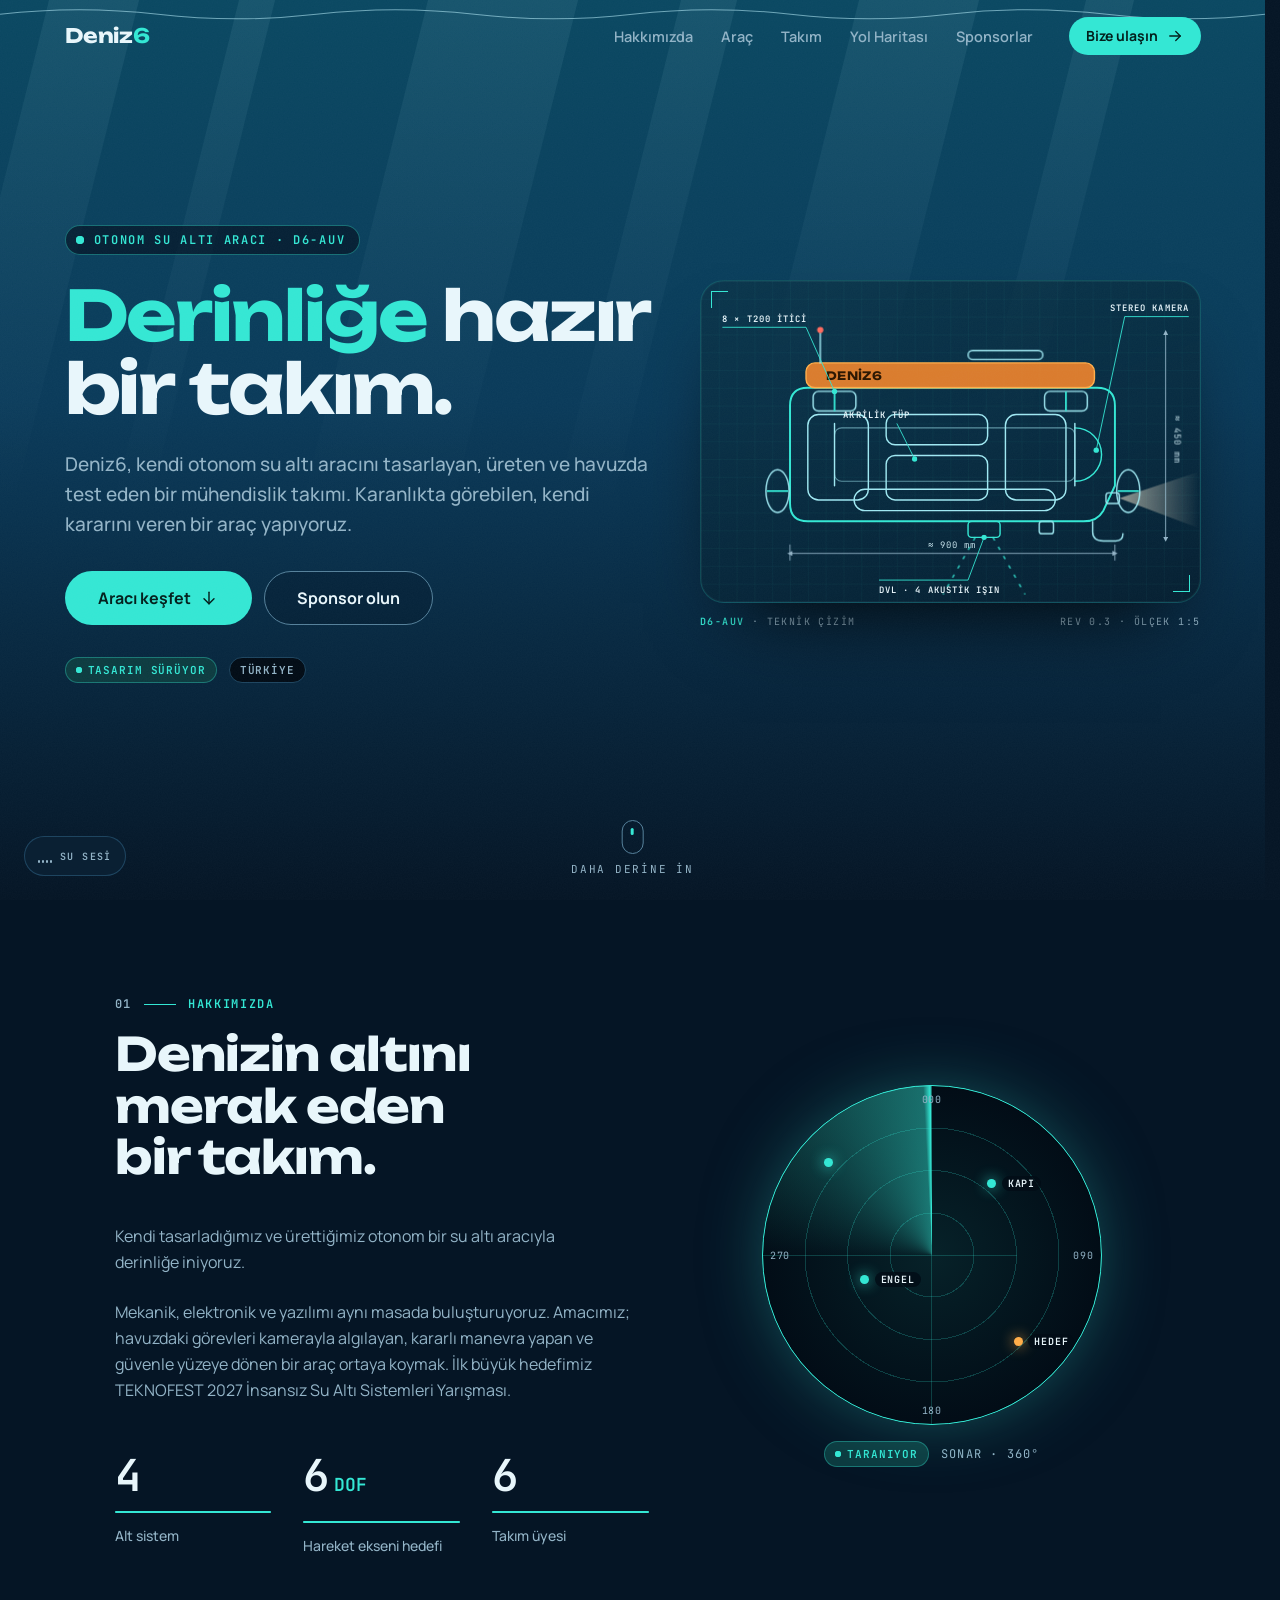
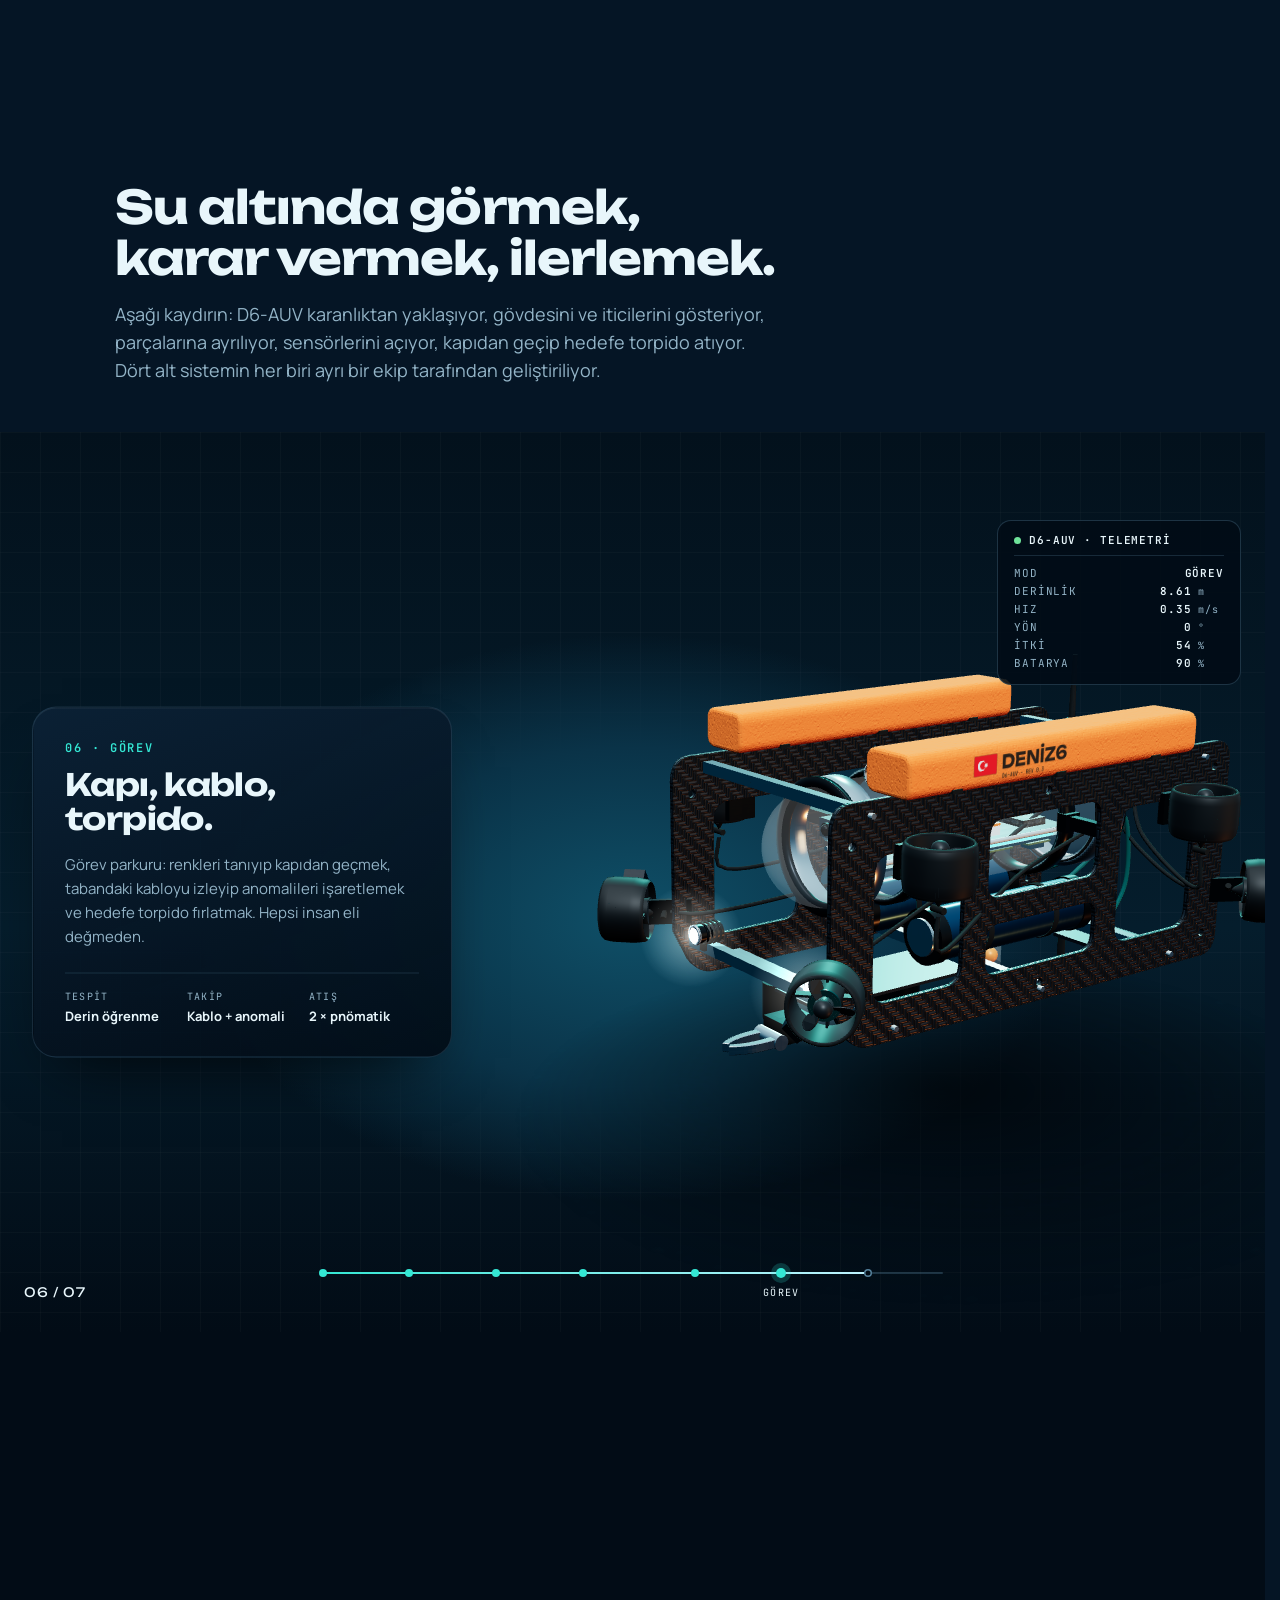
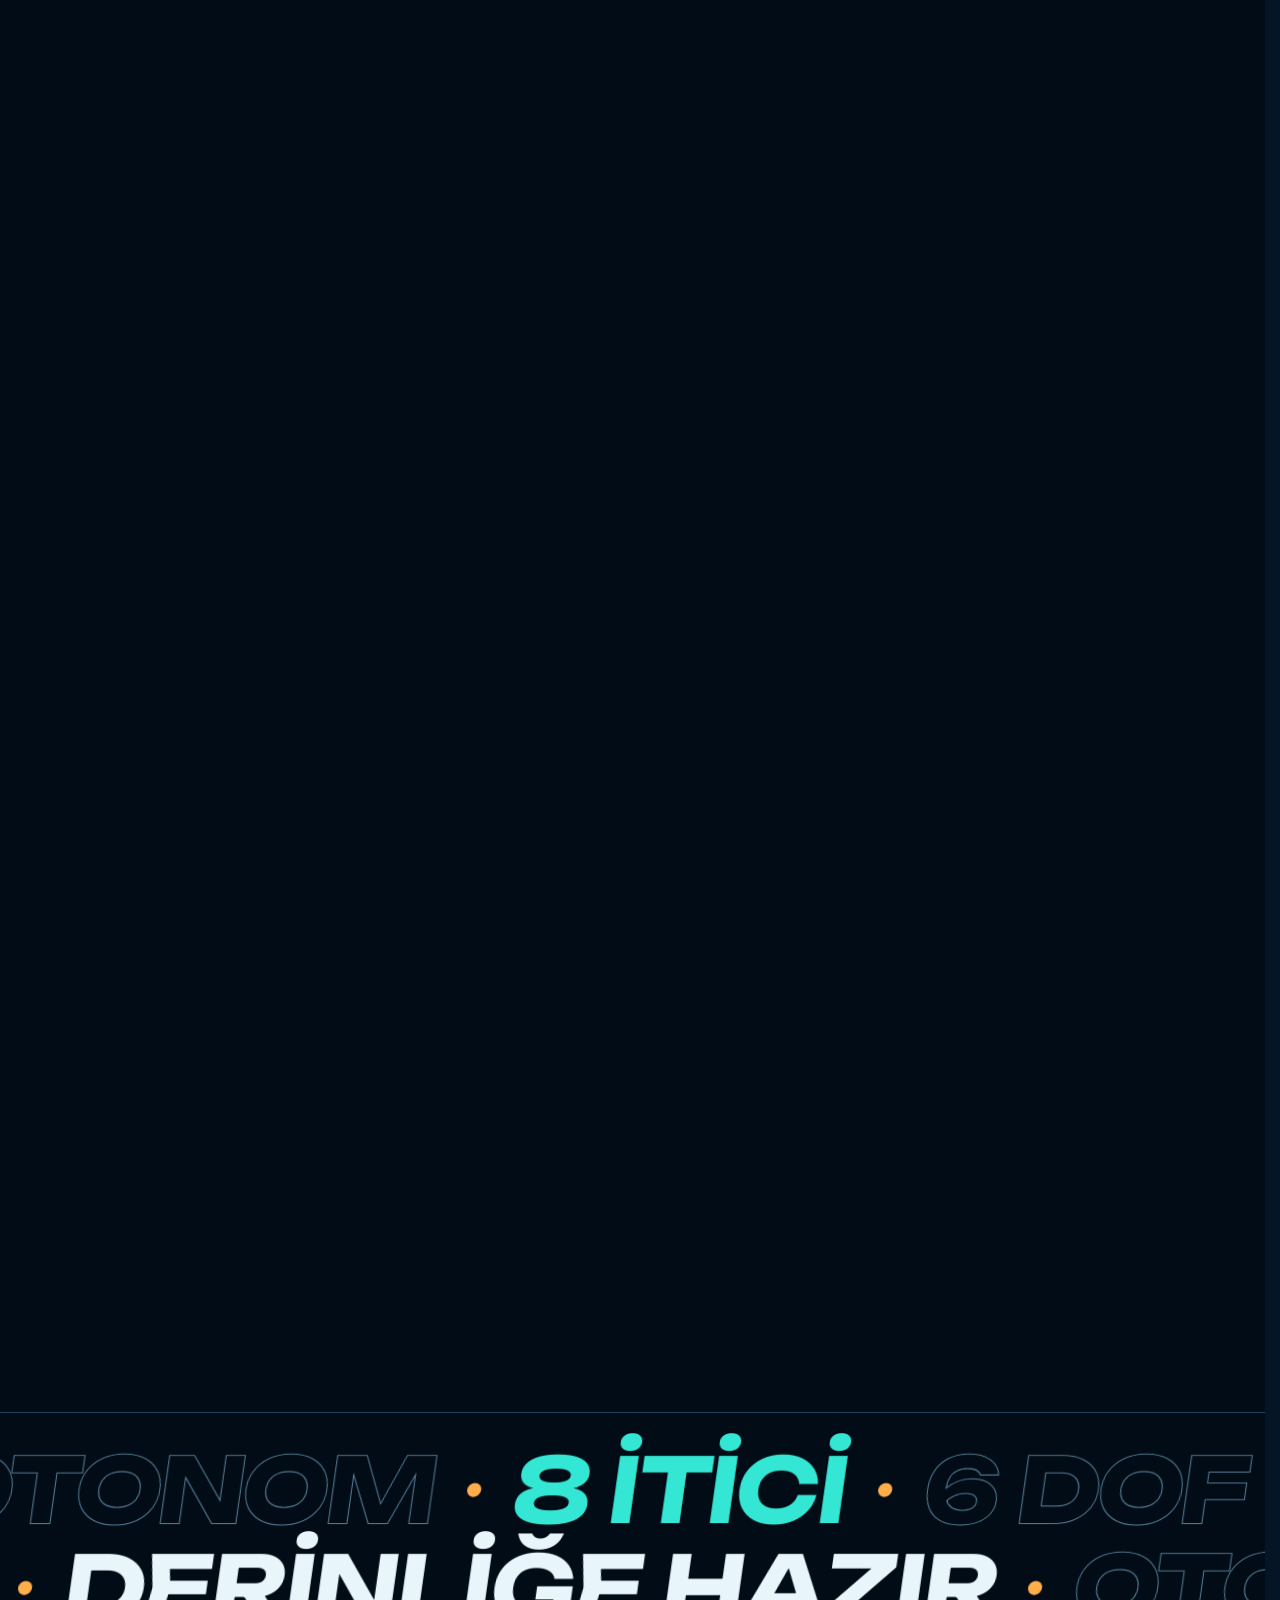
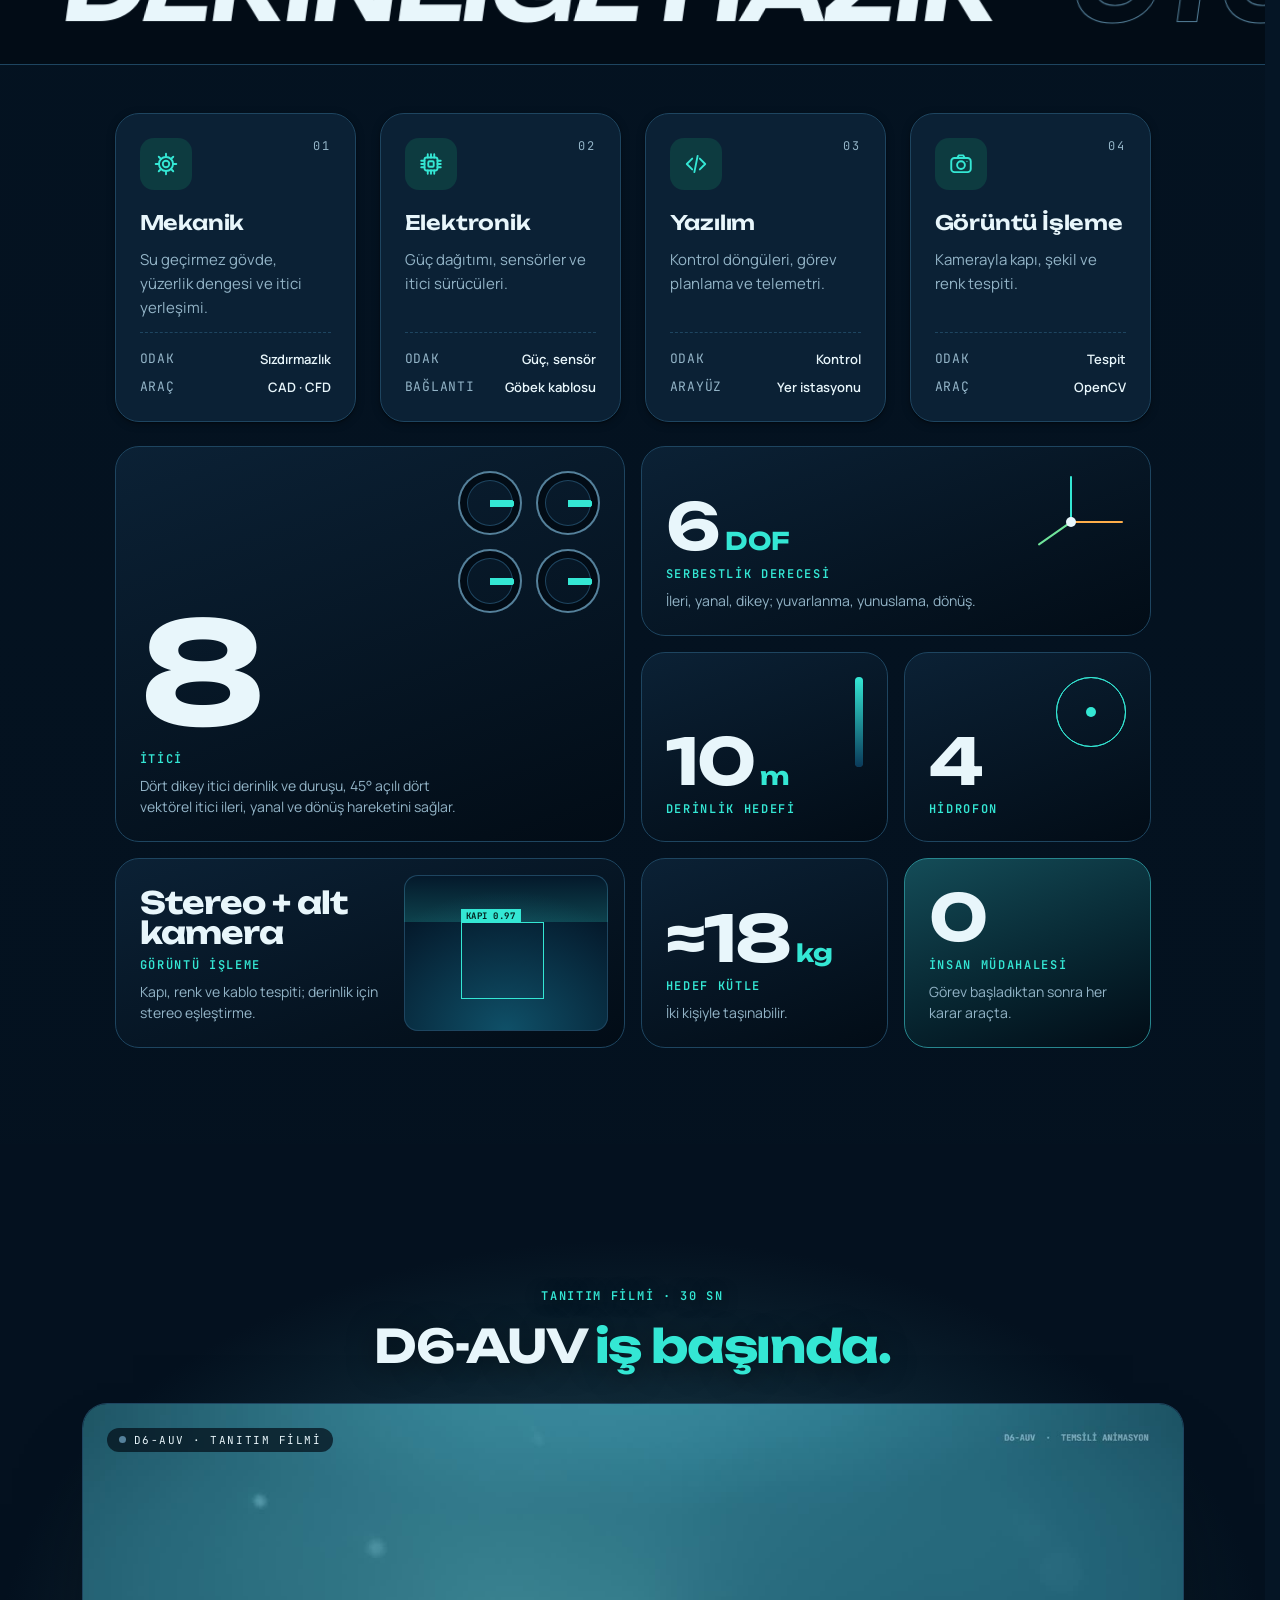
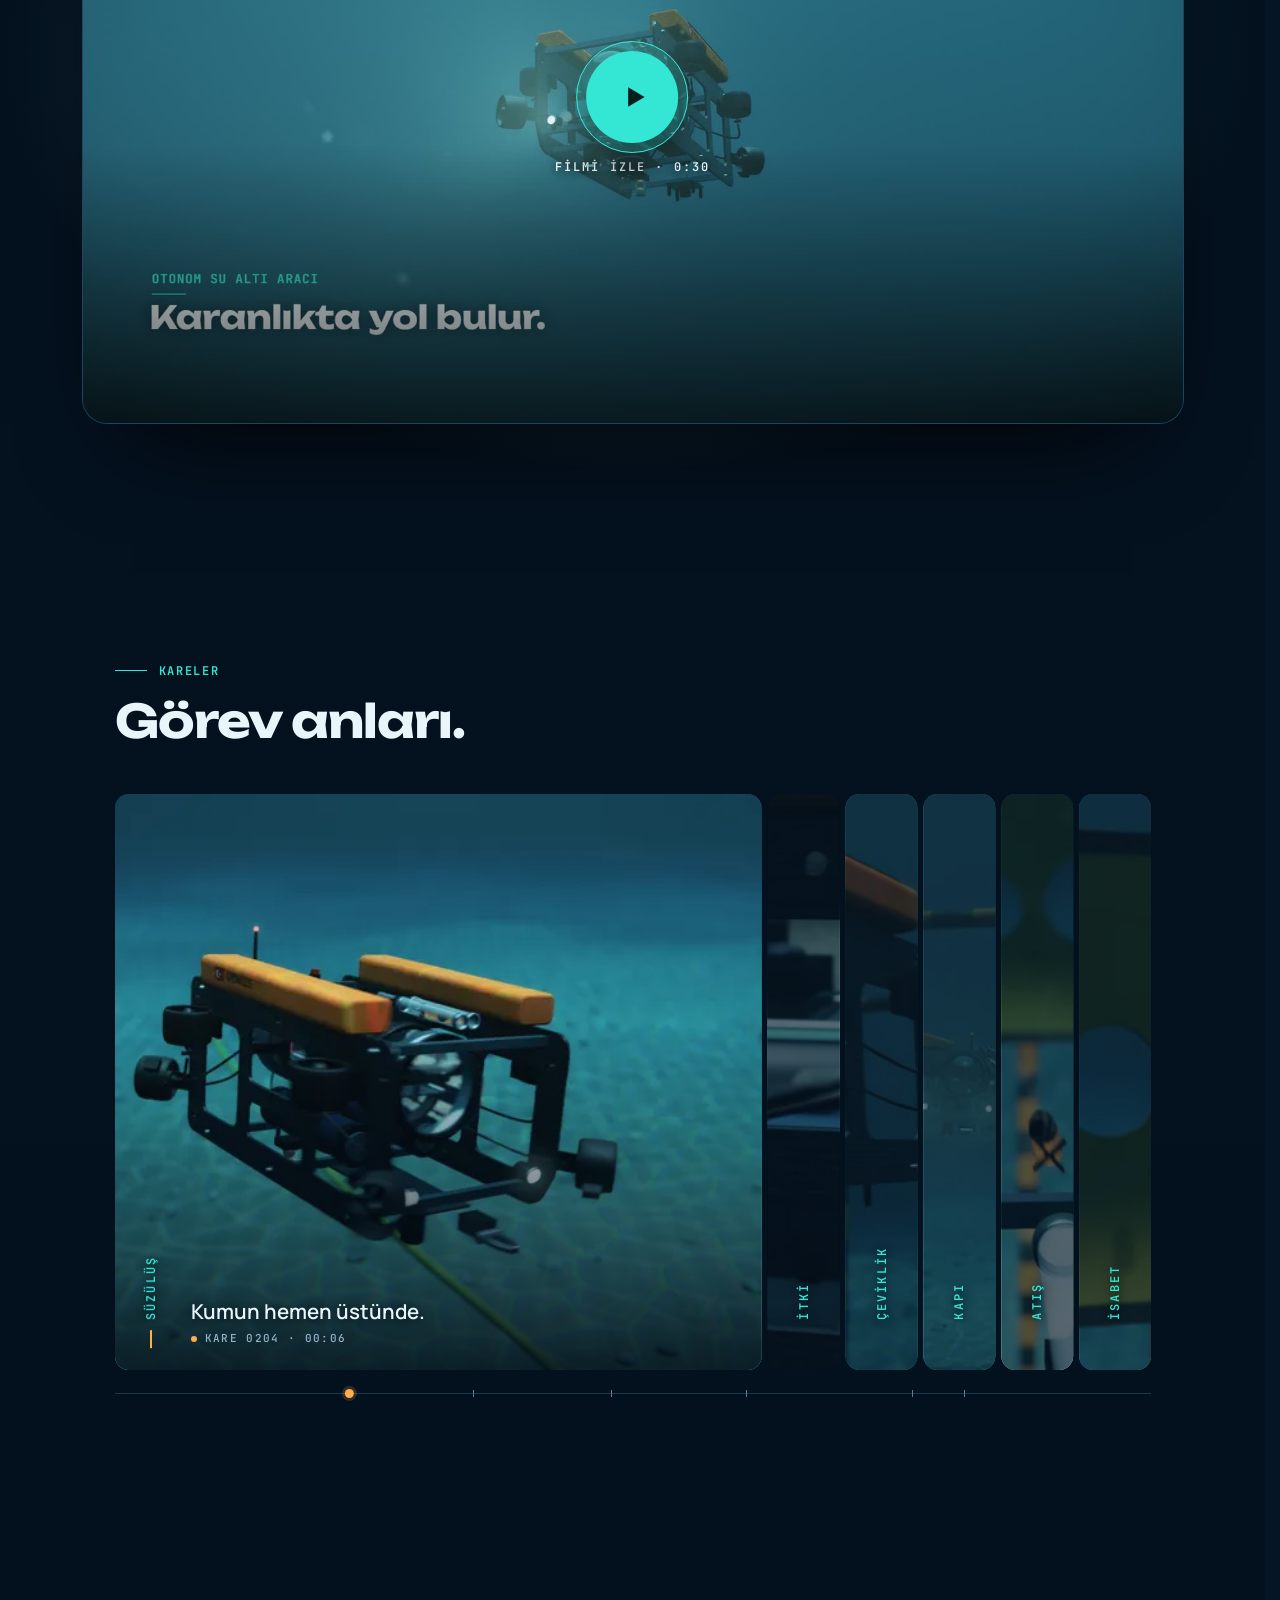
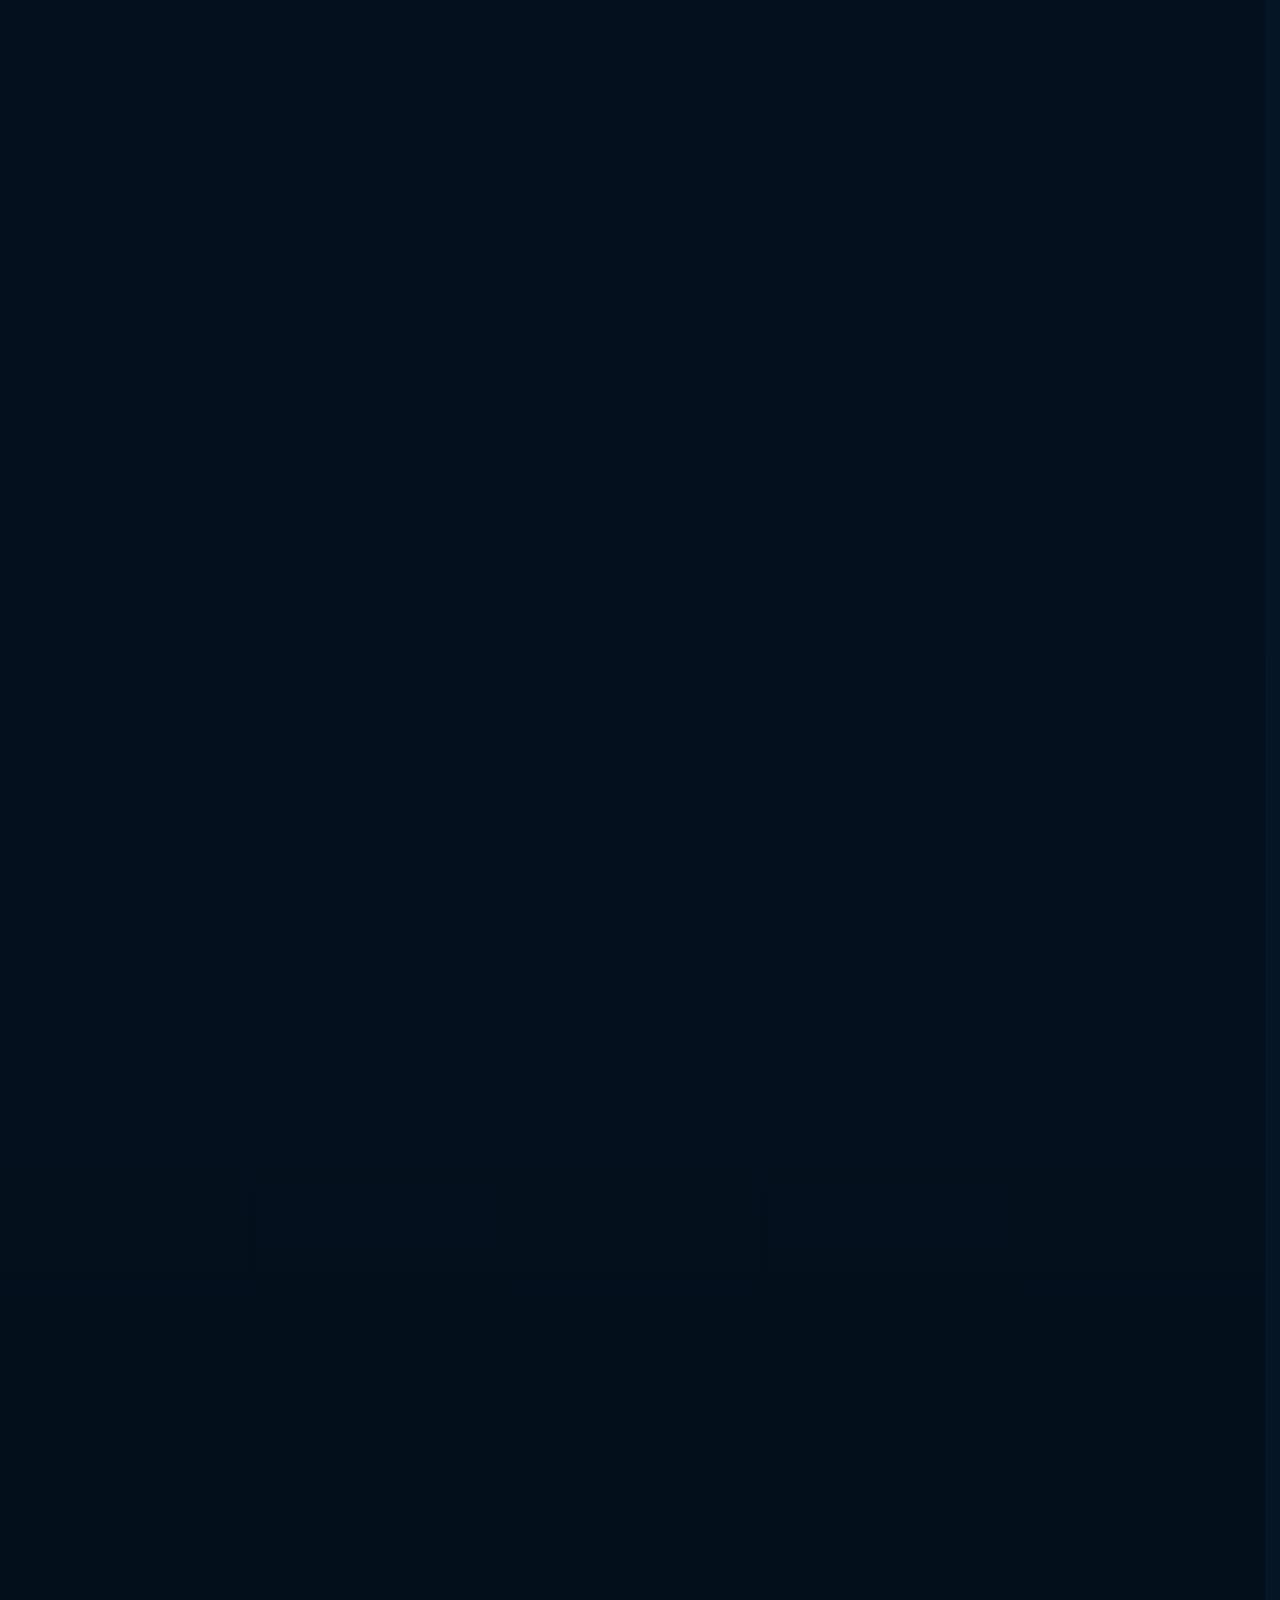
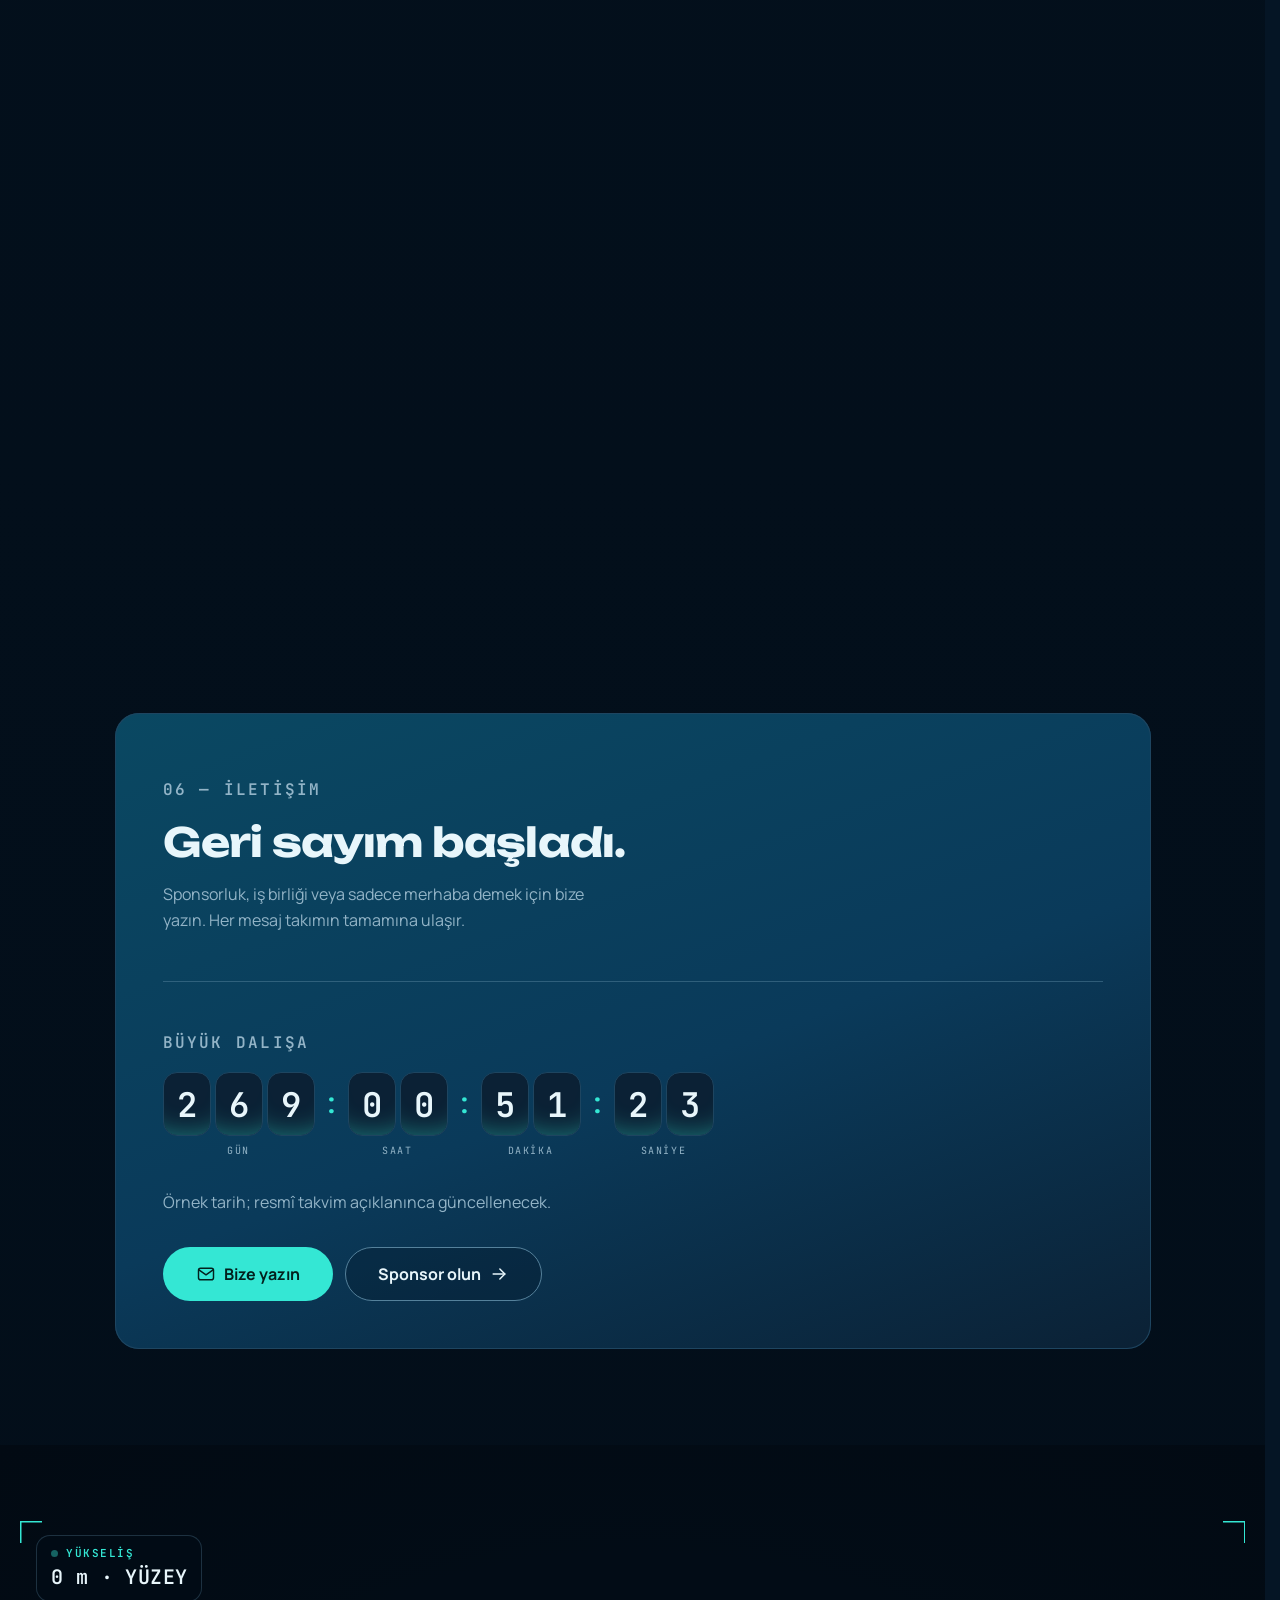
==== index.html @ 487fb1e8 "ilk yükleme" ====
<!doctype html>
<html lang="tr" data-theme="derin">
<head>
<meta charset="utf-8">
<meta name="viewport" content="width=device-width, initial-scale=1">
<title>Deniz6 — Otonom Su Altı Aracı Takımı</title>
<meta name="description" content="Deniz6, kendi otonom su altı aracı D6-AUV'yi tasarlayan, üreten ve havuzda test eden bir öğrenci mühendislik takımı.">
<meta name="theme-color" content="#051525">
<meta property="og:type" content="website">
<meta property="og:locale" content="tr_TR">
<meta property="og:title" content="Deniz6 — Derinliğe hazır bir takım.">
<meta property="og:description" content="Kendi otonom su altı aracını tasarlayan, üreten ve test eden mühendislik takımı.">
<link rel="icon" href="img/favicon.svg" type="image/svg+xml">
<link rel="preconnect" href="https://fonts.googleapis.com">
<link rel="preconnect" href="https://fonts.gstatic.com" crossorigin>
<link rel="stylesheet" href="css/tokens.css">
<link rel="stylesheet" href="css/bundle.css">
<link rel="stylesheet" href="css/site.css">
<link rel="stylesheet" href="css/auv.css">
<link rel="stylesheet" href="css/sections.css">
<link rel="stylesheet" href="css/cine/core.css">
<link rel="stylesheet" href="css/cine/window.css">
<link rel="stylesheet" href="css/cine/kareler.css">
<link rel="stylesheet" href="css/cine/ascent.css">
</head>
<body>
<div id="root"></div>
<noscript>
  <div class="noscript">
    <h1>Deniz6</h1>
    <p>Kendi otonom su altı aracını tasarlayan, üreten ve test eden mühendislik takımı. Sitenin hareketli içeriği için JavaScript'i açın.</p>
    <p><a href="mailto:iletisim@ornek.com">iletisim@ornek.com</a></p>
  </div>
</noscript>
<script src="js/lib/react.production.min.js"></script>
<script src="js/lib/react-dom.production.min.js"></script>
<script src="js/lib/three.min.js"></script>
<script src="js/bundle.js"></script>
<script src="js/auv/auv-model.js"></script>
<script src="js/auv/auv-scene.js"></script>
<script src="js/content.js"></script>
<script src="js/film-player.js"></script>
<script src="js/cine/core.js"></script>
<script src="js/cine/window.js"></script>
<script src="js/cine/kareler.js"></script>
<script src="js/cine/ascent.js"></script>
<script src="js/site.js"></script>
<script src="js/fx.js"></script>
</body>
</html>
---- css/tokens.css ----
/* Deniz6 tasarım token'ları — tokens.json'dan üretildi. */

:root, [data-theme="derin"] {
  color-scheme: dark;
  --surface: #051525;
  --surface-raised: #0b2135;
  --surface-sunken: #020c16;
  --line: #1e4560;
  --line-strong: #55819b;
  --ink: #e8f6fb;
  --ink-muted: #93b4c7;
  --biolume: #34e7d4;
  --biolume-soft: #0d3b40;
  --on-biolume: #03201d;
  --signal: #ffae4a;
  --signal-soft: #3a2509;
  --on-signal: #2a1600;
  --success: #6fe39a;
  --success-soft: #0d3320;
  --danger: #ff8a80;
  --danger-soft: #3d1414;
  --sea-shallow: #0a4862;
  --sea-mid: #0a3a5a;
  --caustic: #bdf3ff;
  --link: var(--biolume);
  --shadow-sm: 0 1px 2px #00000066, 0 2px 8px #0000004d;
  --shadow-lg: 0 24px 48px -16px #000000b3;
  --glow-biolume: 0 0 0 1px #34e7d466, 0 8px 32px -4px #34e7d466;
  --focus-ring: 0 0 0 2px #051525, 0 0 0 4px #34e7d4;
}

[data-theme="yuzey"] {
  color-scheme: light;
  --surface: #f3f8fa;
  --surface-raised: #ffffff;
  --surface-sunken: #e2edf2;
  --line: #c6dbe5;
  --line-strong: #647f8e;
  --ink: #072033;
  --ink-muted: #3f5867;
  --biolume: #006a60;
  --biolume-soft: #d3f3ee;
  --on-biolume: #ffffff;
  --signal: #a14700;
  --signal-soft: #ffe8cf;
  --on-signal: #ffffff;
  --success: #1d7540;
  --success-soft: #dcf3e4;
  --danger: #b3261e;
  --danger-soft: #fde3e1;
  --sea-shallow: #b4e1ee;
  --sea-mid: #dcf0f6;
  --caustic: #ffffff;
  --link: var(--biolume);
  --shadow-sm: 0 1px 2px #07203314, 0 2px 8px #0720331a;
  --shadow-lg: 0 24px 48px -16px #07203340;
  --glow-biolume: 0 0 0 1px #006a604d, 0 8px 24px -6px #006a6066;
  --focus-ring: 0 0 0 2px #f3f8fa, 0 0 0 4px #006a60;
}

:root {
  --space-1: 4px;
  --space-2: 8px;
  --space-3: 12px;
  --space-4: 16px;
  --space-6: 24px;
  --space-8: 32px;
  --space-12: 48px;
  --space-16: 64px;
  --space-24: 96px;
  --radius-sm: 8px;
  --radius-md: 14px;
  --radius-lg: 24px;
  --radius-full: 9999px;
  --blur-glass: 14px;
  --font-display: Unbounded, "Arial Black", system-ui, sans-serif;
  --font-body: Manrope, "Segoe UI", system-ui, sans-serif;
  --font-mono: "JetBrains Mono", ui-monospace, Consolas, monospace;
}
---- css/bundle.css ----
@import url('https://fonts.googleapis.com/css2?family=JetBrains+Mono:wght@400;500;600&family=Manrope:wght@400;500;600;700&family=Unbounded:wght@500;600;700&display=swap');

/* Deniz6 — component styles. Colors, type families, spacing, radii and shadows come from tokens.css. */
:root {
  --dz-ease: cubic-bezier(.22, .61, .36, 1);
  --dz-ease-out: cubic-bezier(.16, 1, .3, 1);
  --dz-ease-tide: cubic-bezier(.45, 0, .55, 1);
  --dz-fast: 160ms;
  --dz-base: 320ms;
  --dz-slow: 700ms;
}
body { margin: 0; background: var(--surface); color: var(--ink); font-family: var(--font-body); -webkit-font-smoothing: antialiased; }
.dz-pad { padding: var(--space-6); }
.dz-row { display: flex; flex-wrap: wrap; gap: var(--space-3); align-items: center; }
.dz-sr { position: absolute; width: 1px; height: 1px; overflow: hidden; clip: rect(0 0 0 0); white-space: nowrap; }
.dz-icon { flex: none; display: block; }

/* shared keyframes */
@keyframes dz-spin { to { transform: rotate(360deg); } }
@keyframes dz-flow { to { transform: translateX(-50%); } }
@keyframes dz-fade-up { from { opacity: 0; transform: translateY(16px); } to { opacity: 1; transform: none; } }
@keyframes dz-fade-in { from { opacity: 0; } to { opacity: 1; } }
@keyframes dz-pulse { from { transform: scale(1); opacity: .7; } to { transform: scale(3.2); opacity: 0; } }
@keyframes dz-ring-out { from { transform: scale(1); opacity: .8; } to { transform: scale(1.55); opacity: 0; } }
@keyframes dz-blink { 50% { opacity: .2; } }

/* ---------- Wordmark ---------- */
.dz-wordmark { display: inline-flex; align-items: baseline; font-family: var(--font-display); font-weight: 700; font-size: 20px; line-height: 1; letter-spacing: -.02em; color: var(--ink); text-decoration: none; border-radius: var(--radius-sm); }
.dz-wordmark:focus-visible { outline: none; box-shadow: var(--focus-ring); }
.dz-wordmark-lg { font-size: 28px; }
.dz-wordmark-xl { font-size: 48px; }
.dz-wm-num { position: relative; margin-left: .03em; color: var(--biolume); }
.dz-wm-ping { position: absolute; left: 50%; top: 50%; width: 1.7em; height: 1.7em; margin: -.85em 0 0 -.85em; border-radius: 50%; border: 1.5px solid var(--biolume); opacity: 0; pointer-events: none; animation: dz-wm-ping 3.2s var(--dz-ease-out) infinite; }
@keyframes dz-wm-ping { 0% { transform: scale(.25); opacity: .9; } 70% { opacity: 0; } 100% { transform: scale(1.15); opacity: 0; } }

/* ---------- Button ---------- */
.dz-btn { position: relative; isolation: isolate; overflow: hidden; display: inline-flex; align-items: center; justify-content: center; gap: var(--space-2); height: 44px; padding: 0 var(--space-6); border: 1px solid transparent; border-radius: var(--radius-full); font-family: var(--font-body); font-size: 15px; font-weight: 700; line-height: 20px; white-space: nowrap; text-decoration: none; cursor: pointer; -webkit-tap-highlight-color: transparent; transition: transform var(--dz-base) var(--dz-ease-out), box-shadow var(--dz-base) var(--dz-ease), background-color var(--dz-base) var(--dz-ease), border-color var(--dz-base) var(--dz-ease), color var(--dz-base) var(--dz-ease); }
.dz-btn-sm { height: 36px; padding: 0 var(--space-4); font-size: 14px; }
.dz-btn-lg { height: 52px; padding: 0 var(--space-8); font-size: 16px; }
.dz-btn:hover { transform: translateY(-2px); }
.dz-btn:active { transform: translateY(0) scale(.97); }
.dz-btn:focus-visible { outline: none; box-shadow: var(--focus-ring); }
.dz-btn-primary { background: var(--biolume); color: var(--on-biolume); }
.dz-btn-primary:hover { box-shadow: var(--glow-biolume); }
.dz-btn-signal { background: var(--signal); color: var(--on-signal); }
.dz-btn-signal:hover { box-shadow: 0 10px 28px -10px var(--signal); }
.dz-btn-secondary { background: color-mix(in srgb, var(--surface) 30%, transparent); color: var(--ink); border-color: var(--line-strong); }
.dz-btn-secondary:hover { border-color: var(--biolume); color: var(--biolume); }
.dz-btn-ghost { background: transparent; color: var(--ink-muted); padding: 0 var(--space-3); }
.dz-btn-ghost:hover { color: var(--ink); transform: none; }
.dz-btn-primary::before, .dz-btn-signal::before { content: ''; position: absolute; inset: 0; z-index: -1; background: linear-gradient(110deg, transparent 30%, color-mix(in srgb, var(--caustic) 45%, transparent) 50%, transparent 70%); transform: translateX(-120%); transition: transform 800ms var(--dz-ease-out); }
.dz-btn-primary:hover::before, .dz-btn-signal:hover::before { transform: translateX(120%); }
.dz-btn-icon, .dz-btn-icon-l { display: inline-flex; transition: transform var(--dz-base) var(--dz-ease-out); }
.dz-btn:hover .dz-btn-icon { transform: translateX(3px); }
.dz-btn:hover .dz-btn-icon[data-dir="down"] { transform: translateY(3px); }
.dz-ripple { position: absolute; z-index: -1; border-radius: 50%; background: currentColor; opacity: .22; transform: scale(0); pointer-events: none; animation: dz-ripple 650ms var(--dz-ease-out) forwards; }
@keyframes dz-ripple { to { transform: scale(1); opacity: 0; } }

/* ---------- Badge ---------- */
.dz-badge { display: inline-flex; align-items: center; gap: 6px; height: 24px; padding: 0 10px; border-radius: var(--radius-full); border: 1px solid var(--line); background: var(--surface-sunken); color: var(--ink-muted); font-family: var(--font-mono); font-size: 11px; font-weight: 600; letter-spacing: .08em; white-space: nowrap; vertical-align: middle; }
.dz-badge-biolume { background: var(--biolume-soft); color: var(--biolume); border-color: color-mix(in srgb, var(--biolume) 35%, transparent); }
.dz-badge-signal { background: var(--signal-soft); color: var(--signal); border-color: color-mix(in srgb, var(--signal) 35%, transparent); }
.dz-badge-success { background: var(--success-soft); color: var(--success); border-color: color-mix(in srgb, var(--success) 35%, transparent); }
.dz-badge-danger { background: var(--danger-soft); color: var(--danger); border-color: color-mix(in srgb, var(--danger) 35%, transparent); }
.dz-badge-dot { position: relative; width: 6px; height: 6px; border-radius: 50%; background: currentColor; }
.dz-badge-dot::after { content: ''; position: absolute; inset: 0; border-radius: 50%; background: currentColor; animation: dz-pulse 1.8s var(--dz-ease-out) infinite; }

/* ---------- NavBar ---------- */
.dz-nav { position: sticky; top: 0; z-index: 50; transition: background-color var(--dz-base) var(--dz-ease), box-shadow var(--dz-base) var(--dz-ease); }
.dz-nav.is-scrolled { background: color-mix(in srgb, var(--surface) 78%, transparent); -webkit-backdrop-filter: blur(var(--blur-glass)) saturate(140%); backdrop-filter: blur(var(--blur-glass)) saturate(140%); box-shadow: 0 1px 0 var(--line); }
.dz-nav-inner { box-sizing: border-box; max-width: 1200px; height: 72px; margin: 0 auto; padding: 0 var(--space-8); display: flex; align-items: center; gap: var(--space-6); transition: height var(--dz-base) var(--dz-ease); }
.dz-nav.is-scrolled .dz-nav-inner { height: 60px; }
.dz-nav-links { display: flex; gap: var(--space-1); margin: 0 0 0 auto; padding: 0; list-style: none; }
.dz-nav-link { position: relative; display: block; padding: var(--space-2) var(--space-3); border-radius: var(--radius-full); color: var(--ink-muted); font-size: 14.5px; font-weight: 600; text-decoration: none; transition: color var(--dz-fast) var(--dz-ease); }
.dz-nav-link::after { content: ''; position: absolute; left: var(--space-3); right: var(--space-3); bottom: 3px; height: 2px; border-radius: 2px; background: var(--biolume); transform: scaleX(0); transition: transform var(--dz-base) var(--dz-ease-out); }
.dz-nav-link:hover, .dz-nav-link.is-active { color: var(--ink); }
.dz-nav-link:hover::after { transform: scaleX(.45); }
.dz-nav-link.is-active::after { transform: scaleX(1); }
.dz-nav-link:focus-visible, .dz-nav-toggle:focus-visible { outline: none; box-shadow: var(--focus-ring); }
.dz-nav-end { display: flex; align-items: center; gap: var(--space-2); }
.dz-nav-toggle { display: none; width: 40px; height: 40px; align-items: center; justify-content: center; border: 1px solid var(--line-strong); border-radius: var(--radius-full); background: transparent; color: var(--ink); cursor: pointer; }
@keyframes dz-drop { from { opacity: 0; transform: translateY(-8px); } to { opacity: 1; transform: none; } }
@media (max-width: 860px) {
  .dz-nav-inner { padding: 0 var(--space-4); }
  .dz-nav-links { display: none; position: absolute; top: 100%; left: 0; right: 0; flex-direction: column; margin: 0; padding: var(--space-3) var(--space-4) var(--space-6); background: var(--surface-raised); box-shadow: 0 1px 0 var(--line), var(--shadow-lg); }
  .dz-nav.is-open { background: var(--surface-raised); }
  .dz-nav.is-open .dz-nav-links { display: flex; animation: dz-drop var(--dz-base) var(--dz-ease-out); }
  .dz-nav-link { padding: var(--space-3); font-size: 16px; }
  .dz-nav-link::after { left: var(--space-3); right: auto; width: 24px; }
  .dz-nav-end { margin-left: auto; }
  .dz-nav-toggle { display: inline-flex; }
  .dz-nav-cta { display: none; }
}

/* ---------- Hero ---------- */
.dz-hero { position: relative; isolation: isolate; overflow: hidden; box-sizing: border-box; min-height: min(100vh, 880px); display: flex; flex-direction: column; justify-content: center; padding: 120px 0 112px; }
.dz-hero-bg { position: absolute; inset: 0; z-index: -1; overflow: hidden; background: linear-gradient(180deg, var(--sea-shallow) 0%, var(--sea-mid) 45%, var(--surface) 100%); }
.dz-hero-surface { position: absolute; top: 0; left: 0; width: 200%; height: 26px; fill: none; stroke: var(--caustic); stroke-width: 1.5; opacity: .55; animation: dz-flow 16s linear infinite; }
.dz-ray { position: absolute; top: -12%; height: 88%; left: var(--x); width: var(--w); background: linear-gradient(180deg, color-mix(in srgb, var(--caustic) 22%, transparent), transparent 78%); filter: blur(8px); transform-origin: top center; transform: skewX(-14deg); opacity: .4; animation: dz-ray var(--d) var(--dz-ease-tide) infinite alternate; }
.dz-ray-0 { --x: 6%; --w: 90px; --d: 7s; }
.dz-ray-1 { --x: 21%; --w: 36px; --d: 9s; animation-delay: -3s; }
.dz-ray-2 { --x: 36%; --w: 150px; --d: 11s; animation-delay: -5s; }
.dz-ray-3 { --x: 56%; --w: 56px; --d: 8s; animation-delay: -2s; }
.dz-ray-4 { --x: 70%; --w: 120px; --d: 10s; animation-delay: -6s; }
.dz-ray-5 { --x: 88%; --w: 48px; --d: 7.5s; animation-delay: -1s; }
@keyframes dz-ray { from { opacity: .12; transform: skewX(-16deg) translateX(-24px); } to { opacity: .6; transform: skewX(-9deg) translateX(32px); } }
.dz-hero-inner { box-sizing: border-box; width: 100%; max-width: 1200px; margin: 0 auto; padding: 0 var(--space-8); display: grid; grid-template-columns: minmax(0, 1fr); gap: var(--space-12); align-items: center; }
.dz-hero-inner.has-aside { grid-template-columns: minmax(0, 1.08fr) minmax(0, .92fr); }
.dz-hero-eyebrow { display: inline-flex; align-items: center; gap: 10px; margin: 0 0 var(--space-6); padding: 6px 14px 6px 10px; border: 1px solid color-mix(in srgb, var(--biolume) 40%, transparent); border-radius: var(--radius-full); background: color-mix(in srgb, var(--surface) 40%, transparent); -webkit-backdrop-filter: blur(6px); backdrop-filter: blur(6px); color: var(--biolume); font-family: var(--font-mono); font-size: 12px; font-weight: 600; line-height: 16px; letter-spacing: .14em; animation: dz-fade-up var(--dz-slow) var(--dz-ease-out) both; }
.dz-hero-eyebrow-dot { position: relative; width: 8px; height: 8px; border-radius: 50%; background: var(--biolume); }
.dz-hero-eyebrow-dot::after { content: ''; position: absolute; inset: 0; border-radius: 50%; background: var(--biolume); animation: dz-pulse 2s var(--dz-ease-out) infinite; }
.dz-hero-title { margin: 0; font-family: var(--font-display); font-size: clamp(40px, 5.4vw, 72px); font-weight: 700; line-height: 1.05; letter-spacing: -.03em; color: var(--ink); text-wrap: balance; }
.dz-word { display: inline-block; overflow: hidden; vertical-align: top; padding: 0 .02em .1em; margin: 0 -.02em -.1em; }
.dz-word-in { display: inline-block; transform: translateY(110%); animation: dz-word-up 1s var(--dz-ease-out) forwards; }
.dz-word-in.is-hl { color: var(--biolume); }
@keyframes dz-word-up { to { transform: translateY(0); } }
.dz-hero-lead { max-width: 34em; margin: var(--space-6) 0 0; color: var(--ink-muted); font-size: 19px; font-weight: 500; line-height: 30px; animation: dz-fade-up var(--dz-slow) var(--dz-ease-out) both; }
.dz-hero-actions { display: flex; flex-wrap: wrap; gap: var(--space-3); margin-top: var(--space-8); animation: dz-fade-up var(--dz-slow) var(--dz-ease-out) both; }
.dz-hero-meta { display: flex; flex-wrap: wrap; gap: var(--space-3); margin-top: var(--space-8); animation: dz-fade-up var(--dz-slow) var(--dz-ease-out) both; }
.dz-hero-aside { position: relative; animation: dz-fade-in 1.4s var(--dz-ease-out) .4s both; }
.dz-hero-cue { position: absolute; left: 50%; bottom: var(--space-6); transform: translateX(-50%); display: flex; flex-direction: column; align-items: center; gap: var(--space-2); color: var(--ink-muted); font-family: var(--font-mono); font-size: 11px; letter-spacing: .16em; text-decoration: none; border-radius: var(--radius-sm); animation: dz-fade-in 1s var(--dz-ease-out) 1.6s both; }
.dz-hero-cue:focus-visible { outline: none; box-shadow: var(--focus-ring); }
.dz-hero-cue-mouse { position: relative; width: 22px; height: 34px; box-sizing: border-box; border: 1.5px solid var(--line-strong); border-radius: 12px; }
.dz-hero-cue-mouse i { position: absolute; left: 50%; top: 7px; width: 3px; height: 7px; margin-left: -1.5px; border-radius: 2px; background: var(--biolume); animation: dz-cue 1.8s var(--dz-ease) infinite; }
@keyframes dz-cue { 0% { transform: translateY(0); opacity: 1; } 70% { transform: translateY(10px); opacity: 0; } 100% { transform: translateY(0); opacity: 0; } }
@media (max-width: 900px) {
  .dz-hero { padding: 104px 0 104px; }
  .dz-hero-inner { padding: 0 var(--space-4); }
  .dz-hero-inner.has-aside { grid-template-columns: minmax(0, 1fr); gap: var(--space-6); }
  .dz-hero-aside { order: -1; max-width: 420px; }
}

/* ---------- Bubbles ---------- */
.dz-bubbles { position: absolute; inset: 0; overflow: hidden; pointer-events: none; container-type: size; }
.dz-bubble { position: absolute; bottom: -24px; animation-name: dz-rise; animation-timing-function: linear; animation-iteration-count: infinite; will-change: transform; }
.dz-bubble > i { display: block; width: 100%; height: 100%; box-sizing: border-box; border-radius: 50%; border: 1px solid color-mix(in srgb, var(--caustic) 65%, var(--biolume)); background: radial-gradient(circle at 30% 28%, var(--caustic) 0 16%, transparent 36%), color-mix(in srgb, var(--caustic) 10%, transparent); animation: dz-sway var(--dz-sway-dur, 3s) ease-in-out infinite alternate; }
@keyframes dz-rise { 0% { transform: translateY(0); opacity: 0; } 10% { opacity: var(--dz-o, .6); } 85% { opacity: var(--dz-o, .6); } 100% { transform: translateY(calc(-100cqh - 48px)); opacity: 0; } }
@keyframes dz-sway { from { transform: translateX(calc(-1 * var(--dz-sway, 10px))); } to { transform: translateX(var(--dz-sway, 10px)); } }

/* ---------- RovIllustration ---------- */
.dz-rov { display: block; width: 100%; height: auto; overflow: visible; }
.dz-f-signal { fill: var(--signal); } .dz-f-onsig { fill: var(--on-signal); } .dz-f-raised { fill: var(--surface-raised); } .dz-f-sunken { fill: var(--surface-sunken); }
.dz-f-line { fill: var(--line-strong); } .dz-f-bio { fill: var(--biolume); } .dz-f-mid { fill: var(--sea-mid); } .dz-f-muted { fill: var(--ink-muted); }
.dz-f-success { fill: var(--success); } .dz-f-caustic { fill: var(--caustic); }
.dz-s-line { stroke: var(--line-strong); } .dz-s-bio { stroke: var(--biolume); }
.dz-stop-caustic { stop-color: var(--caustic); }
.dz-rov-bob { transform-box: view-box; transform-origin: 260px 200px; animation: dz-bob 6s var(--dz-ease-tide) infinite; }
@keyframes dz-bob { 0%, 100% { transform: translateY(0) rotate(0deg); } 50% { transform: translateY(-12px) rotate(-1.4deg); } }
.dz-rov-prop { animation: dz-spin .5s linear infinite; }
.dz-rov-beam { animation: dz-beam 3.2s ease-in-out infinite alternate; }
@keyframes dz-beam { from { opacity: .35; } to { opacity: .85; } }
.dz-rov-lens { animation: dz-lens 2.4s ease-in-out infinite alternate; }
@keyframes dz-lens { from { opacity: .55; } to { opacity: 1; } }
.dz-rov-led { animation: dz-blink 1.6s steps(1) infinite; }
.dz-rov-data { stroke-dasharray: 3 12; animation: dz-dash 1.1s linear infinite; }
@keyframes dz-dash { to { stroke-dashoffset: -30; } }
.dz-rov-name { font-family: var(--font-display); font-size: 17px; font-weight: 700; letter-spacing: .04em; fill: var(--on-signal); }
.dz-rov-label { font-family: var(--font-mono); font-size: 11px; font-weight: 600; letter-spacing: .12em; fill: var(--ink-muted); }
.dz-rov-leader { fill: none; stroke: var(--ink-muted); stroke-width: 1; stroke-dasharray: 1; stroke-dashoffset: 1; animation: dz-draw 900ms var(--dz-ease-out) forwards; animation-delay: inherit; }
.dz-rov-callout { opacity: 0; animation: dz-fade-in 600ms var(--dz-ease-out) forwards; }
@keyframes dz-draw { to { stroke-dashoffset: 0; } }

/* ---------- Reveal ---------- */
.dz-reveal { opacity: 0; transform: translateY(24px); transition: opacity var(--dz-slow) var(--dz-ease-out), transform var(--dz-slow) var(--dz-ease-out), filter var(--dz-slow) var(--dz-ease-out); }
.dz-reveal-fade { transform: none; }
.dz-reveal-scale { transform: scale(.94); }
.dz-reveal-left { transform: translateX(-28px); }
.dz-reveal-right { transform: translateX(28px); }
.dz-reveal-blur { transform: translateY(12px); filter: blur(10px); }
.dz-reveal.is-in { opacity: 1; transform: none; filter: none; }

/* ---------- SectionHeader ---------- */
.dz-sh { display: flex; flex-direction: column; gap: var(--space-4); max-width: 780px; }
.dz-sh-center { align-items: center; margin: 0 auto; text-align: center; }
.dz-sh-eyebrow { display: flex; align-items: center; gap: var(--space-3); color: var(--biolume); font-family: var(--font-mono); font-size: 12px; font-weight: 600; line-height: 16px; letter-spacing: .14em; }
.dz-sh-index { color: var(--ink-muted); }
.dz-sh-line { width: 32px; height: 1px; background: var(--biolume); transform: scaleX(0); transform-origin: left; transition: transform 900ms var(--dz-ease-out) 250ms; }
.dz-sh-eyebrow.is-in .dz-sh-line { transform: scaleX(1); }
.dz-sh-title { margin: 0; color: var(--ink); font-family: var(--font-display); font-size: clamp(30px, 3.6vw, 48px); font-weight: 700; line-height: 1.12; letter-spacing: -.02em; text-wrap: balance; }
.dz-sh-lead { max-width: 60ch; margin: 0; color: var(--ink-muted); font-size: 18px; line-height: 28px; }

/* ---------- SonarRadar ---------- */
.dz-sonar-wrap { margin: 0; display: flex; flex-direction: column; align-items: center; gap: var(--space-4); }
.dz-sonar { position: relative; flex: none; overflow: hidden; border-radius: 50%; background: radial-gradient(circle, color-mix(in srgb, var(--biolume) 10%, var(--surface-sunken)) 0%, var(--surface-sunken) 72%); box-shadow: inset 0 0 0 1px color-mix(in srgb, var(--biolume) 40%, transparent), 0 0 80px -24px color-mix(in srgb, var(--biolume) 55%, transparent); }
.dz-sonar-grid { position: absolute; inset: 0; border-radius: 50%; background: repeating-radial-gradient(circle at 50% 50%, transparent 0 calc(var(--dz-step) - 1px), color-mix(in srgb, var(--biolume) 22%, transparent) calc(var(--dz-step) - 1px) var(--dz-step)), linear-gradient(90deg, transparent calc(50% - .5px), color-mix(in srgb, var(--biolume) 22%, transparent) calc(50% - .5px) calc(50% + .5px), transparent calc(50% + .5px)), linear-gradient(0deg, transparent calc(50% - .5px), color-mix(in srgb, var(--biolume) 22%, transparent) calc(50% - .5px) calc(50% + .5px), transparent calc(50% + .5px)); }
.dz-sonar-sweep { position: absolute; inset: 0; border-radius: 50%; background: conic-gradient(from 0deg, transparent 0deg 270deg, color-mix(in srgb, var(--biolume) 45%, transparent) 357deg, var(--biolume) 359.4deg, transparent 360deg); animation: dz-spin var(--dz-sonar-period) linear infinite; }
.dz-sonar-ping { position: absolute; inset: 0; border-radius: 50%; border: 1px solid var(--biolume); animation: dz-sonar-ping var(--dz-sonar-period) var(--dz-ease-out) infinite; }
@keyframes dz-sonar-ping { from { transform: scale(0); opacity: .8; } to { transform: scale(1); opacity: 0; } }
.dz-sonar-bearing { position: absolute; color: var(--ink-muted); font-family: var(--font-mono); font-size: 10px; letter-spacing: .08em; }
.dz-sonar-b0 { top: 8px; left: 50%; transform: translateX(-50%); }
.dz-sonar-b1 { right: 8px; top: 50%; transform: translateY(-50%); }
.dz-sonar-b2 { bottom: 8px; left: 50%; transform: translateX(-50%); }
.dz-sonar-b3 { left: 8px; top: 50%; transform: translateY(-50%); }
.dz-sonar-blip { position: absolute; width: 0; height: 0; }
.dz-sonar-blip i { position: absolute; width: 9px; height: 9px; margin: -4.5px 0 0 -4.5px; border-radius: 50%; background: var(--biolume); box-shadow: 0 0 14px var(--biolume); animation: dz-blip var(--dz-sonar-period) linear infinite; }
.dz-sonar-blip.is-signal i { background: var(--signal); box-shadow: 0 0 14px var(--signal); }
.dz-sonar-blip span { position: absolute; left: 10px; top: -8px; padding: 1px 6px; border-radius: var(--radius-full); background: color-mix(in srgb, var(--surface-sunken) 80%, transparent); color: var(--ink); font-family: var(--font-mono); font-size: 10px; font-weight: 600; letter-spacing: .08em; white-space: nowrap; }
@keyframes dz-blip { 0% { opacity: 1; transform: scale(1.5); } 10% { transform: scale(1); } 70% { opacity: .25; } 100% { opacity: .2; } }
.dz-sonar-caption { display: flex; align-items: center; gap: var(--space-3); color: var(--ink-muted); font-family: var(--font-mono); font-size: 12px; letter-spacing: .1em; }

/* ---------- DepthGauge ---------- */
.dz-depth { display: inline-flex; flex-direction: column; align-items: center; gap: var(--space-3); width: 84px; color: var(--ink-muted); font-family: var(--font-mono); }
.dz-depth.is-fixed { position: fixed; right: var(--space-6); top: 50%; z-index: 40; transform: translateY(-50%); }
.dz-depth-head, .dz-depth-foot { font-size: 10px; letter-spacing: .14em; line-height: 14px; text-align: center; }
.dz-depth-head b, .dz-depth-foot b { display: block; margin-top: 2px; color: var(--ink); font-size: 15px; font-weight: 600; letter-spacing: 0; font-variant-numeric: tabular-nums; white-space: nowrap; }
.dz-depth-track { position: relative; width: 6px; margin-left: 28px; border-radius: var(--radius-full); background: var(--surface-sunken); box-shadow: inset 0 0 0 1px var(--line); }
.dz-depth-fill { position: absolute; left: 0; right: 0; top: 0; border-radius: inherit; background: linear-gradient(180deg, var(--sea-shallow), var(--biolume)); }
.dz-depth-tick { position: absolute; right: 12px; width: 6px; height: 1px; background: var(--line-strong); }
.dz-depth-tick em { position: absolute; right: 10px; top: -7px; font-size: 10px; font-style: normal; line-height: 14px; white-space: nowrap; }
.dz-depth-marker { position: absolute; left: 50%; width: 16px; height: 16px; margin: -8px 0 0 -8px; box-sizing: border-box; border: 2px solid var(--biolume); border-radius: 50%; background: var(--surface); box-shadow: var(--glow-biolume); }
.dz-depth-marker::after { content: ''; position: absolute; inset: -2px; border-radius: 50%; border: 2px solid var(--biolume); animation: dz-ring-out 2s var(--dz-ease-out) infinite; }

/* ---------- StatCounter ---------- */
.dz-stat { min-width: 0; }
.dz-stat-value { display: flex; align-items: baseline; gap: 6px; color: var(--ink); font-family: var(--font-mono); font-size: 44px; font-weight: 600; line-height: 48px; letter-spacing: -.02em; font-variant-numeric: tabular-nums; }
.dz-stat-unit { color: var(--biolume); font-size: 18px; letter-spacing: 0; }
.dz-stat-bar { position: relative; display: block; height: 2px; margin: var(--space-3) 0; overflow: hidden; border-radius: 2px; background: var(--line); }
.dz-stat-bar::after { content: ''; position: absolute; inset: 0; background: var(--biolume); transform: scaleX(0); transform-origin: left; transition: transform 1.6s var(--dz-ease-out); }
.dz-stat.is-in .dz-stat-bar::after { transform: scaleX(1); }
.dz-stat-label { color: var(--ink-muted); font-size: 14px; font-weight: 500; line-height: 22px; }

/* ---------- SubsystemCard ---------- */
.dz-sub { position: relative; isolation: isolate; overflow: hidden; display: flex; flex-direction: column; gap: var(--space-3); padding: var(--space-6); border: 1px solid var(--line); border-radius: var(--radius-lg); background: var(--surface-raised); box-shadow: var(--shadow-sm); transition: transform var(--dz-base) var(--dz-ease-out), border-color var(--dz-base) var(--dz-ease), box-shadow var(--dz-base) var(--dz-ease); }
.dz-sub::before { content: ''; position: absolute; inset: 0; z-index: -1; background: radial-gradient(300px circle at var(--mx, 50%) var(--my, 0%), color-mix(in srgb, var(--biolume) 16%, transparent), transparent 70%); opacity: 0; transition: opacity var(--dz-base) var(--dz-ease); }
.dz-sub:hover { transform: translateY(-6px); border-color: color-mix(in srgb, var(--biolume) 50%, var(--line)); box-shadow: var(--shadow-lg); }
.dz-sub:hover::before { opacity: 1; }
.dz-sub-top { display: flex; align-items: flex-start; justify-content: space-between; margin-bottom: var(--space-2); }
.dz-sub-icon { position: relative; display: grid; place-items: center; width: 52px; height: 52px; border-radius: var(--radius-md); background: var(--biolume-soft); color: var(--biolume); }
.dz-sub-icon .dz-icon { transition: transform var(--dz-slow) var(--dz-ease-out); }
.dz-sub:hover .dz-sub-icon .dz-icon { transform: rotate(-12deg) scale(1.08); }
.dz-sub-ring { position: absolute; inset: 0; border: 1.5px solid var(--biolume); border-radius: inherit; opacity: 0; }
.dz-sub:hover .dz-sub-ring { animation: dz-ring-out 1.3s var(--dz-ease-out) infinite; }
.dz-sub-index { color: var(--ink-muted); font-family: var(--font-mono); font-size: 12px; letter-spacing: .14em; }
.dz-sub-title { margin: 0; color: var(--ink); font-family: var(--font-display); font-size: 20px; font-weight: 600; line-height: 26px; letter-spacing: -.01em; }
.dz-sub-desc { margin: 0; color: var(--ink-muted); font-size: 15px; line-height: 24px; }
.dz-sub-specs { display: grid; gap: var(--space-2); margin: auto 0 0; padding-top: var(--space-4); border-top: 1px dashed var(--line); }
.dz-sub-specs div { display: flex; justify-content: space-between; gap: var(--space-3); font-size: 13px; line-height: 20px; }
.dz-sub-specs dt { color: var(--ink-muted); font-family: var(--font-mono); letter-spacing: .06em; }
.dz-sub-specs dd { margin: 0; color: var(--ink); font-weight: 600; text-align: right; }

/* ---------- TeamCard ---------- */
.dz-team { display: flex; flex-direction: column; align-items: center; gap: var(--space-2); padding: var(--space-8) var(--space-6) var(--space-6); border: 1px solid var(--line); border-radius: var(--radius-lg); background: var(--surface-raised); text-align: center; transition: transform var(--dz-base) var(--dz-ease-out), border-color var(--dz-base) var(--dz-ease), box-shadow var(--dz-base) var(--dz-ease); }
.dz-team:hover { transform: translateY(-6px); border-color: color-mix(in srgb, var(--biolume) 45%, var(--line)); box-shadow: var(--shadow-lg); }
.dz-team-avatar { position: relative; width: 96px; height: 96px; margin-bottom: var(--space-3); }
.dz-team-ring { position: absolute; inset: -7px; border-radius: 50%; background: conic-gradient(from 0deg, var(--biolume), transparent 30%, transparent 52%, var(--signal) 72%, transparent 94%); -webkit-mask: radial-gradient(farthest-side, transparent calc(100% - 2px), #000 calc(100% - 2px)); mask: radial-gradient(farthest-side, transparent calc(100% - 2px), #000 calc(100% - 2px)); opacity: .55; animation: dz-spin 7s linear infinite; transition: opacity var(--dz-base) var(--dz-ease); }
.dz-team:hover .dz-team-ring { opacity: 1; }
.dz-team-face { position: absolute; inset: 0; display: grid; place-items: center; overflow: hidden; border-radius: 50%; background: linear-gradient(160deg, var(--sea-shallow), var(--surface-sunken)); color: var(--ink); font-family: var(--font-display); font-size: 26px; font-weight: 700; letter-spacing: -.02em; transition: transform var(--dz-slow) var(--dz-ease-out); }
.dz-team:hover .dz-team-face { transform: scale(1.04); }
.dz-team-face img { width: 100%; height: 100%; object-fit: cover; }
.dz-team-name { margin: 0; color: var(--ink); font-size: 18px; font-weight: 700; line-height: 26px; }
.dz-team-role { margin: 0 0 var(--space-2); color: var(--ink-muted); font-size: 14px; font-weight: 500; line-height: 22px; }
.dz-team-links { display: flex; gap: var(--space-2); margin-top: var(--space-3); }
.dz-team-link { display: grid; place-items: center; width: 36px; height: 36px; border: 1px solid var(--line-strong); border-radius: 50%; color: var(--ink-muted); transition: color var(--dz-fast), border-color var(--dz-fast), transform var(--dz-base) var(--dz-ease-out); }
.dz-team-link:hover { color: var(--biolume); border-color: var(--biolume); transform: translateY(-2px); }
.dz-team-link:focus-visible { outline: none; box-shadow: var(--focus-ring); }

/* ---------- Timeline ---------- */
.dz-tl { --dz-tl-when: 120px; position: relative; display: grid; gap: var(--space-8); margin: 0; padding: 0; list-style: none; container-type: inline-size; }
.dz-tl-rail { position: absolute; top: 12px; bottom: 12px; left: calc(var(--dz-tl-when) + var(--space-6) + 11px); width: 2px; border-radius: 2px; background: var(--line); }
.dz-tl-fill { position: absolute; top: 0; left: 0; right: 0; height: var(--dz-tl-fill, 0px); border-radius: inherit; background: linear-gradient(180deg, color-mix(in srgb, var(--biolume) 50%, transparent), var(--biolume)); box-shadow: 0 0 12px color-mix(in srgb, var(--biolume) 60%, transparent); transform: scaleY(0); transform-origin: top; transition: transform 1.8s var(--dz-ease-out) .3s; }
.dz-tl.is-in .dz-tl-fill { transform: scaleY(1); }
.dz-tl-item { display: grid; grid-template-columns: var(--dz-tl-when) 24px minmax(0, 1fr); column-gap: var(--space-6); align-items: start; opacity: 0; transform: translateY(16px); transition: opacity var(--dz-slow) var(--dz-ease-out), transform var(--dz-slow) var(--dz-ease-out); }
.dz-tl.is-in .dz-tl-item { opacity: 1; transform: none; }
.dz-tl-when { grid-column: 1; grid-row: 1; }
.dz-tl-node { grid-column: 2; grid-row: 1; }
.dz-tl-body { grid-column: 3; grid-row: 1; min-width: 0; }
.dz-tl-when { padding-top: 4px; color: var(--ink-muted); font-family: var(--font-mono); font-size: 12px; line-height: 16px; letter-spacing: .12em; text-align: right; }
.dz-tl-node { position: relative; z-index: 1; display: grid; place-items: center; width: 24px; height: 24px; box-sizing: border-box; border: 2px solid var(--line-strong); border-radius: 50%; background: var(--surface); color: var(--on-biolume); }
.dz-tl-item.is-done .dz-tl-node { border-color: var(--biolume); background: var(--biolume); }
.dz-tl-item.is-active .dz-tl-node { border-color: var(--biolume); }
.dz-tl-item.is-active .dz-tl-node::before { content: ''; width: 8px; height: 8px; border-radius: 50%; background: var(--biolume); }
.dz-tl-item.is-active .dz-tl-node::after { content: ''; position: absolute; inset: -2px; border: 2px solid var(--biolume); border-radius: 50%; animation: dz-ring-out 1.8s var(--dz-ease-out) infinite; }
.dz-tl-body h3 { display: flex; flex-wrap: wrap; align-items: center; gap: var(--space-3); margin: 0; color: var(--ink); font-family: var(--font-display); font-size: 20px; font-weight: 600; line-height: 26px; letter-spacing: -.01em; }
.dz-tl-body p { max-width: 54ch; margin: var(--space-2) 0 0; color: var(--ink-muted); font-size: 15px; line-height: 24px; }
@container (max-width: 520px) {
  .dz-tl-rail { left: 11px; }
  .dz-tl-item { grid-template-columns: 24px minmax(0, 1fr); column-gap: var(--space-4); }
  .dz-tl-node { grid-column: 1; grid-row: 1 / span 2; }
  .dz-tl-when { grid-column: 2; grid-row: 1; padding: 0 0 var(--space-1); text-align: left; }
  .dz-tl-body { grid-column: 2; grid-row: 2; }
}

/* ---------- Countdown ---------- */
.dz-cd { display: inline-flex; flex-direction: column; gap: var(--space-4); }
.dz-cd-label { margin: 0; color: var(--biolume); font-family: var(--font-mono); font-size: 12px; font-weight: 600; letter-spacing: .14em; }
.dz-cd-row { display: flex; align-items: flex-start; gap: var(--space-2); }
.dz-cd-unit { display: flex; flex-direction: column; align-items: center; gap: var(--space-2); }
.dz-cd-digits { display: flex; gap: 4px; }
.dz-cd-digit { display: grid; place-items: center; width: 46px; height: 62px; overflow: hidden; border: 1px solid var(--line); border-radius: var(--radius-md); background: var(--surface-raised); box-shadow: inset 0 -26px 26px -26px color-mix(in srgb, var(--biolume) 45%, transparent); color: var(--ink); font-family: var(--font-mono); font-size: 34px; font-weight: 600; font-variant-numeric: tabular-nums; animation: dz-digit 520ms var(--dz-ease-out); }
@keyframes dz-digit { from { opacity: 0; transform: translateY(-35%); filter: blur(4px); } to { opacity: 1; transform: none; filter: none; } }
.dz-cd-name { color: var(--ink-muted); font-family: var(--font-mono); font-size: 10px; letter-spacing: .16em; }
.dz-cd-sep { color: var(--biolume); font-family: var(--font-mono); font-size: 28px; line-height: 62px; animation: dz-blink 1s steps(1) infinite; }
.dz-cd-note { margin: 0; color: var(--ink-muted); font-size: 13px; line-height: 20px; }
@media (max-width: 560px) {
  .dz-cd-row { display: grid; grid-template-columns: repeat(2, max-content); gap: var(--space-3) var(--space-6); }
  .dz-cd-sep { display: none; }
  .dz-cd-unit { align-items: flex-start; }
}

/* ---------- SponsorMarquee ---------- */
.dz-mq { position: relative; overflow: hidden; -webkit-mask-image: linear-gradient(90deg, transparent, #000 12%, #000 88%, transparent); mask-image: linear-gradient(90deg, transparent, #000 12%, #000 88%, transparent); }
.dz-mq-track { display: flex; width: max-content; margin: 0; padding: var(--space-4) 0; list-style: none; animation: dz-flow var(--dz-mq-dur, 36s) linear infinite; }
.dz-mq:hover .dz-mq-track { animation-play-state: paused; }
.dz-mq-item { display: flex; align-items: center; gap: var(--space-12); padding-right: var(--space-12); color: var(--ink-muted); font-family: var(--font-display); font-size: 22px; font-weight: 600; letter-spacing: -.01em; white-space: nowrap; transition: color var(--dz-base) var(--dz-ease); }
.dz-mq-item::after { content: ''; width: 7px; height: 7px; background: var(--biolume); opacity: .7; transform: rotate(45deg); }
.dz-mq-item:hover { color: var(--ink); }
.dz-mq-item img { height: 32px; width: auto; opacity: .75; filter: grayscale(1); transition: opacity var(--dz-base), filter var(--dz-base); }
.dz-mq-item:hover img { opacity: 1; filter: none; }

/* ---------- Footer ---------- */
.dz-footer { position: relative; overflow-x: clip; margin-top: 60px; padding: var(--space-16) 0 var(--space-6); background: var(--surface-sunken); color: var(--ink-muted); }
.dz-footer-wave { position: absolute; left: 0; bottom: calc(100% - 1px); width: 200%; height: 60px; animation: dz-flow 20s linear infinite; }
.dz-footer-inner { box-sizing: border-box; max-width: 1200px; margin: 0 auto; padding: 0 var(--space-8); display: grid; grid-template-columns: minmax(0, 1.6fr) repeat(auto-fit, minmax(150px, 1fr)); gap: var(--space-12); }
.dz-footer-brand p { max-width: 34ch; margin: var(--space-4) 0 0; font-size: 15px; line-height: 24px; }
.dz-footer-contact { display: grid; gap: var(--space-2); margin: var(--space-6) 0 0; padding: 0; list-style: none; }
.dz-footer-contact li { display: flex; align-items: center; gap: var(--space-2); font-size: 14px; }
.dz-footer-contact .dz-icon { color: var(--biolume); }
.dz-footer a { color: var(--ink-muted); text-decoration: none; border-radius: 4px; transition: color var(--dz-fast) var(--dz-ease); }
.dz-footer a:hover { color: var(--biolume); }
.dz-footer a:focus-visible { outline: none; box-shadow: var(--focus-ring); }
.dz-footer-col h4 { margin: 0 0 var(--space-4); color: var(--ink); font-family: var(--font-mono); font-size: 12px; font-weight: 600; letter-spacing: .14em; }
.dz-footer-col ul { display: grid; gap: var(--space-2); margin: 0; padding: 0; list-style: none; font-size: 15px; }
.dz-footer-bottom { box-sizing: border-box; max-width: 1200px; margin: var(--space-12) auto 0; padding: var(--space-6) var(--space-8) 0; display: flex; flex-wrap: wrap; justify-content: space-between; gap: var(--space-3); border-top: 1px solid var(--line); font-family: var(--font-mono); font-size: 12px; letter-spacing: .06em; }
@media (max-width: 760px) {
  .dz-footer-inner { grid-template-columns: minmax(0, 1fr) minmax(0, 1fr); padding: 0 var(--space-4); gap: var(--space-8); }
  .dz-footer-brand { grid-column: 1 / -1; }
  .dz-footer-bottom { padding: var(--space-6) var(--space-4) 0; }
}

/* ---------- Ocean3D ---------- */
.dz-o3d { position: relative; isolation: isolate; overflow: hidden; height: clamp(440px, 72vh, 720px); color: var(--ink); }
.dz-o3d-stage { position: absolute; inset: 0; }
.dz-o3d-canvas { display: block; width: 100%; height: 100%; pointer-events: none; animation: dz-fade-in 1.2s var(--dz-ease-out) both; }
.dz-o3d-show { border-radius: var(--radius-lg); background: radial-gradient(55% 60% at 50% 46%, color-mix(in srgb, var(--biolume) 20%, var(--sea-mid)) 0%, var(--surface) 62%, var(--surface-sunken) 100%); box-shadow: inset 0 0 0 1px var(--line), var(--shadow-lg); }
.dz-o3d-show::after { content: ''; position: absolute; inset: 0; z-index: 1; pointer-events: none; background: radial-gradient(70% 45% at 78% 100%, color-mix(in srgb, var(--signal) 14%, transparent), transparent 70%), radial-gradient(120% 100% at 50% 45%, transparent 58%, color-mix(in srgb, var(--surface-sunken) 60%, transparent) 100%); }
.dz-o3d-hud { position: absolute; z-index: 3; margin: 0; pointer-events: none; }
.dz-o3d-tl { top: var(--space-4); left: var(--space-4); display: flex; flex-wrap: wrap; gap: var(--space-2); }
.dz-o3d-tl .dz-badge { -webkit-backdrop-filter: blur(8px); backdrop-filter: blur(8px); }
.dz-o3d-labels { position: absolute; inset: 0; z-index: 2; pointer-events: none; }
.dz-o3d-label { position: absolute; left: 0; top: 0; width: 0; height: 0; opacity: 0; will-change: transform, opacity; }
.dz-o3d-label::before { content: ''; position: absolute; left: -4px; top: -4px; width: 8px; height: 8px; border-radius: 50%; background: var(--biolume); box-shadow: 0 0 0 3px color-mix(in srgb, var(--biolume) 30%, transparent), 0 0 14px var(--biolume); }
.dz-o3d-label::after { content: ''; position: absolute; left: 0; bottom: 4px; width: 1px; height: 26px; background: linear-gradient(0deg, var(--biolume), color-mix(in srgb, var(--biolume) 20%, transparent)); }
.dz-o3d-label b { position: absolute; left: -2px; bottom: 30px; padding: 4px 10px; border: 1px solid color-mix(in srgb, var(--biolume) 40%, transparent); border-radius: var(--radius-full); background: color-mix(in srgb, var(--surface-sunken) 72%, transparent); -webkit-backdrop-filter: blur(8px); backdrop-filter: blur(8px); color: var(--ink); font-family: var(--font-mono); font-size: 11px; font-weight: 600; letter-spacing: .1em; white-space: nowrap; }
.dz-o3d-label.is-flip b { left: auto; right: -2px; }
.dz-o3d-label.is-below b { bottom: auto; top: 30px; }
.dz-o3d-label.is-below::after { bottom: auto; top: 4px; background: linear-gradient(180deg, var(--biolume), color-mix(in srgb, var(--biolume) 20%, transparent)); }
.dz-o3d-caption { position: absolute; z-index: 3; left: var(--space-6); right: var(--space-6); bottom: var(--space-6); display: flex; flex-direction: column; gap: var(--space-3); pointer-events: none; }
.dz-o3d-phase { align-self: flex-start; color: var(--ink); font-family: var(--font-display); font-size: 20px; font-weight: 600; letter-spacing: -.01em; }
.dz-o3d-phase.is-in { animation: dz-phase-in 700ms var(--dz-ease-out) both; }
@keyframes dz-phase-in { from { opacity: 0; transform: translateY(10px); filter: blur(4px); } to { opacity: 1; transform: none; filter: none; } }
.dz-o3d-progress { position: relative; display: block; height: 2px; overflow: hidden; border-radius: 2px; background: color-mix(in srgb, var(--line-strong) 45%, transparent); }
.dz-o3d-progress i { position: absolute; inset: 0; background: var(--biolume); box-shadow: 0 0 10px var(--biolume); transform: scaleX(0); transform-origin: left; }
.dz-o3d-loading { position: absolute; inset: 0; z-index: 5; display: grid; place-content: center; justify-items: center; gap: var(--space-4); color: var(--ink-muted); font-family: var(--font-mono); font-size: 12px; letter-spacing: .14em; }
.dz-o3d-loader { position: relative; width: 56px; height: 56px; border-radius: 50%; border: 1.5px solid color-mix(in srgb, var(--biolume) 30%, transparent); background: conic-gradient(from 0deg, transparent 0deg 260deg, color-mix(in srgb, var(--biolume) 60%, transparent) 360deg); animation: dz-spin 1.4s linear infinite; }
.dz-o3d-fallback { position: absolute; inset: 0; z-index: 1; display: grid; place-content: center; justify-items: center; gap: var(--space-3); padding: var(--space-12) var(--space-6) var(--space-6); text-align: center; }
.dz-o3d-fallback .dz-rov { width: min(520px, 90%); }
.dz-o3d-fallback p { max-width: 44ch; margin: 0; color: var(--ink-muted); font-size: 14px; }
.dz-o3d-hero { height: clamp(340px, 52vh, 520px); overflow: visible; }
.dz-o3d-hero .dz-o3d-fallback { padding: 0; }
@media (max-width: 900px) {
  .dz-o3d-hero { height: clamp(260px, 42vh, 380px); }
}
@media (max-width: 720px) {
  .dz-o3d-show { height: clamp(440px, 74vh, 620px); border-radius: var(--radius-md); }
  .dz-o3d-caption { left: var(--space-4); right: var(--space-4); bottom: var(--space-4); }
  .dz-o3d-phase { font-size: 16px; }
  .dz-o3d-label b { font-size: 10px; padding: 3px 8px; }
}

/* ---------- Reduced motion: ambient motion stops, everything lands in its final state ---------- */
@media (prefers-reduced-motion: reduce) {
  [class*="dz-"], [class*="dz-"]::before, [class*="dz-"]::after { animation-duration: 1ms !important; animation-delay: 0s !important; animation-iteration-count: 1 !important; transition-duration: 1ms !important; transition-delay: 0s !important; }
  .dz-mq { -webkit-mask-image: none; mask-image: none; overflow-x: auto; }
  .dz-mq-track { animation: none !important; }
}
---- css/site.css ----
/* Deniz6 — açılış sayfası düzeni. Bileşen stilleri bundle.css'te, renk ve ölçüler tokens.css'te. */
html { -webkit-text-size-adjust: 100%; }
@media (prefers-reduced-motion: no-preference) { html { scroll-behavior: smooth; } }
body { min-height: 100vh; scrollbar-color: var(--line-strong) var(--surface-sunken); }
::selection { background: var(--biolume); color: var(--on-biolume); }

/* Sayfa pencerenin kendisinde kayar; yatay taşmayı kırpar ama yapışkan menüyü bozmaz. */
.site { position: relative; overflow-x: clip; background: var(--surface); }
@supports not (overflow: clip) { body { overflow-x: hidden; } }
.depth-bg { background: var(--surface); }
.dz-wm-logo { display: block; align-self: center; height: 1.5em; width: auto; margin-right: .4em; }
.hero-slot > .dz-hero { margin-top: -72px; }
[data-section] { scroll-margin-top: 56px; }

.skip-link { position: fixed; left: var(--space-4); top: var(--space-3); z-index: 100; padding: var(--space-2) var(--space-4); border-radius: var(--radius-full); background: var(--biolume); color: var(--on-biolume); font-weight: 700; text-decoration: none; transform: translateY(-160%); transition: transform var(--dz-base) var(--dz-ease-out); }
.skip-link:focus { outline: none; box-shadow: var(--focus-ring); transform: none; }

.wrap { box-sizing: border-box; max-width: 1100px; margin: 0 auto; padding: 0 var(--space-8); }
.block { position: relative; padding: var(--space-24) 0; }
.split { display: grid; grid-template-columns: minmax(0, 1.1fr) minmax(0, .9fr); gap: var(--space-16); align-items: center; }
.prose p { max-width: 56ch; margin: var(--space-6) 0 0; color: var(--ink-muted); font-size: 16px; line-height: 26px; }
.stats { display: grid; grid-template-columns: repeat(3, minmax(0, 1fr)); gap: var(--space-8); margin-top: var(--space-12); }
.grid4 { display: grid; grid-template-columns: repeat(4, minmax(0, 1fr)); gap: var(--space-6); margin-top: var(--space-12); }
.grid3 { display: grid; grid-template-columns: repeat(3, minmax(0, 1fr)); gap: var(--space-6); margin-top: var(--space-12); }
.grid4 > *, .grid3 > *, .grid4 > * > *, .grid3 > * > * { box-sizing: border-box; height: 100%; }
.o3d-wrap { margin-top: var(--space-12); }
.sonar-slot { display: flex; justify-content: center; min-width: 0; }
.sonar-slot .dz-sonar-wrap { max-width: 100%; }
.tl-wrap { max-width: 820px; margin-top: var(--space-12); }
.sponsor-head { display: flex; align-items: flex-end; justify-content: space-between; gap: var(--space-8); flex-wrap: wrap; }
.mq-wrap { margin-top: var(--space-12); border-top: 1px solid var(--line); border-bottom: 1px solid var(--line); }
.cta-row { display: flex; flex-wrap: wrap; align-items: flex-end; justify-content: space-between; gap: var(--space-8); margin-top: var(--space-12); padding-top: var(--space-8); border-top: 1px solid color-mix(in srgb, var(--line-strong) 50%, transparent); }
.cta-row .cta-actions { margin-top: 0; }
.cta { position: relative; isolation: isolate; overflow: hidden; padding: var(--space-12); border-radius: var(--radius-lg); background: linear-gradient(160deg, var(--sea-shallow), var(--sea-mid) 55%, var(--surface-raised)); box-shadow: inset 0 0 0 1px var(--line); }
.cta .dz-bubbles { z-index: -1; }
.cta h2 { margin: var(--space-4) 0 0; font-family: var(--font-display); font-size: 40px; line-height: 46px; letter-spacing: -.02em; color: var(--ink); }
.cta p { max-width: 44ch; margin: var(--space-4) 0 0; color: var(--ink-muted); font-size: 16px; line-height: 26px; }
.cta-actions { display: flex; gap: var(--space-3); flex-wrap: wrap; margin-top: var(--space-8); }
.eyebrow { margin: 0; color: var(--biolume); font-family: var(--font-mono); font-size: 12px; font-weight: 600; letter-spacing: .14em; }
.dz-depth.is-fixed { right: var(--space-6); transition: opacity 600ms var(--dz-ease-out), transform 600ms var(--dz-ease-out); }
.dz-depth.is-fixed.gauge-hidden { opacity: 0; transform: translate(24px, -50%); pointer-events: none; }

.noscript { max-width: 640px; margin: 0 auto; padding: var(--space-24) var(--space-6); text-align: center; color: var(--ink-muted); }
.noscript h1 { margin: 0 0 var(--space-4); color: var(--ink); font-family: var(--font-display); }
.noscript a { color: var(--link); }

@media (max-width: 1180px) {
  .dz-depth.is-fixed { right: var(--space-3); }
}
@media (max-width: 900px) {
  .wrap { padding: 0 var(--space-4); }
  .block { padding: var(--space-16) 0; }
  .split, .cta { grid-template-columns: minmax(0, 1fr); }
  .split { gap: var(--space-12); }
  .grid4, .grid3 { grid-template-columns: repeat(2, minmax(0, 1fr)); }
  .cta { padding: var(--space-8) var(--space-6); }
  .cta h2 { font-size: 30px; line-height: 36px; }
  .dz-depth.is-fixed { display: none; }
}
@media (max-width: 560px) {
  .grid4, .grid3, .stats { grid-template-columns: minmax(0, 1fr); }
  .stats { gap: var(--space-6); }
  .cta-actions, .cta-actions .dz-btn { width: 100%; }
  .cta-actions .dz-btn { justify-content: center; box-sizing: border-box; }
}

/* Hareket azaltıldığında ve baskıda içerik doğrudan son hâlinde görünür. */
@media (prefers-reduced-motion: reduce) {
  .dz-reveal, .dz-tl-item { opacity: 1; transform: none; filter: none; }
}
@media print {
  .dz-nav, .dz-depth, .dz-bubbles, .dz-hero-cue { display: none !important; }
  .dz-reveal, .dz-tl-item { opacity: 1 !important; transform: none !important; filter: none !important; }
}

/* Yüzey imzası: sayfanın son karesi. DENİZ6, filmin son sahnesindeki yüzey ışığıyla dolar; harflerin altı sayfa kenarında kesilir. */
.surface-mark { position: relative; overflow: clip; padding-top: var(--space-12); background: var(--surface-sunken); text-align: center; }
.surface-mark__k { margin: 0 0 var(--space-4); color: var(--biolume); font-family: var(--font-mono); font-size: 11px; font-weight: 600; letter-spacing: .14em; }
.surface-mark__w { display: block; height: .74em; font-family: var(--font-display); font-size: clamp(64px, 18.5vw, 360px); font-weight: 700; line-height: .78; letter-spacing: -.04em; white-space: nowrap; color: transparent; background: url(../img/renders/yuzeye-dogru.webp) 50% 15% / cover; -webkit-background-clip: text; background-clip: text; }
@media (max-width: 900px) { .surface-mark__w { background-image: url(../img/renders/yuzeye-dogru-800.webp); } }
@supports not ((-webkit-background-clip: text) or (background-clip: text)) { .surface-mark__w { background: none; -webkit-text-stroke: 1px var(--biolume); } }
@supports (animation-timeline: view()) {
  @media (prefers-reduced-motion: no-preference) {
    .surface-mark__w { animation: surface-rise linear both; animation-timeline: view(); animation-range: entry 0% entry 100%; }
  }
}
@keyframes surface-rise { from { transform: translateY(30%); } to { transform: none; } }
@media print { .surface-mark { display: none; } }
---- css/auv.css ----
/* Deniz6 — D6-AUV 3B deneyimi (js/auv/), giriş bölümündeki teknik çizim ve site geneli hareketli efektler (js/fx.js).
 * Performans: bu dosyada backdrop-filter, mix-blend-mode ve sürekli yeniden boyanan büyük katmanlar yok;
 * animasyonlar yalnızca transform, opacity ve stroke-dashoffset kullanır. */

/* ---------- scroll experience ---------- */
.auvx { position: relative; height: 820vh; margin-top: var(--space-12); background: #020c16; color: var(--ink); }
.auvx-sticky { position: sticky; top: 0; height: 100vh; height: 100svh; overflow: hidden; isolation: isolate; contain: layout paint; }
/* static backdrop: soft studio glow + fine engineering grid (painted once) */
.auvx-stage { position: absolute; inset: 0; z-index: 0;
  background:
    radial-gradient(46% 42% at 50% 54%, #0f5068 0%, #0a3348 45%, transparent 75%),
    linear-gradient(#ffffff06 1px, transparent 1px) 0 0 / 40px 40px,
    linear-gradient(90deg, #ffffff06 1px, transparent 1px) 0 0 / 40px 40px,
    linear-gradient(180deg, #03111c 0%, #051d2c 55%, #020c16 100%); }
.auvx-canvas { display: block; width: 100%; height: 100%; opacity: 0; transition: opacity 1.2s var(--dz-ease-out); }
.auvx.is-ready .auvx-canvas { opacity: 1; }
.auvx-labels { position: absolute; inset: 0; z-index: 2; pointer-events: none; }

.auvx-label { position: absolute; left: 0; top: 0; width: 0; height: 0; opacity: 0; will-change: transform, opacity; }
.auvx-label::before { content: ''; position: absolute; left: -4px; top: -4px; width: 8px; height: 8px; border-radius: 50%; background: var(--biolume); box-shadow: 0 0 0 3px #34e7d44d; }
.auvx-label::after { content: ''; position: absolute; left: 0; bottom: 4px; width: 1px; height: 30px; background: linear-gradient(0deg, var(--biolume), #34e7d433); }
.auvx-label b { position: absolute; left: -2px; bottom: 34px; padding: 5px 10px; border: 1px solid #34e7d466; border-radius: var(--radius-full); background: #020c16e6; color: var(--ink); font-family: var(--font-mono); font-size: 11px; font-weight: 600; letter-spacing: .1em; white-space: nowrap; }
.auvx-label.is-flip b { left: auto; right: -2px; }
.auvx-label.is-below b { bottom: auto; top: 34px; }
.auvx-label.is-below::after { bottom: auto; top: 4px; background: linear-gradient(180deg, var(--biolume), #34e7d433); }

/* telemetry */
.auvx-hud { position: absolute; z-index: 3; top: 88px; right: var(--space-6); width: 210px; padding: var(--space-3) var(--space-4); border: 1px solid #55819b55; border-radius: var(--radius-md); background: #020c16e0; font-family: var(--font-mono); font-size: 11px; letter-spacing: .08em; color: var(--ink-muted); pointer-events: none; transition: opacity .5s; }
.auvx[data-chapter="0"] .auvx-hud, .auvx[data-chapter="3"] .auvx-hud { opacity: 0; }
/* the telemetry sits opposite the text panel */
.auvx[data-chapter="2"] .auvx-hud, .auvx[data-chapter="4"] .auvx-hud, .auvx[data-chapter="6"] .auvx-hud { right: auto; left: var(--space-6); }
.auvx-hud-head { display: flex; align-items: center; gap: 8px; margin-bottom: 8px; padding-bottom: 8px; border-bottom: 1px solid #55819b44; color: var(--ink); font-weight: 600; }
.auvx-hud-dot { width: 7px; height: 7px; border-radius: 50%; background: var(--success); animation: dz-blink 1.6s steps(2) infinite; }
.auvx-hud-row { display: flex; align-items: baseline; gap: 6px; padding: 2px 0; }
.auvx-hud-k { flex: 1; }
.auvx-hud-v { color: var(--ink); font-weight: 600; font-variant-numeric: tabular-nums; }
.auvx-hud-row:first-of-type .auvx-hud-v { color: var(--biolume); }
.auvx-hud small { width: 26px; color: var(--ink-muted); font-size: 10px; }

/* chapter panels */
.auvx-panels { position: absolute; inset: 0; z-index: 4; pointer-events: none; }
.auvx-panel { position: absolute; top: 50%; width: min(420px, 36vw); box-sizing: border-box; padding: var(--space-8); border: 1px solid #55819b40; border-radius: var(--radius-lg); background: linear-gradient(160deg, #0b2135f2, #020c16eb); box-shadow: 0 30px 60px -30px #000c, inset 0 1px 0 #ffffff12; opacity: 0; transform: translate3d(0, calc(-50% + 36px), 0); transition: opacity .6s var(--dz-ease-out), transform .8s var(--dz-ease-out); }
.auvx-panel.is-left { left: max(var(--space-8), calc((100vw - 1240px) / 2)); }
.auvx-panel.is-right { right: max(var(--space-8), calc((100vw - 1240px) / 2)); }
.auvx-panel.is-on { opacity: 1; transform: translate3d(0, -50%, 0); pointer-events: auto; }
.auvx-kick { margin: 0; color: var(--biolume); font-family: var(--font-mono); font-size: 12px; font-weight: 600; letter-spacing: .16em; }
.auvx-title { margin: var(--space-3) 0 0; font-family: var(--font-display); font-size: clamp(24px, 2.4vw, 34px); line-height: 1.12; letter-spacing: -.02em; color: var(--ink); text-wrap: balance; }
.auvx-body { margin: var(--space-4) 0 0; color: var(--ink-muted); font-size: 15px; line-height: 24px; }
.auvx-specs { display: grid; grid-template-columns: repeat(3, minmax(0, 1fr)); gap: var(--space-3); margin: var(--space-6) 0 0; padding-top: var(--space-4); border-top: 1px solid #55819b40; }
.auvx-specs dt { color: var(--ink-muted); font-family: var(--font-mono); font-size: 10px; letter-spacing: .12em; }
.auvx-specs dd { margin: 4px 0 0; color: var(--ink); font-size: 13px; font-weight: 700; }
.auvx-cta { display: flex; flex-wrap: wrap; gap: var(--space-3); margin-top: var(--space-6); }

/* chapter rail, counter, scroll hint */
.auvx-rail { position: absolute; z-index: 5; left: 50%; bottom: var(--space-8); width: min(620px, 64vw); height: 34px; transform: translateX(-50%); }
.auvx-rail-bar { position: absolute; left: 0; right: 0; top: 6px; height: 2px; border-radius: 2px; background: #55819b55; overflow: hidden; }
.auvx-rail-bar i { position: absolute; inset: 0; background: linear-gradient(90deg, var(--biolume), #bdf3ff); transform: scaleX(0); transform-origin: left; }
.auvx-dot { position: absolute; top: 0; width: 14px; height: 14px; margin-left: -7px; padding: 0; border: 0; border-radius: 50%; background: transparent; cursor: pointer; }
.auvx-dot::before { content: ''; position: absolute; inset: 3px; border-radius: 50%; background: #020c16; box-shadow: inset 0 0 0 1.5px var(--line-strong); transition: box-shadow .3s, background .3s, transform .3s var(--dz-ease-out); }
.auvx-dot.is-past::before { background: var(--biolume); box-shadow: none; }
.auvx-dot.is-on::before { background: var(--biolume); box-shadow: 0 0 0 4px #34e7d433; transform: scale(1.25); }
.auvx-dot span { position: absolute; left: 50%; top: 20px; transform: translateX(-50%); color: var(--ink-muted); font-family: var(--font-mono); font-size: 10px; letter-spacing: .12em; white-space: nowrap; opacity: 0; transition: opacity .3s, color .3s; }
.auvx-dot.is-on span, .auvx-dot:hover span, .auvx-dot:focus-visible span { opacity: 1; color: var(--ink); }
.auvx-dot:focus-visible { outline: none; box-shadow: var(--focus-ring); }
.auvx-count { position: absolute; z-index: 5; left: var(--space-6); bottom: var(--space-8); color: var(--ink); font-family: var(--font-display); font-size: 13px; letter-spacing: .08em; }
.auvx-hint { position: absolute; z-index: 5; left: 50%; bottom: 96px; display: flex; flex-direction: column; align-items: center; gap: 10px; transform: translateX(-50%); color: var(--ink-muted); font-family: var(--font-mono); font-size: 11px; letter-spacing: .18em; transition: opacity .6s; pointer-events: none; }
.auvx-hint i { width: 1px; height: 46px; background: linear-gradient(180deg, transparent, var(--biolume)); animation: auvx-drip 1.8s var(--dz-ease) infinite; transform-origin: top; }
.auvx-hint.is-gone { opacity: 0; }
.auvx-hint.is-gone i { animation: none; }
@keyframes auvx-drip { 0% { transform: scaleY(0); opacity: 1; } 70% { transform: scaleY(1); opacity: 1; } 100% { transform: scaleY(1); opacity: 0; } }
.auvx-loading { position: absolute; inset: 0; z-index: 6; display: grid; place-content: center; justify-items: center; gap: var(--space-4); color: var(--ink-muted); font-family: var(--font-mono); font-size: 12px; letter-spacing: .14em; transition: opacity .9s var(--dz-ease-out); }
.auvx.is-ready .auvx-loading { opacity: 0; pointer-events: none; }

/* no WebGL: the panels become a readable list */
.auvx.is-static { height: auto; }
.auvx.is-static .auvx-sticky { position: relative; height: auto; overflow: visible; padding: var(--space-16) var(--space-4); }
.auvx.is-static .auvx-stage, .auvx.is-static .auvx-hud, .auvx.is-static .auvx-rail, .auvx.is-static .auvx-hint, .auvx.is-static .auvx-count { display: none; }
.auvx.is-static .auvx-panels { position: relative; display: grid; gap: var(--space-6); max-width: 720px; margin: 0 auto; }
.auvx.is-static .auvx-panel { position: relative; inset: auto; width: auto; opacity: 1; transform: none; }

html.auvx-in .dz-depth.is-fixed { opacity: 0; transform: translate(24px, -50%); pointer-events: none; }

@media (max-width: 900px) {
  .auvx { height: 900vh; }
  .auvx-panel, .auvx-panel.is-left, .auvx-panel.is-right { left: var(--space-4); right: var(--space-4); top: auto; bottom: 74px; width: auto; padding: var(--space-6); transform: translate3d(0, 30px, 0); border-radius: var(--radius-md); }
  .auvx-panel.is-on { transform: none; }
  .auvx-title { font-size: 22px; }
  .auvx-body { font-size: 14px; line-height: 21px; }
  .auvx-specs { margin-top: var(--space-4); }
  .auvx-specs dd { font-size: 12px; }
  .auvx-hud { top: 72px; right: auto; left: var(--space-4); width: auto; padding: 6px 10px; display: flex; gap: 12px; }
  .auvx-hud-head, .auvx-hud-row:nth-child(n+5) { display: none; }
  .auvx-hud small { width: auto; }
  .auvx-rail { bottom: 22px; width: calc(100vw - 110px); left: auto; right: var(--space-4); transform: none; }
  .auvx-dot span { display: none; }
  .auvx-count { bottom: 22px; left: var(--space-4); font-size: 12px; }
  .auvx-hint { bottom: auto; top: 46%; }
  .auvx-label b { font-size: 9px; padding: 3px 7px; }
}
@media (max-width: 560px) {
  .auvx-body { display: -webkit-box; -webkit-line-clamp: 4; -webkit-box-orient: vertical; overflow: hidden; }
}

/* ---------- hero: self-drawing blueprint ---------- */
.bp { position: relative; margin: 0; color: var(--biolume); }
.bp-frame { position: relative; overflow: hidden; border: 1px solid #34e7d433; border-radius: var(--radius-lg); background: linear-gradient(160deg, #0a3348cc, #04182599); box-shadow: inset 0 0 0 1px #ffffff08, 0 40px 80px -40px #000; }
.bp-frame::before, .bp-frame::after { content: ''; position: absolute; width: 16px; height: 16px; border: 1.5px solid var(--biolume); pointer-events: none; }
.bp-frame::before { left: 10px; top: 10px; border-right: 0; border-bottom: 0; }
.bp-frame::after { right: 10px; bottom: 10px; border-left: 0; border-top: 0; }
.bp-svg { display: block; width: 100%; height: auto; overflow: visible; }
.bp-grid { stroke: #34e7d414; stroke-width: 1; }
.bp-body { animation: bp-bob 7s var(--dz-ease-tide) 3s infinite; }
.bp-l { fill: none; stroke: #9fe8f2; stroke-width: 1.6; stroke-linejoin: round; stroke-linecap: round; stroke-dasharray: 1; stroke-dashoffset: 1; animation: bp-draw 1.6s var(--dz-ease-out) calc(.4s + var(--d, 0s)) forwards; }
.bp-main { stroke: var(--biolume); stroke-width: 2.2; }
.bp-acc { stroke: var(--biolume); }
.bp-hidden { stroke: #9fe8f288; stroke-width: 1.2; }
.bp-foam { stroke: var(--signal); fill: #ffae4a00; animation: bp-draw 1.6s var(--dz-ease-out) calc(.4s + var(--d, 0s)) forwards, bp-fill-foam 1s ease calc(1.8s + var(--d, 0s)) forwards; }
.bp-decal { fill: #2a1600; font-family: var(--font-display); font-size: 13px; font-weight: 700; letter-spacing: .04em; opacity: 0; animation: bp-in .6s ease 2.6s forwards; }
.bp-led { fill: #ff6b5f; opacity: 0; animation: bp-in .3s ease 2s forwards, dz-blink 1.4s steps(2) 2.3s infinite; }
.bp-thr .bp-prop { stroke: var(--biolume); stroke-width: 2; transform-box: fill-box; transform-origin: center; opacity: 0; animation: bp-in .3s ease calc(1.6s + var(--d, 0s)) forwards, bp-spin-v .16s linear 2.4s infinite; }
.bp-thr .bp-prop-h { animation: bp-in .3s ease calc(1.6s + var(--d, 0s)) forwards, bp-spin-h .16s linear 2.4s infinite; }
.bp-beam { opacity: 0; animation: bp-in 1s ease 2.4s forwards, bp-beam 3.2s var(--dz-ease-tide) 3.4s infinite; }
.bp-sonar { fill: none; stroke: var(--biolume); stroke-width: 1.4; stroke-dasharray: 4 8; opacity: 0; animation: bp-in .6s ease 2.2s forwards, bp-flow .9s linear 2.2s infinite; }
.bp-dim path { fill: none; stroke: #93b4c7; stroke-width: 1; opacity: 0; animation: bp-in .8s ease 1.9s forwards; }
.bp-arrow { fill: #93b4c7; }
.bp-dim text, .bp-call text { fill: #c9e6ef; font-family: var(--font-mono); font-size: 10px; letter-spacing: .12em; }
.bp-dim text { opacity: 0; animation: bp-in .8s ease 2s forwards; }
.bp-call { opacity: 0; transform: translateY(4px); animation: bp-call .7s var(--dz-ease-out) var(--c, 2s) forwards; }
.bp-call path { fill: none; stroke: var(--biolume); stroke-width: 1; }
.bp-call circle { fill: var(--biolume); }
.bp-call text { fill: var(--ink); font-weight: 600; }
.bp-scan { animation: bp-scan 5.5s linear 1.2s infinite; transform: translateX(-10px); }
.bp-cap { display: flex; justify-content: space-between; gap: var(--space-3); margin-top: var(--space-3); color: var(--ink-muted); font-family: var(--font-mono); font-size: 10px; letter-spacing: .14em; }
.bp-cap b { color: var(--biolume); font-weight: 600; }
@keyframes bp-draw { to { stroke-dashoffset: 0; } }
@keyframes bp-in { to { opacity: 1; } }
@keyframes bp-call { to { opacity: 1; transform: none; } }
@keyframes bp-fill-foam { to { fill: #ff8a2ad9; } }
@keyframes bp-spin-v { 0% { transform: scaleY(1); } 50% { transform: scaleY(-1); } 100% { transform: scaleY(1); } }
@keyframes bp-spin-h { 0% { transform: scaleX(1); } 50% { transform: scaleX(-1); } 100% { transform: scaleX(1); } }
@keyframes bp-beam { 0%, 100% { opacity: 1; } 50% { opacity: .55; } }
@keyframes bp-flow { to { stroke-dashoffset: -24; } }
@keyframes bp-scan { 0% { transform: translateX(-10px); } 70%, 100% { transform: translateX(660px); } }
@keyframes bp-bob { 0%, 100% { transform: translateY(0); } 50% { transform: translateY(-5px); } }
@media (max-width: 900px) { .bp-cap-r { display: none; } }

/* ---------- site-wide motion (js/fx.js) ---------- */
.fx-progress { position: fixed; left: 0; top: 0; z-index: 90; width: 100%; height: 2px; pointer-events: none; transform-origin: left; transform: scaleX(0); background: linear-gradient(90deg, var(--biolume), #bdf3ff 60%, var(--signal)); }

.fx-ping { position: fixed; z-index: 95; width: 12px; height: 12px; margin: -6px 0 0 -6px; border-radius: 50%; pointer-events: none; border: 1.5px solid var(--biolume); animation: fx-ping .9s var(--dz-ease-out) forwards; }
.fx-ping.is-2 { animation-delay: .14s; opacity: 0; }
@keyframes fx-ping { 0% { transform: scale(.4); opacity: .9; } 100% { transform: scale(7); opacity: 0; } }

.fx-dive { position: fixed; inset: 0; z-index: 200; display: grid; place-content: center; justify-items: center; gap: var(--space-6); background: radial-gradient(90% 70% at 50% 0%, #0a4862, #051525 60%, #020c16); color: var(--ink); transition: opacity .8s var(--dz-ease-out), visibility .8s; }
.fx-dive.is-done { opacity: 0; visibility: hidden; }
.fx-dive-sonar { position: relative; width: 120px; height: 120px; border-radius: 50%; box-shadow: inset 0 0 0 1px #34e7d455; }
.fx-dive-sonar::before, .fx-dive-sonar::after { content: ''; position: absolute; inset: 0; border-radius: 50%; border: 1px solid var(--biolume); animation: fx-sonar 1.8s var(--dz-ease-out) infinite; }
.fx-dive-sonar::after { animation-delay: .9s; }
.fx-dive-sonar i { position: absolute; inset: 0; border-radius: 50%; background: conic-gradient(from 0deg, transparent 0 300deg, #34e7d488 360deg); animation: dz-spin 1.6s linear infinite; }
.fx-dive-sonar b { position: absolute; left: 50%; top: 50%; width: 8px; height: 8px; margin: -4px; border-radius: 50%; background: var(--biolume); }
@keyframes fx-sonar { from { transform: scale(.3); opacity: 1; } to { transform: scale(1.6); opacity: 0; } }
.fx-dive-depth { font-family: var(--font-display); font-size: 44px; font-weight: 700; letter-spacing: -.02em; font-variant-numeric: tabular-nums; }
.fx-dive-depth small { margin-left: 6px; color: var(--ink-muted); font-size: 18px; }
.fx-dive-label { color: var(--ink-muted); font-family: var(--font-mono); font-size: 11px; letter-spacing: .2em; }
.fx-dive-bar { width: 180px; height: 2px; border-radius: 2px; background: #55819b55; overflow: hidden; }
.fx-dive-bar i { display: block; height: 100%; background: var(--biolume); transform-origin: left; transform: scaleX(0); transition: transform .2s linear; }

.fx-band { position: relative; overflow: hidden; padding: var(--space-8) 0; border-top: 1px solid var(--line); border-bottom: 1px solid var(--line); background: var(--surface-sunken); contain: paint; }
.fx-band-row { display: flex; width: max-content; gap: var(--space-8); white-space: nowrap; will-change: transform; }
.fx-band-row + .fx-band-row { margin-top: var(--space-2); }
.fx-band span { font-family: var(--font-display); font-size: clamp(40px, 7vw, 96px); font-weight: 700; line-height: 1; letter-spacing: -.03em; color: var(--surface-sunken); -webkit-text-stroke: 2px var(--line-strong); paint-order: stroke fill; }
.fx-band span.is-fill { color: var(--ink); -webkit-text-stroke: 0; }
.fx-band span.is-hl { color: var(--biolume); -webkit-text-stroke: 0; }
.fx-band em { align-self: center; width: 14px; height: 14px; border-radius: 50%; background: var(--signal); }

.fx-tilt { transition: transform .5s var(--dz-ease-out); }
.fx-tilt.is-tilting { transition: transform .08s linear; }

.depth-bg { background: linear-gradient(180deg, var(--surface) 0%, var(--surface) 30%, color-mix(in srgb, var(--surface-sunken) 80%, var(--surface)) 100%); }

@media (prefers-reduced-motion: reduce) {
  .fx-ping { display: none; }
  .auvx-panel { transition: opacity .2s; }
  .auvx-hint i, .bp-body, .bp-scan, .bp-beam, .bp-sonar, .bp-thr .bp-prop, .bp-led { animation: none; }
  .bp-l, .bp-foam { animation: none; stroke-dashoffset: 0; }
  .bp-foam { fill: #ff8a2ad9; }
  .bp-decal, .bp-dim path, .bp-dim text, .bp-call, .bp-thr .bp-prop, .bp-sonar, .bp-beam, .bp-led { opacity: 1; transform: none; animation: none; }
}
@media print { .fx-progress, .fx-dive, .auvx-sticky { display: none !important; } .auvx { height: auto; } }

/* ---------- performance overrides for design-system pieces ---------- */
/* a blurred backdrop over moving content is re-filtered every frame; solid fills look the same here */
.dz-nav.is-scrolled { -webkit-backdrop-filter: none; backdrop-filter: none; background: color-mix(in srgb, var(--surface) 95%, transparent); }
.dz-hero-eyebrow { -webkit-backdrop-filter: none; backdrop-filter: none; background: color-mix(in srgb, var(--surface) 70%, transparent); }
.dz-ray { filter: none; }
---- css/sections.css ----
/* Deniz6 — eklenen bölümler: bento, tanıtım filmi oynatıcısı, başa dön ve ses butonları.
 * Animasyonlar yalnızca transform/opacity kullanır ve öğe ekrana girince başlar. */

/* ---------- back to top ---------- */
.fx-top { position: fixed; right: var(--space-6); bottom: var(--space-6); z-index: 80; width: 48px; height: 48px; padding: 0; border: 0; border-radius: 50%; background: transparent; color: var(--ink); cursor: pointer; opacity: 0; transform: translateY(12px) scale(.9); pointer-events: none; transition: opacity .4s var(--dz-ease-out), transform .4s var(--dz-ease-out); }
.fx-top.is-on { opacity: 1; transform: none; pointer-events: auto; }
html.auvx-in .fx-top { opacity: 0; pointer-events: none; }
.fx-top svg { display: block; width: 100%; height: 100%; }
.fx-top-bg { fill: color-mix(in srgb, var(--surface-raised) 92%, transparent); stroke: var(--line); stroke-width: 1.5; }
.fx-top-ring { fill: none; stroke: var(--biolume); stroke-width: 2.5; stroke-dasharray: 1; stroke-dashoffset: 1; transform: rotate(-90deg); transform-origin: center; }
.fx-top path { fill: none; stroke: currentColor; stroke-width: 2; stroke-linecap: round; stroke-linejoin: round; }
.fx-top:hover path { stroke: var(--biolume); }
.fx-top:focus-visible { outline: none; box-shadow: var(--focus-ring); }

/* ---------- bento ---------- */
.bento { display: grid; grid-template-columns: repeat(4, minmax(0, 1fr)); grid-auto-rows: minmax(190px, auto); gap: var(--space-4); margin-top: var(--space-6); }
.bx { position: relative; overflow: hidden; box-sizing: border-box; padding: var(--space-6); border: 1px solid var(--line); border-radius: var(--radius-lg); background: linear-gradient(160deg, var(--surface-raised), var(--surface-sunken)); display: flex; flex-direction: column; justify-content: flex-end; }
.bx-big { grid-column: span 2; grid-row: span 2; }
.bx-wide { grid-column: span 2; }
.bx-accent { background: linear-gradient(160deg, color-mix(in srgb, var(--biolume) 22%, var(--surface-raised)), var(--surface-sunken)); border-color: color-mix(in srgb, var(--biolume) 40%, var(--line)); }
.bx-num { margin: 0; font-family: var(--font-display); font-size: clamp(44px, 5vw, 72px); font-weight: 700; line-height: 1; letter-spacing: -.03em; color: var(--ink); }
.bx-big .bx-num { font-size: clamp(90px, 11vw, 160px); }
.bx-num small { margin-left: 6px; font-size: .38em; color: var(--biolume); letter-spacing: 0; }
.bx-num-sm { font-size: clamp(24px, 2.4vw, 34px); }
.bx-lbl { margin: var(--space-2) 0 0; color: var(--biolume); font-family: var(--font-mono); font-size: 12px; font-weight: 600; letter-spacing: .14em; }
.bx-desc { max-width: 38ch; margin: var(--space-2) 0 0; color: var(--ink-muted); font-size: 14px; line-height: 21px; }
/* the small visuals only run once the cell has been revealed */
.bx .bx-v i, .bx .bx-v b { animation-play-state: paused !important; }
.bx.is-in .bx-v i, .bx.is-in .bx-v b { animation-play-state: running !important; }
.bx-props { position: absolute; top: var(--space-6); right: var(--space-6); display: grid; grid-template-columns: repeat(2, 64px); gap: 14px; }
.bx-prop { position: relative; width: 64px; height: 64px; border-radius: 50%; box-shadow: inset 0 0 0 2px var(--line-strong), inset 0 0 0 9px var(--surface-sunken), inset 0 0 0 10px var(--line); }
.bx-prop i { position: absolute; left: 50%; top: 50%; width: 24px; height: 7px; margin-top: -3.5px; border-radius: 0 7px 7px 0; background: var(--biolume); transform-origin: 0 50%; animation: bx-spin .5s linear infinite; }
.bx-prop i:nth-child(2) { animation-name: bx-spin2; }
.bx-prop i:nth-child(3) { animation-name: bx-spin3; }
.bx-prop:nth-child(2) i, .bx-prop:nth-child(3) i { animation-direction: reverse; }
@keyframes bx-spin { from { transform: rotate(0deg); } to { transform: rotate(360deg); } }
@keyframes bx-spin2 { from { transform: rotate(120deg); } to { transform: rotate(480deg); } }
@keyframes bx-spin3 { from { transform: rotate(240deg); } to { transform: rotate(600deg); } }
.bx-axes { position: absolute; top: var(--space-6); right: var(--space-6); width: 110px; height: 90px; }
.bx-axes i { position: absolute; left: 50%; top: 55%; height: 2px; border-radius: 2px; transform-origin: 0 50%; animation: bx-axis 2.4s var(--dz-ease-tide) infinite; }
.bx-axes .ax-x { width: 52px; background: var(--signal); }
.bx-axes .ax-y { width: 46px; background: var(--biolume); transform: rotate(-90deg); animation-delay: .3s; }
.bx-axes .ax-z { width: 40px; background: var(--success); transform: rotate(145deg); animation-delay: .6s; }
.bx-axes b { position: absolute; left: calc(50% - 5px); top: calc(55% - 4px); width: 10px; height: 10px; border-radius: 50%; background: var(--ink); }
@keyframes bx-axis { 0%, 100% { opacity: .35; } 50% { opacity: 1; } }
.bx-depth { position: absolute; top: var(--space-6); right: var(--space-6); width: 8px; height: 90px; border-radius: 4px; background: var(--surface-sunken); box-shadow: inset 0 0 0 1px var(--line); overflow: hidden; }
.bx-depth i { position: absolute; inset: 0; background: linear-gradient(180deg, var(--biolume), var(--sea-mid)); transform-origin: top; animation: bx-dive 3.6s var(--dz-ease-tide) infinite; }
@keyframes bx-dive { 0% { transform: scaleY(.08); } 60%, 100% { transform: scaleY(1); } }
.bx-ping { position: absolute; top: var(--space-6); right: var(--space-6); width: 70px; height: 70px; }
.bx-ping i { position: absolute; inset: 0; border-radius: 50%; border: 1.5px solid var(--biolume); animation: fx-sonar 2.2s var(--dz-ease-out) infinite; }
.bx-ping i + i { animation-delay: 1.1s; }
.bx-ping b { position: absolute; left: 50%; top: 50%; width: 10px; height: 10px; margin: -5px; border-radius: 50%; background: var(--biolume); }
.bx-cam { position: absolute; inset: var(--space-4) var(--space-4) auto auto; width: 46%; height: 52%; border-radius: var(--radius-md); background: radial-gradient(80% 90% at 50% 100%, #0f5068, #04182a); box-shadow: inset 0 0 0 1px var(--line); overflow: hidden; }
.bx-cam .bx-scan { position: absolute; left: 0; right: 0; top: 0; height: 30%; background: linear-gradient(180deg, transparent, #34e7d433); animation: bx-scan 2.8s linear infinite; }
@keyframes bx-scan { from { transform: translateY(-100%); } to { transform: translateY(340%); } }
.bx-box { position: absolute; left: 28%; top: 30%; width: 40%; height: 48%; border: 1.5px solid var(--biolume); }
.bx-box em { position: absolute; left: -1.5px; bottom: 100%; padding: 1px 5px; background: var(--biolume); color: var(--on-biolume); font-family: var(--font-mono); font-size: 9px; font-style: normal; font-weight: 700; letter-spacing: .06em; white-space: nowrap; }
@media (max-width: 900px) { .bento { grid-template-columns: repeat(2, minmax(0, 1fr)); } .bx-cam { width: 40%; } }
@media (max-width: 560px) { .bento { grid-template-columns: minmax(0, 1fr); } .bx-big, .bx-wide { grid-column: auto; grid-row: auto; } .bx-big { min-height: 320px; } .bx-cam { display: none; } }

/* ---------- film player ---------- */
.film-block { padding-top: var(--space-16); }
.film { margin-top: var(--space-12); }
.film-frame { position: relative; overflow: hidden; aspect-ratio: 16 / 9; border-radius: var(--radius-lg); background: #000; box-shadow: 0 0 0 1px var(--line), 0 50px 100px -50px #000; isolation: isolate; }
.film-video { display: block; width: 100%; height: 100%; object-fit: cover; background: #000; cursor: pointer; }
.film-shade { position: absolute; inset: 0; pointer-events: none; background: linear-gradient(180deg, #0000 55%, #000a 100%); transition: opacity .6s; }
.film.is-playing .film-shade { opacity: .55; }
.film-play { position: absolute; left: 50%; top: 50%; display: flex; flex-direction: column; align-items: center; gap: var(--space-4); padding: 0; border: 0; background: none; color: var(--ink); cursor: pointer; transform: translate(-50%, -50%); transition: opacity .4s, transform .4s var(--dz-ease-out); }
.film-play-ring { position: relative; display: grid; place-items: center; width: 92px; height: 92px; border-radius: 50%; background: #34e7d4; color: #03201d; box-shadow: 0 0 0 10px #34e7d433, 0 20px 50px -10px #000; }
.film-play-ring::after { content: ''; position: absolute; inset: -10px; border-radius: 50%; border: 1px solid #34e7d4; animation: fx-sonar 2.4s var(--dz-ease-out) infinite; }
.film-play-ring svg { width: 36px; height: 36px; margin-left: 4px; }
.film-play-txt { font-family: var(--font-mono); font-size: 12px; font-weight: 600; letter-spacing: .18em; color: #e8f6fb; text-shadow: 0 2px 10px #000; }
.film-play:hover { transform: translate(-50%, -50%) scale(1.05); }
.film-play:focus-visible { outline: none; }
.film-play:focus-visible .film-play-ring { box-shadow: var(--focus-ring); }
/* once faded, the big button also leaves the tab order and the accessibility tree (no invisible focus stop) */
.film.is-started .film-play { opacity: 0; pointer-events: none; visibility: hidden; transform: translate(-50%, -50%) scale(.9); transition: opacity .4s, transform .4s var(--dz-ease-out), visibility 0s linear .4s; }
.film.is-started .film-play-ring::after { animation: none; }
.film-tag { position: absolute; left: var(--space-6); top: var(--space-6); display: inline-flex; align-items: center; gap: 8px; padding: 5px 12px; border-radius: var(--radius-full); background: #020c16b3; color: #e8f6fb; font-family: var(--font-mono); font-size: 11px; letter-spacing: .14em; pointer-events: none; }
.film-tag i { width: 7px; height: 7px; border-radius: 50%; background: #55819b; }
.film.is-playing .film-tag i { background: #ff5a4f; animation: dz-blink 1.2s steps(2) infinite; }
.film-ui { position: absolute; left: var(--space-4); right: var(--space-4); bottom: var(--space-4); display: flex; align-items: center; gap: var(--space-3); padding: 8px 12px; border-radius: var(--radius-full); background: #020c16cc; color: #e8f6fb; opacity: 0; transform: translateY(8px); transition: opacity .35s, transform .35s var(--dz-ease-out); }
.film.is-started .film-frame:hover .film-ui, .film.is-started:not(.is-playing) .film-ui, .film-ui:focus-within { opacity: 1; transform: none; }
.film-btn { display: grid; place-items: center; width: 34px; height: 34px; flex: none; padding: 0; border: 0; border-radius: 50%; background: transparent; color: inherit; cursor: pointer; }
.film-btn svg { width: 20px; height: 20px; }
.film-btn:hover { color: #34e7d4; }
.film-btn:focus-visible { outline: none; box-shadow: var(--focus-ring); }
.film-track { position: relative; flex: 1; height: 26px; cursor: pointer; }
.film-track::before { content: ''; position: absolute; left: 0; right: 0; top: 12px; height: 2px; border-radius: 2px; background: #55819b66; }
.film-fill { position: absolute; left: 0; right: 0; top: 12px; height: 2px; border-radius: 2px; background: #34e7d4; transform: scaleX(0); transform-origin: left; pointer-events: none; }
.film-tick { position: absolute; top: 7px; width: 12px; height: 12px; margin-left: -6px; padding: 0; border: 0; border-radius: 50%; background: transparent; cursor: pointer; }
.film-tick::before { content: ''; position: absolute; inset: 3px; border-radius: 50%; background: #93b4c7; transition: background .3s, transform .3s; }
.film-tick.is-on::before { background: #34e7d4; transform: scale(1.4); }
.film-tick span { position: absolute; left: 50%; bottom: 18px; transform: translateX(-50%); padding: 2px 6px; border-radius: 4px; background: #020c16; color: #e8f6fb; font-family: var(--font-mono); font-size: 10px; letter-spacing: .1em; white-space: nowrap; opacity: 0; transition: opacity .2s; pointer-events: none; }
.film-tick:hover span, .film-tick:focus-visible span, .film-tick.is-on span { opacity: 1; }
.film-tick:focus-visible { outline: none; box-shadow: var(--focus-ring); }
.film-time { flex: none; color: #93b4c7; font-family: var(--font-mono); font-size: 11px; font-variant-numeric: tabular-nums; }
.film-frame:fullscreen { border-radius: 0; }
@media (max-width: 700px) { .film-tick span { display: none; } .film-play-ring { width: 68px; height: 68px; } .film-tag { left: var(--space-3); top: var(--space-3); font-size: 9px; } .film.is-started .film-ui { opacity: 1; transform: none; } .film-ui { left: var(--space-2); right: var(--space-2); bottom: var(--space-2); padding: 4px 8px; } }

/* ---------- film player: ambient light + chapter previews (js/film-player.js cfg.ambient / cfg.previews) ---------- */
/* Ambient light: the player draws the film's colours into two 32x18 canvases stretched over the host it is given.
   The host must be positioned and sets the light's strength with its own opacity (never on the canvases).
   DOM order is fixed: the top canvas fades over .45s, the bottom one switches on instantly while it is covered
   and holds until the fade is over, so the light never dips during a crossfade. Opacity only, no filters. */
canvas.film-amb { position: absolute; inset: 0; display: block; width: 100%; height: 100%; pointer-events: none; }
canvas.film-amb:not(.on) { opacity: 0; transition: opacity 0s linear .5s; }
canvas.film-amb.on { opacity: 1; transition: none; }
canvas.film-amb + canvas.film-amb:not(.on), canvas.film-amb + canvas.film-amb.on { transition: opacity .45s linear; }
/* Chapter previews: hovering or focusing a tick shows its sprite frame above its label (JS adds .has-prev once the
   sprite has loaded). --f is the tick's place on the track (0-1): the frame slides from left- to right-aligned so it
   never leaves the track, and the label re-centres under it. --film-pw / --film-pk come from cfg.previews. */
.film-track { --film-pv: var(--film-pw, 192px); }
.film-prev { position: absolute; left: 50%; bottom: 42px; display: none; width: var(--film-pv); height: calc(var(--film-pv) * var(--film-pk, .5625)); border-radius: 6px; background-color: #020c16; background-repeat: no-repeat; box-shadow: 0 0 0 1px #e8f6fb2e, 0 18px 36px -14px #000; opacity: 0; transform: translate(calc(var(--f, .5) * -100%), 6px); transition: opacity .2s, transform .3s var(--dz-ease-out); pointer-events: none; }
.film.has-prev .film-prev { display: block; }
.film.has-prev .film-tick:focus-visible .film-prev { opacity: 1; transform: translate(calc(var(--f, .5) * -100%), 0); }
.film.has-prev .film-tick span { transition: opacity .2s, transform .3s var(--dz-ease-out); }
.film.has-prev .film-tick:focus-visible span { transform: translateX(calc(var(--film-pv) * (.5 - var(--f, .5)) - 50%)); }
/* while one tick is previewed, the other (active) label steps aside; kept separate so browsers without :has() only skip these */
.film.has-prev .film-track:has(.film-tick:focus-visible) .film-tick:not(:focus-visible) span { opacity: 0; }
/* hover previews only where a pointer really hovers: on touch tablets :hover sticks after a tap and would cover the film */
@media (hover: hover) {
  .film.has-prev .film-tick:hover .film-prev { opacity: 1; transform: translate(calc(var(--f, .5) * -100%), 0); }
  .film.has-prev .film-tick:hover span { transform: translateX(calc(var(--film-pv) * (.5 - var(--f, .5)) - 50%)); }
  .film.has-prev .film-track:has(.film-tick:hover) .film-tick:not(:hover) span { opacity: 0; }
}
@media (max-width: 1100px) { .film-track { --film-pv: calc(var(--film-pw, 192px) * .75); } }
@media (max-width: 700px) { .film.has-prev .film-prev { display: none; } }
@media (prefers-reduced-motion: reduce) { canvas.film-amb:not(.on), canvas.film-amb + canvas.film-amb:not(.on), canvas.film-amb + canvas.film-amb.on, .film-prev, .film.has-prev .film-tick span { transition: none; } }
/* reduced motion, whole player: the controls only fade (no slide, no scale) and the REC dot stops blinking */
@media (prefers-reduced-motion: reduce) {
  .film-ui { transform: none; }
  .film-play, .film-play:hover, .film.is-started .film-play { transform: translate(-50%, -50%); }
  .film-tick::before { transition: none; }
  .film.is-playing .film-tag i { animation: none; }
}
/* forced colours (Windows contrast themes) drop box-shadow focus rings and repaint the dots and the bar as Canvas:
   draw a real outline and system colours there instead */
@media (forced-colors: active) {
  .film-play:focus-visible, .film-btn:focus-visible, .film-tick:focus-visible { outline: 2px solid Highlight; outline-offset: 2px; }
  .film-track::before, .film-fill, .film-tick::before { forced-color-adjust: none; }
  .film-track::before { background: GrayText; }
  .film-fill, .film-tick::before { background: CanvasText; }
  .film-tick.is-on::before { background: Highlight; }
}

@media (prefers-reduced-motion: reduce) {
  .bx .bx-v i, .bx .bx-v b, .film-play-ring::after { animation: none !important; }
}

/* camera cell: visual on the right, text on the left */
.bx-camcell > p { max-width: 54%; }
.bx-camcell .bx-cam { inset: var(--space-4) var(--space-4) var(--space-4) auto; width: 40%; height: auto; }
@media (max-width: 560px) { .bx-camcell > p { max-width: none; } }


/* ---------- sound toggle ---------- */
.fx-sound { position: fixed; left: var(--space-6); bottom: var(--space-6); z-index: 80; display: inline-flex; align-items: center; gap: 8px; height: 40px; padding: 0 14px; border: 0; border-radius: var(--radius-full); background: color-mix(in srgb, var(--surface-raised) 92%, transparent); box-shadow: inset 0 0 0 1px var(--line); color: var(--ink-muted); font-family: var(--font-mono); font-size: 10px; font-weight: 600; letter-spacing: .14em; cursor: pointer; transition: color .3s, box-shadow .3s, opacity .3s; }
.fx-sound:hover, .fx-sound.is-on { color: var(--ink); box-shadow: inset 0 0 0 1px var(--biolume); }
.fx-sound:focus-visible { outline: none; box-shadow: var(--focus-ring); }
html.auvx-in .fx-sound { opacity: 0; pointer-events: none; }
.fx-sound-bars { display: inline-flex; align-items: flex-end; gap: 2px; height: 14px; }
.fx-sound-bars i { width: 2px; height: 3px; border-radius: 1px; background: currentColor; }
.fx-sound.is-on .fx-sound-bars i { background: var(--biolume); animation: fx-eq 1s ease-in-out infinite alternate; }
.fx-sound.is-on .fx-sound-bars i:nth-child(2) { animation-delay: -.3s; }
.fx-sound.is-on .fx-sound-bars i:nth-child(3) { animation-delay: -.6s; }
.fx-sound.is-on .fx-sound-bars i:nth-child(4) { animation-delay: -.15s; }
@keyframes fx-eq { from { height: 3px; } to { height: 14px; } }
@media (max-width: 600px) { .fx-sound { left: var(--space-3); bottom: var(--space-3); } .fx-sound-txt { display: none; } }
@media (prefers-reduced-motion: reduce) { .fx-sound.is-on .fx-sound-bars i { animation: none; height: 10px; } }
---- css/cine/core.css ----
/* Deniz6 — sinema katmanının ortak görünümü: film greni, vizör çerçevesi, odak çekme, vinyet ve küçük cilalar.
 * Only opacity, transform (including the individual `scale` property) and clip-path ever animate.
 * Layering inside a cinematic frame: image (auto) < .cine-vignette (1) < viewfinder brackets (2) < .vf-cap (3). */

:root { --cine-grain: .045; }

/* ---------- film grain: one static, viewport-sized layer, rasterised once ---------- */
/* z-index 45: above the depth gauge (40), below the nav (50), fx buttons (80+), the dive preloader and dialogs (top layer). */
body::after {
  content: '';
  position: fixed;
  top: 0;
  right: 0;
  left: 0;
  height: 100vh;
  height: 100lvh;
  z-index: 45;
  pointer-events: none;
  opacity: var(--cine-grain);
  background: url("data:image/svg+xml,%3Csvg xmlns='http://www.w3.org/2000/svg' width='160' height='160'%3E%3Cfilter id='n'%3E%3CfeTurbulence type='fractalNoise' baseFrequency='.8' numOctaves='2' stitchTiles='stitch'/%3E%3CfeColorMatrix values='0 0 0 0 1 0 0 0 0 1 0 0 0 0 1 0 0 0 .55 0'/%3E%3C/filter%3E%3Crect width='100%25' height='100%25' filter='url(%23n)'/%3E%3C/svg%3E") 0 0 / 160px 160px repeat;
}
@media print, (forced-colors: active), (prefers-contrast: more) {
  body::after { display: none; }
}

/* ---------- viewfinder lock-on: [data-vf] + .is-locked ---------- */
/* Hosts may tune it with --vf-c (colour), --vf-l / --vf-l-m (arm length, desktop / mobile),
 * --vf-w (stroke), --vf-in / --vf-in-m (inset). The host's own ::before / ::after are taken;
 * put a vignette on an inner .cine-vignette element instead. */
:where([data-vf]) { position: relative; }
[data-vf]::before,
[data-vf]::after {
  --vfc: var(--vf-c, #34e7d4);
  content: '';
  position: absolute;
  z-index: 2;
  pointer-events: none;
}
/* four L-brackets, no extra DOM: 8 one-colour gradient layers */
[data-vf]::after {
  --vfl: var(--vf-l, 22px);
  --vfw: var(--vf-w, 1.5px);
  inset: var(--vf-in, 12px);
  background:
    linear-gradient(var(--vfc) 0 0) 0 0 / var(--vfl) var(--vfw),
    linear-gradient(var(--vfc) 0 0) 0 0 / var(--vfw) var(--vfl),
    linear-gradient(var(--vfc) 0 0) 100% 0 / var(--vfl) var(--vfw),
    linear-gradient(var(--vfc) 0 0) 100% 0 / var(--vfw) var(--vfl),
    linear-gradient(var(--vfc) 0 0) 0 100% / var(--vfl) var(--vfw),
    linear-gradient(var(--vfc) 0 0) 0 100% / var(--vfw) var(--vfl),
    linear-gradient(var(--vfc) 0 0) 100% 100% / var(--vfl) var(--vfw),
    linear-gradient(var(--vfc) 0 0) 100% 100% / var(--vfw) var(--vfl);
  background-repeat: no-repeat;
  opacity: 0;
  transform: scale(1.07);
  transition: opacity .3s var(--dz-ease, ease), transform .55s cubic-bezier(.34, 1.56, .64, 1);
}
[data-vf].is-locked::after { opacity: 1; transform: none; }
/* 14px centre crosshair: blinks twice on lock, then stays hidden */
[data-vf]::before {
  left: 50%;
  top: 50%;
  width: 14px;
  height: 14px;
  margin: -7px 0 0 -7px;
  background:
    linear-gradient(var(--vfc) 0 0) 50% 50% / 100% 1.5px no-repeat,
    linear-gradient(var(--vfc) 0 0) 50% 50% / 1.5px 100% no-repeat;
  opacity: 0;
}
[data-vf].is-locked::before { animation: cine-vf-blink .32s steps(1, end) .12s 2; }
@keyframes cine-vf-blink {
  0% { opacity: 1; }
  50%, 100% { opacity: 0; }
}

/* optional mono caption, e.g. 'KAM-01 · 1920×1080 · <i class="vf-rec"></i> KAYIT'.
 * It types in when it, or any ancestor, gets .is-locked. Position defaults are zero-specificity. */
:where(.vf-cap) {
  position: absolute;
  left: calc(var(--vf-in, 12px) + 12px);
  bottom: calc(var(--vf-in, 12px) + 10px);
  z-index: 3;
  /* nowrap text: on a 360px phone a long caption must stay inside its frame (and never widen a dialog) */
  max-width: calc(100% - 2 * (var(--vf-in, 12px) + 12px));
  overflow-x: clip;
}
.vf-cap {
  display: inline-flex;
  align-items: center;
  gap: 8px;
  margin: 0;
  color: #e8f6fb;
  font-family: var(--font-mono);
  font-size: 11px;
  font-weight: 600;
  line-height: 16px;
  letter-spacing: .14em;
  white-space: nowrap;
  text-shadow: 0 1px 8px #000000b3;
  pointer-events: none;
  clip-path: inset(0 100% 0 0);
}
.is-locked .vf-cap,
.vf-cap.is-locked { animation: cine-vf-type .7s steps(28, end) .25s both; }
@keyframes cine-vf-type {
  from { clip-path: inset(0 100% 0 0); }
  to { clip-path: inset(0 0 0 0); }
}
/* REC dot: an empty element draws the dot, a text '●' is just coloured */
.vf-rec { color: #ffae4a; font-style: normal; }
.vf-rec:empty {
  display: inline-block;
  flex: none;
  width: 7px;
  height: 7px;
  border-radius: 50%;
  background: #ffae4a;
  box-shadow: 0 0 8px #ffae4a99;
}
.is-locked .vf-rec,
.vf-cap.is-locked .vf-rec { animation: cine-vf-rec 1s steps(1, end) .95s 3; }
@keyframes cine-vf-rec {
  0% { opacity: 1; }
  50%, 100% { opacity: .15; }
}

@media (max-width: 760px) {
  [data-vf]::after {
    --vfl: var(--vf-l-m, 16px);
    inset: var(--vf-in-m, 8px);
  }
  :where(.vf-cap) {
    left: calc(var(--vf-in-m, 8px) + 10px);
    bottom: calc(var(--vf-in-m, 8px) + 8px);
    max-width: calc(100% - 2 * (var(--vf-in-m, 8px) + 10px));
  }
  .vf-cap { gap: 6px; font-size: 10px; letter-spacing: .12em; }
}

/* ---------- lens focus pull: .fp wrapper > img, .is-sharp (driven by D6Cine.focusPull) ---------- */
/* The wrapper's background is the tiny blurred still from its data-lq attribute (set inline by core.js).
 * The pull is an animation of opacity + the individual `scale` property, so it never fights a module's
 * own `transform` or `transition` on the same img (e.g. a scroll-driven scale). */
:where(.fp) {
  position: relative;
  overflow: hidden;
  background-color: #020c16;
}
.fp[data-lq] {
  background-size: cover;
  background-repeat: no-repeat;
  background-position: var(--fp-pos, 50% 50%);
}
.fp > img:not(.is-sharp) { opacity: 0; }
.fp > img.is-sharp { animation: cine-fp-pull .9s var(--dz-ease-out, cubic-bezier(.16, 1, .3, 1)); }
/* only a "from" keyframe: it settles on whatever opacity / scale the module gives the img */
@keyframes cine-fp-pull {
  from { opacity: 0; scale: 1.03; }
}
@keyframes cine-fp-fade {
  from { opacity: 0; }
}

/* ---------- static vignette overlay ---------- */
/* An element (usually a span) inside a positioned frame. Tune with --vig-in (clear centre) and --vig-a (edge darkness). */
.cine-vignette {
  position: absolute;
  inset: 0;
  z-index: 1;
  pointer-events: none;
  background: radial-gradient(ellipse at 50% 50%, transparent var(--vig-in, 55%), rgba(2, 8, 16, var(--vig-a, .55)) 100%);
}

/* ---------- polish ---------- */
html { scrollbar-gutter: stable; }
html:has(dialog[open]) { overflow: hidden; }
.dz-sh-title, h2 { text-wrap: balance; }
.dz-sh-lead, .prose p, .cta p { text-wrap: pretty; }
/* The plain blocks below the cinematic sections skip layout and paint while far away (marquee and
 * countdown included). Never put this on a sticky / pinned section or on one of its ancestors.
 * `auto` remembers the real height after the first render; the lengths are only first estimates. */
#takim, #yol, #sponsor {
  content-visibility: auto;
  contain-intrinsic-size: auto 900px;
}
#takim { contain-intrinsic-size: auto 1050px; }
#yol { contain-intrinsic-size: auto 1000px; }
#sponsor { contain-intrinsic-size: auto 620px; }
@media (max-width: 900px) {
  #takim { contain-intrinsic-size: auto 1400px; }
  #sponsor { contain-intrinsic-size: auto 680px; }
}
@media (max-width: 560px) {
  #takim { contain-intrinsic-size: auto 2250px; }
  #yol { contain-intrinsic-size: auto 1150px; }
  #sponsor { contain-intrinsic-size: auto 760px; }
}

/* ---------- reduced motion: everything lands in its final state without movement ---------- */
@media (prefers-reduced-motion: reduce) {
  [data-vf]::after { transform: none; transition: none; }
  [data-vf].is-locked::before { animation: none; }
  .vf-cap { clip-path: none; opacity: 0; }
  .is-locked .vf-cap,
  .vf-cap.is-locked { animation: none; opacity: 1; }
  .is-locked .vf-rec,
  .vf-cap.is-locked .vf-rec { animation: none; }
  .fp > img.is-sharp { animation: cine-fp-fade .35s ease-out; }
}

/* ---------- forced colours and print ---------- */
@media (forced-colors: active) {
  [data-vf]::before, [data-vf]::after, .cine-vignette { display: none; }
  .vf-cap,
  .is-locked .vf-cap,
  .vf-cap.is-locked { clip-path: none; animation: none; }
}
@media print {
  [data-vf]::before, .cine-vignette { display: none; }
  [data-vf]::after { transition: none; }
  .vf-cap { clip-path: none !important; animation: none !important; }
  .fp > img { opacity: 1 !important; animation: none !important; }
  #takim, #yol, #sponsor { content-visibility: visible; }
}
---- css/cine/window.css ----
/* Deniz6 — "Sinema Penceresi" (js/cine/window.js).
 * The #film section is a pinned stage. core.js writes --p (0..1) on the section and everything here derives from it:
 *   --o  opens the porthole (fully open at p = .6),
 *   --k  darkens the stage into a cinema and lifts it again at the very end of the pin, so the section hands over
 *        to the page without a black edge.
 * Per frame only transform, opacity and one inset() clip-path change: no filters, blend modes or backdrop filters.
 * Geometry is expressed in container units of the sticky stage, so nothing is measured in JS. */

/* ---------- section + stage ---------- */
.cine-win {
  --p: 0;
  --o: clamp(0, var(--p) / .6, 1);
  --k: calc(clamp(0, (var(--o) - .25) / .6, 1) * (1 - clamp(0, (var(--p) - .86) / .14, 1)));
  --cw-bg: #04111f; /* the depth gradient's colour at this point of the page */
  --cw-c: #34e7d4;
  position: relative;
  height: 220vh;
  background: var(--cw-bg);
}
.cine-win__stage {
  --cw-top: 60px;                 /* the sticky nav; the box is centred in the space below it */
  --cw-ix: 33; --cw-iy: 30;       /* porthole inset when closed, % of the box */
  --cw-r: 28px;                   /* porthole corner radius when closed */
  --cw-l: 22px; --cw-bo: 10px;    /* bracket arm length, bracket offset outside the porthole */
  --cw-gap: clamp(20px, 2.2vw, 36px);
  --cw-sw: 100cqw; --cw-sh: 100cqh;
  --cw-w: min(var(--cw-sw), (var(--cw-sh) - var(--cw-top)) * 16 / 9);
  --cw-h: min(var(--cw-sw) * 9 / 16, var(--cw-sh) - var(--cw-top));
  position: -webkit-sticky;
  position: sticky;
  top: 0;
  /* vh is the large viewport on phones: while scrolling down the URL bar is collapsed and the stage fills it */
  height: 100vh;
  display: grid; /* one implicit cell the size of the stage; only the box is in flow */
  overflow: hidden;
  overflow: clip;
  container-type: size;
  contain: layout paint;
  isolation: isolate;
}
@supports not (width: 1cqw) {
  .cine-win__stage { --cw-sw: 100vw; --cw-sh: 100vh; }
}

/* ---------- darkness + ambient light ---------- */
.cine-win__dark { position: absolute; inset: 0; z-index: 0; background: #000; opacity: var(--k); pointer-events: none; will-change: opacity; }
.cine-win__amb { position: absolute; inset: 0; z-index: 1; overflow: hidden; pointer-events: none; contain: strict; }
/* two static soft-spill vignettes cross-fade so the stage edge always matches what is around it:
   the page colour while the window is closed, black while the cinema is dark */
.cine-win__amb::before, .cine-win__amb::after { content: ''; position: absolute; inset: 0; z-index: 1; will-change: opacity; }
.cine-win__amb::before { background: radial-gradient(closest-side, transparent 35%, var(--cw-bg) 100%); opacity: calc(1 - var(--k)); }
.cine-win__amb::after { background: radial-gradient(closest-side, transparent 35%, #000 100%); opacity: var(--k); }
/* a 32×18 image stretched over the stage: the browser's upscale is the blur */
.cine-win__amb-still { position: absolute; inset: 0; display: block; width: 100%; height: 100%; opacity: .55; transition: opacity .6s linear; }
/* host of the player's two canvas.film-amb (their crossfade lives in the film-player block of sections.css);
   the light's strength is this host's opacity, never the canvases' */
.cine-win__amb-cv { position: absolute; inset: 0; opacity: 0; transition: opacity .6s linear; }
.cine-win.is-live.has-amb .cine-win__amb-still { opacity: 0; }
.cine-win.is-live.has-amb .cine-win__amb-cv { opacity: .45; }
.cine-win.is-live:not(.has-amb) .cine-win__amb-still { opacity: .3; }

/* ---------- eyebrow + split title ---------- */
.cine-win__head { position: absolute; inset: 0; z-index: 3; pointer-events: none; }
.cine-win__kick {
  position: absolute; left: 50%;
  bottom: calc(var(--cw-sh) / 2 - var(--cw-top) / 2 + var(--cw-h) * (50 - var(--cw-iy)) / 100 + 18px);
  white-space: nowrap;
  text-shadow: 0 2px 16px rgba(0, 0, 0, .6);
  /* rides the porthole's top edge upward while it fades */
  transform: translate(-50%, calc(var(--o) * var(--cw-h) * var(--cw-iy) / -100));
  opacity: calc(1 - var(--o) * 2.2);
  will-change: transform, opacity;
}
.cine-win__title { margin: 0; color: var(--ink); font-family: var(--font-display); font-size: clamp(22px, calc(var(--cw-w) * .044), 76px); font-weight: 700; line-height: 1.05; letter-spacing: -.03em; }
.cine-win__title .l, .cine-win__title .r {
  position: absolute;
  top: calc(var(--cw-sh) / 2 + var(--cw-top) / 2);
  white-space: nowrap;
  text-shadow: 0 4px 30px rgba(0, 0, 0, .45);
  opacity: calc(1 - var(--o) * 1.6);
  will-change: transform, opacity;
}
/* each half sits beside the closed porthole and travels with its edge as it opens */
.cine-win__title .l {
  right: calc(var(--cw-sw) / 2 + var(--cw-w) * (50 - var(--cw-ix)) / 100 + var(--cw-gap));
  transform: translate(calc(var(--o) * var(--cw-w) * var(--cw-ix) / -100), -50%);
}
.cine-win__title .r {
  left: calc(var(--cw-sw) / 2 + var(--cw-w) * (50 - var(--cw-ix)) / 100 + var(--cw-gap));
  color: var(--cw-c);
  transform: translate(calc(var(--o) * var(--cw-w) * var(--cw-ix) / 100), -50%);
}

/* ---------- 16:9 box + porthole ---------- */
.cine-win__box { position: relative; z-index: 2; place-self: center; width: var(--cw-w); height: var(--cw-h); margin-top: var(--cw-top); }
.cine-win__frame {
  position: absolute; inset: 0; z-index: 1;
  -webkit-clip-path: inset(calc((1 - var(--o)) * var(--cw-iy) * 1%) calc((1 - var(--o)) * var(--cw-ix) * 1%) round calc((1 - var(--o)) * var(--cw-r)));
  clip-path: inset(calc((1 - var(--o)) * var(--cw-iy) * 1%) calc((1 - var(--o)) * var(--cw-ix) * 1%) round calc((1 - var(--o)) * var(--cw-r)));
}
.cine-win__lens {
  position: absolute; inset: 0; z-index: 0;
  background: #071c28 center / cover no-repeat;
  transform: scale(calc(1.2 - .2 * var(--o)));
  will-change: transform;
  /* nothing to interact with: no image drag ghost on desktop, no long-press image sheet while a thumb scrolls past */
  pointer-events: none;
  -webkit-user-select: none; user-select: none;
  -webkit-touch-callout: none;
}
.cine-win__lens::after { content: ''; position: absolute; inset: 0; z-index: 1; pointer-events: none; background: radial-gradient(ellipse at 50% 50%, transparent 55%, rgba(2, 8, 16, .55) 100%); }
/* focus pull: the individual scale property composes with the lens zoom and is the only thing that transitions */
.cine-win__still { position: relative; display: block; width: 100%; height: 100%; object-fit: cover; opacity: 0; scale: 1.03; transition: opacity .9s var(--dz-ease-out), scale .9s var(--dz-ease-out); }
.cine-win__still.is-sharp { opacity: 1; scale: 1; }
/* cut to black just before the film goes live */
/* its opacity changes every scroll frame: its own (solid colour, so backing-store free) layer, not a repaint */
.cine-win__cut { position: absolute; inset: 0; z-index: 1; background: #000; opacity: clamp(0, (var(--o) - .85) / .12, 1); pointer-events: none; will-change: opacity; }
.cine-win__player { position: absolute; inset: 0; z-index: 2; opacity: 0; pointer-events: none; transition: opacity .35s linear; }

/* the film player inside the window: the box is already 16:9, so the player fills it edge to edge */
.cine-win .film { height: 100%; margin: 0; }
.cine-win .film-frame { height: 100%; aspect-ratio: auto; border-radius: 0; box-shadow: none; }

/* ---------- live ---------- */
.cine-win.is-live .cine-win__frame { -webkit-clip-path: none; clip-path: none; }
.cine-win.is-live .cine-win__player { opacity: 1; pointer-events: auto; transition-duration: .5s; }
/* the black stays until the film is opaque above it */
.cine-win.is-live .cine-win__cut { opacity: 0; transition: opacity .2s linear .55s; }
.cine-win.is-live .cine-win__lens { visibility: hidden; transition: visibility 0s linear .6s; }
/* leaving live: one style pass at the open inset, then a short eased return to the scroll-driven values */
.cine-win.is-unlive-a .cine-win__frame { -webkit-clip-path: inset(0); clip-path: inset(0); }
.cine-win.is-unlive .cine-win__frame { transition: clip-path .45s var(--dz-ease-out), -webkit-clip-path .45s var(--dz-ease-out); }
/* the transitions are set on .is-unlive-a too: that is the style pass in which the live overrides drop away */
.cine-win.is-unlive-a .cine-win__cut, .cine-win.is-unlive .cine-win__cut { transition: opacity .45s linear; }
.cine-win.no-film .cine-win__cut { display: none; }
/* the film is unclipped while live, so the viewfinder stays off it, also in the hysteresis band on the way back up
   (p .52-.58, where the scroll-driven bracket and caption opacity is above 0 again) */
.cine-win.is-live .cine-win__br, .cine-win.is-live .cine-win__cap { opacity: 0; }
.cine-win.is-unlive-a .cine-win__br, .cine-win.is-unlive-a .cine-win__cap,
.cine-win.is-unlive .cine-win__br, .cine-win.is-unlive .cine-win__cap { transition: opacity .45s linear; }

/* ---------- viewfinder: brackets ride the porthole corners, lock on once, fade before the cut ---------- */
.cine-win__br {
  position: absolute; z-index: 2;
  width: var(--cw-l); height: var(--cw-l);
  pointer-events: none;
  opacity: calc(1 - (var(--o) - .8) * 6);
  will-change: transform, opacity;
}
.cine-win__br--tl { left: calc(var(--cw-bo) * -1); top: calc(var(--cw-bo) * -1); --cw-dx: -8px; --cw-dy: -8px;
  transform: translate(calc((1 - var(--o)) * var(--cw-w) * var(--cw-ix) / 100), calc((1 - var(--o)) * var(--cw-h) * var(--cw-iy) / 100)); }
.cine-win__br--tr { right: calc(var(--cw-bo) * -1); top: calc(var(--cw-bo) * -1); --cw-dx: 8px; --cw-dy: -8px;
  transform: translate(calc((1 - var(--o)) * var(--cw-w) * var(--cw-ix) / -100), calc((1 - var(--o)) * var(--cw-h) * var(--cw-iy) / 100)); }
.cine-win__br--bl { left: calc(var(--cw-bo) * -1); bottom: calc(var(--cw-bo) * -1); --cw-dx: -8px; --cw-dy: 8px;
  transform: translate(calc((1 - var(--o)) * var(--cw-w) * var(--cw-ix) / 100), calc((1 - var(--o)) * var(--cw-h) * var(--cw-iy) / -100)); }
.cine-win__br--br { right: calc(var(--cw-bo) * -1); bottom: calc(var(--cw-bo) * -1); --cw-dx: 8px; --cw-dy: 8px;
  transform: translate(calc((1 - var(--o)) * var(--cw-w) * var(--cw-ix) / -100), calc((1 - var(--o)) * var(--cw-h) * var(--cw-iy) / -100)); }
.cine-win__br i {
  position: absolute; inset: 0;
  border: 0 solid var(--cw-c);
  opacity: 0;
  translate: var(--cw-dx) var(--cw-dy);
  transition: opacity .3s linear, translate .55s cubic-bezier(.34, 1.56, .64, 1);
}
.cine-win__br--tl i { border-width: 1.5px 0 0 1.5px; }
.cine-win__br--tr i { border-width: 1.5px 1.5px 0 0; }
.cine-win__br--bl i { border-width: 0 0 1.5px 1.5px; }
.cine-win__br--br i { border-width: 0 1.5px 1.5px 0; }
.cine-win__box.is-locked .cine-win__br i { opacity: 1; translate: 0 0; }
/* centre crosshair: blinks twice on lock, then is gone */
.cine-win__box::after {
  content: ''; position: absolute; left: 50%; top: 50%; z-index: 3;
  width: 14px; height: 14px; margin: -7px 0 0 -7px;
  pointer-events: none; opacity: 0;
  background: linear-gradient(var(--cw-c) 0 0) 50% 0 / 1.5px 100% no-repeat, linear-gradient(var(--cw-c) 0 0) 0 50% / 100% 1.5px no-repeat;
}
.cine-win__box.is-locked::after { animation: cw-cross .34s steps(1, end) .12s 2; }
@keyframes cw-cross { 0% { opacity: 1; } 50%, 100% { opacity: 0; } }
/* caption under the lower-left bracket, typed in once on lock */
.cine-win__cap {
  position: absolute; z-index: 2;
  left: calc(var(--cw-bo) * -1);
  top: calc(100% + var(--cw-bo) + 8px);
  color: #e8f6fb; font-family: var(--font-mono); font-size: 11px; font-weight: 600; line-height: 1; letter-spacing: .12em; white-space: nowrap;
  text-shadow: 0 1px 8px rgba(0, 0, 0, .7);
  pointer-events: none;
  opacity: calc(1 - (var(--o) - .8) * 6);
  transform: translate(calc((1 - var(--o)) * var(--cw-w) * var(--cw-ix) / 100), calc((1 - var(--o)) * var(--cw-h) * var(--cw-iy) / -100));
  will-change: transform, opacity;
}
.cine-win__cap > span { display: inline-block; -webkit-clip-path: inset(0 100% 0 0); clip-path: inset(0 100% 0 0); }
.cine-win__box.is-locked .cine-win__cap > span { animation: cw-type .7s steps(28, end) .25s forwards; }
@keyframes cw-type { to { -webkit-clip-path: inset(0); clip-path: inset(0); } }
.cine-win__rec { display: inline-block; width: 7px; height: 7px; margin: 0 7px 1px 0; border-radius: 50%; background: #ffae4a; vertical-align: middle; }
/* a counted blink (like core's .vf-rec), not an endless one: it would keep ticking long after the stage scrolled away */
.cine-win__box.is-locked .cine-win__rec { animation: dz-blink 1.2s steps(2) 1s 6; }
.cine-win.is-live .cine-win__rec { animation: none; }
/* the play button of the hidden (not yet live) player needs no sonar pulse: an endless animation nobody can see */
.cine-win:not(.is-static):not(.is-live) .film-play-ring::after { animation: none; }

/* ---------- the page steps aside while the window is open ---------- */
html.cine-win-in .dz-depth.is-fixed { opacity: 0; transform: translate(24px, -50%); pointer-events: none; }
/* visibility (after the fade) also takes the invisible buttons out of the Tab order and the accessibility tree */
html.cine-win-in .fx-top, html.cine-win-in .fx-sound { opacity: 0; pointer-events: none; visibility: hidden; transition: opacity .3s linear, visibility 0s linear .3s; }

/* ---------- small screens ---------- */
@media (max-width: 760px), (orientation: portrait) {
  .cine-win { height: 160vh; }
  .cine-win__stage { --cw-l: 16px; --cw-bo: 6px; }
  .cine-win__cap { font-size: 9.5px; letter-spacing: .1em; }
}
/* portrait: the same 16:9 box (full width), a wider porthole, the title above the box; it only fades */
@media (orientation: portrait) {
  .cine-win__stage { --cw-ix: 8; --cw-iy: 12; --cw-r: 16px; }
  .cine-win__head {
    inset: auto var(--space-4) calc(var(--cw-sh) / 2 - var(--cw-top) / 2 + var(--cw-h) / 2 + 22px);
    display: flex; flex-direction: column; align-items: center; gap: var(--space-3);
    text-align: center;
    opacity: calc(1 - var(--o) * 1.6);
    will-change: opacity;
  }
  .cine-win__kick, .cine-win__title .l, .cine-win__title .r { position: static; transform: none; opacity: 1; will-change: auto; }
  .cine-win__title { font-size: clamp(22px, calc(var(--cw-sw) * .072), 44px); }
}

/* ---------- static: reduced motion, low-memory / save-data devices ---------- */
/* no pin, the final open state, the ordinary player (no autoplay under reduced motion), the still glow only */
.cine-win.is-static { --o: 1; --k: 0; height: auto; padding: var(--space-24) 0; }
.cine-win.is-static .cine-win__stage {
  position: relative; height: auto;
  display: flex; flex-direction: column; align-items: center; gap: var(--space-8);
  padding: var(--space-12) var(--space-8);
  overflow: visible;
  container-type: normal;
  contain: none;
}
.cine-win.is-static .cine-win__head { position: relative; inset: auto; display: flex; flex-direction: column; align-items: center; gap: var(--space-4); max-width: 100%; text-align: center; opacity: 1; pointer-events: auto; will-change: auto; }
.cine-win.is-static .cine-win__kick, .cine-win.is-static .cine-win__title .l, .cine-win.is-static .cine-win__title .r { position: static; transform: none; opacity: 1; white-space: normal; will-change: auto; }
.cine-win.is-static .cine-win__title { font-size: clamp(30px, 3.6vw, 48px); line-height: 1.12; text-wrap: balance; }
.cine-win.is-static .cine-win__box { width: min(100%, 1100px); height: auto; aspect-ratio: 16 / 9; margin: 0; overflow: hidden; border-radius: var(--radius-lg); box-shadow: 0 0 0 1px var(--line), 0 50px 100px -50px #000; }
.cine-win.is-static .cine-win__frame { -webkit-clip-path: none; clip-path: none; }
.cine-win.is-static .cine-win__player { opacity: 1; pointer-events: auto; transition: none; }
.cine-win.is-static .cine-win__dark { display: none; }
.cine-win.is-static .cine-win__amb::before, .cine-win.is-static .cine-win__amb::after { will-change: auto; }
@media (max-width: 900px) {
  .cine-win.is-static { padding: var(--space-16) 0; }
  .cine-win.is-static .cine-win__stage { padding: var(--space-8) var(--space-4); }
}

@media (prefers-reduced-motion: reduce) {
  /* the window is static under reduced motion (js); these also cover a preference switched on while the page is open */
  .cine-win__still, .cine-win__player, .cine-win__amb-still, .cine-win__amb-cv, .cine-win__br i,
  .cine-win__frame, .cine-win__cut, .cine-win__lens, .cine-win__br, .cine-win__cap { transition: none !important; }
  .cine-win__box::after, .cine-win__cap > span, .cine-win__rec { animation: none !important; }
  .cine-win__cap > span { -webkit-clip-path: none; clip-path: none; }
}
@media print {
  .cine-win { height: auto !important; background: none; }
  .cine-win__stage { position: relative !important; height: auto !important; container-type: normal !important; contain: none !important; }
  .cine-win__dark, .cine-win__amb, .cine-win__br, .cine-win__cap, .cine-win__cut { display: none !important; }
  .cine-win__head { position: static !important; opacity: 1 !important; }
  .cine-win__kick, .cine-win__title .l, .cine-win__title .r { position: static !important; transform: none !important; opacity: 1 !important; }
  .cine-win__frame { -webkit-clip-path: none !important; clip-path: none !important; }
}

/* ---------- açılış: lumboz yerine ince bir sinema perdesi şeridi (masaüstü) ----------
   Kare yatayda neredeyse tam genişlikte, dikeyde ince bir şerit olarak başlar ve kaydırdıkça yukarı-aşağı açılır.
   Başlık şeridin altında tek satır durur, şerit açılırken aşağı kayarak söner. */
@media (min-width: 761px) {
  .cine-win:not(.is-static) .cine-win__stage { --cw-ix: 3; --cw-iy: 43; --cw-r: 3px; }
  .cine-win:not(.is-static) .cine-win__frame { opacity: calc(.45 + var(--o) * .55); }
  .cine-win:not(.is-static) .cine-win__title .l,
  .cine-win:not(.is-static) .cine-win__title .r {
    top: calc(var(--cw-sh) / 2 + var(--cw-top) / 2 + var(--cw-h) * .07 + 22px);
    font-size: clamp(22px, 2.6vw, 44px);
    opacity: calc(1 - var(--o) * 2.6);
  }
  .cine-win:not(.is-static) .cine-win__title .l { right: 50%; padding-right: .14em; transform: translateY(calc(var(--o) * var(--cw-h) * .43)); }
  .cine-win:not(.is-static) .cine-win__title .r { left: 50%; padding-left: .14em; transform: translateY(calc(var(--o) * var(--cw-h) * .43)); }
}
---- css/cine/kareler.css ----
/* Deniz6 — "Görev anları": expanding film stills and the lightbox (js/cine/kareler.js).
 * Only transform (incl. the individual translate / scale properties), opacity and clip-path animate; the CV box is a
 * one-shot stroke-dashoffset draw on a tiny SVG. No backdrop-filter, no blend modes, no filter animation.
 * Panel layering: media (0) < shade, gradient (1) < CV overlay, viewfinder brackets (2) < label, caption, pill (3). */

.cc-host {
  --cc-ease: cubic-bezier(.4, 0, .2, 1);
  --cc-settle: cubic-bezier(.2, .8, .2, 1);
  margin-top: var(--space-12);
}

/* ---------- desktop strip: absolutely placed panels, moved with transform, opened with clip-path ---------- */
.cc {
  --o: 0;
  position: relative;
  height: clamp(380px, 64vh, 640px);
  contain: layout paint;
}
/* every panel box is as wide as the open panel; a closed one is clipped down to --closedW.
 * x = i * (closedW + 6px gap) + (i > open ? openW - closedW : 0) */
.cc .cc-p {
  position: absolute;
  top: 0;
  left: 0;
  box-sizing: border-box;
  width: var(--openW, 640px);
  height: 100%;
  margin: 0;
  padding: 0;
  border: 0;
  border-radius: var(--radius-md);
  -webkit-appearance: none;
  appearance: none;
  background: #031726;
  color: #e8f6fb;
  font: inherit;
  text-align: left;
  cursor: pointer;
  isolation: isolate;
  -webkit-tap-highlight-color: transparent;
  transform: translateX(calc(var(--i, 0) * (var(--closedW, 70px) + 6px) + clamp(0, var(--i, 0) - var(--o, 0), 1) * (var(--openW, 640px) - var(--closedW, 70px))));
  clip-path: inset(0 calc(var(--openW, 640px) - var(--closedW, 70px)) 0 0 round var(--radius-md));
  transition: transform .6s var(--cc-ease), clip-path .6s var(--cc-ease);
  /* viewfinder tuning (core.css) */
  --vf-in: 14px;
}
.cc .cc-p.is-open { clip-path: inset(0 0 0 0 round var(--radius-md)); cursor: zoom-in; }
.cc .cc-p:focus { outline: none; }
.cc .cc-p:focus-visible { outline: 2px solid #34e7d4; outline-offset: -2px; }

/* media and the CV overlay share one box: fixed at the open width, centred on the visible window, never resampled */
.cc .cc-media,
.cc .cc-ov {
  position: absolute;
  top: 0;
  left: 0;
  width: var(--openW, 640px);
  height: 100%;
  translate: calc((var(--closedW, 70px) - var(--openW, 640px)) / 2) 0;
  scale: 1.06;
  transition: translate .6s var(--cc-ease), scale .9s var(--cc-settle);
}
.cc .cc-media { z-index: 0; overflow: hidden; background: #031726 50% 50% / cover no-repeat; }
.cc .cc-ov { z-index: 2; pointer-events: none; }
.cc .cc-p.is-open .cc-media,
.cc .cc-p.is-open .cc-ov { translate: 0 0; scale: 1; }
/* core's focus pull animates opacity + `scale` on the img itself; nothing here touches those */
.cc .cc-media > img {
  position: absolute;
  top: 0;
  left: 0;
  display: block;
  width: 100%;
  height: 100%;
  object-fit: cover;
  -webkit-user-drag: none;
  user-select: none;
}
.cc.is-sizing .cc-p,
.cc.is-sizing .cc-media,
.cc.is-sizing .cc-ov { transition: none !important; }

.cc-shade {
  position: absolute;
  inset: 0;
  z-index: 1;
  background: #051525;
  opacity: .62;
  pointer-events: none;
  transition: opacity .6s ease;
}
.cc-p.is-open .cc-shade { opacity: 0; }
@media (hover: hover) and (pointer: fine) {
  .cc:not(.is-row) .cc-p:not(.is-open):hover .cc-shade { opacity: .44; transition-duration: .25s; }
}
.cc-grad {
  position: absolute;
  right: 0;
  bottom: 0;
  left: 0;
  z-index: 1;
  height: 58%;
  background: linear-gradient(180deg, #020c1600 0%, #020c1673 45%, #020c16e0 100%);
  opacity: 0;
  pointer-events: none;
  transition: opacity .25s ease;
}
.cc-p.is-open .cc-grad { opacity: 1; transition: opacity .6s ease .15s; }

/* vertical frame label, centred in the closed width; an amber marker joins it on the open panel */
.cc-label {
  position: absolute;
  bottom: 22px;
  left: calc(var(--closedW, 70px) / 2);
  z-index: 3;
  display: flex;
  align-items: center;
  gap: 10px;
  writing-mode: vertical-rl;
  transform: translateX(-50%) rotate(180deg);
  color: #34e7d4;
  font-family: var(--font-mono);
  font-size: 12px;
  font-weight: 600;
  line-height: 1;
  letter-spacing: .18em;
  white-space: nowrap;
  text-shadow: 0 1px 8px #020c16;
  pointer-events: none;
}
.cc-label::before {
  content: '';
  flex: none;
  width: 2px;
  height: 18px;
  background: #ffae4a;
  opacity: 0;
  transform: scaleY(.2);
  transition: opacity .2s ease, transform .2s ease;
}
.cc-p.is-open .cc-label::before { opacity: 1; transform: none; transition: opacity .3s ease .2s, transform .5s var(--cc-settle) .2s; }

/* caption: fixed width (no reflow while the panel opens), revealed after the panel has grown */
.cc-cap {
  position: absolute;
  bottom: 0;
  left: var(--closedW, 70px);
  z-index: 3;
  box-sizing: border-box;
  width: calc(var(--openW, 640px) - var(--closedW, 70px));
  display: flex;
  flex-direction: column;
  align-items: flex-start;
  gap: 8px;
  padding: 0 32px 26px 4px;
  opacity: 0;
  transform: translateY(10px);
  pointer-events: none;
  transition: opacity .2s ease, transform .2s ease;
}
.cc-p.is-open .cc-cap { opacity: 1; transform: none; transition: opacity .5s ease .3s, transform .7s var(--cc-settle) .3s; }
.cc-cap-t {
  max-width: 34ch;
  color: #e8f6fb;
  font-family: var(--font-body);
  font-size: clamp(16px, 1.6vw, 21px);
  font-weight: 600;
  line-height: 1.3;
  text-wrap: balance;
  text-shadow: 0 1px 12px #020c16;
}
.cc-cap-m {
  display: inline-flex;
  align-items: center;
  gap: 8px;
  color: #93b4c7;
  font-family: var(--font-mono);
  font-size: 11px;
  font-weight: 500;
  line-height: 1;
  letter-spacing: .12em;
  font-variant-numeric: tabular-nums;
}
.cc-cap-m::before { content: ''; flex: none; width: 6px; height: 6px; border-radius: 50%; background: #ffae4a; }

/* static "enlarge" pill on the open panel (hover / keyboard focus) */
.cc-zoom {
  position: absolute;
  top: 42px;
  right: 42px;
  z-index: 3;
  padding: 7px 12px;
  border-radius: var(--radius-full);
  background: #020c16cc;
  box-shadow: inset 0 0 0 1px #34e7d466;
  color: #e8f6fb;
  font-family: var(--font-mono);
  font-size: 10px;
  font-weight: 600;
  line-height: 1;
  letter-spacing: .16em;
  white-space: nowrap;
  opacity: 0;
  transform: translateY(-4px);
  pointer-events: none;
  transition: opacity .2s ease, transform .2s ease;
}
.cc-p.is-open:hover .cc-zoom,
.cc-p.is-open:focus-visible .cc-zoom { opacity: 1; transform: none; }

/* ---------- CV lock-on (panels and lightbox) ---------- */
.cc-cv,
.cine-lb__cv {
  position: absolute;
  top: 0;
  left: 0;
  z-index: 1;
  width: 100%;
  height: 100%;
  overflow: visible;
  pointer-events: none;
}
.cc-cv-box {
  fill: none;
  stroke: #34e7d4;
  stroke-linejoin: miter;
  stroke-dasharray: 1 1;
  stroke-dashoffset: 1;
}
/* the transition lives on the "on" state only: un-drawing is instant */
.cc-p.is-open.is-locked .cc-cv-box,
.cine-lb__frame.is-locked .cc-cv-box { stroke-dashoffset: 0; transition: stroke-dashoffset .7s cubic-bezier(.65, 0, .35, 1) .35s; }
.cc-chip {
  position: absolute;
  top: 0;
  left: 0;
  z-index: 2;
  padding: 4px 7px;
  border-radius: 3px;
  background: #ffae4a;
  color: #2a1600;
  font-family: var(--font-mono);
  font-size: 11px;
  font-weight: 700;
  line-height: 12px;
  letter-spacing: .06em;
  white-space: nowrap;
  pointer-events: none;
  opacity: 0;
}
.cc-p.is-open.is-locked .cc-chip,
.cine-lb__frame.is-locked .cine-lb__chip { opacity: 1; transition: opacity .35s ease 1.05s; }

/* ---------- film timeline under the strip ---------- */
.cc-tl { margin: var(--space-4) -6px 0; padding: 0 6px; overflow: hidden; pointer-events: none; }
.cc-tl-track { position: relative; height: 16px; }
.cc-tl-track::before { content: ''; position: absolute; top: 7px; right: 0; left: 0; height: 1px; background: #55819b59; }
.cc-tl-track i { position: absolute; top: 4px; width: 1px; height: 7px; margin-left: -.5px; background: #55819b; }
.cc-tl-track b { position: absolute; inset: 0; transform: translateX(0%); transition: transform .6s var(--cc-ease, ease); }
.cc-tl-track b::before { content: ''; position: absolute; top: 3px; left: -4.5px; width: 9px; height: 9px; border-radius: 50%; background: #ffae4a; box-shadow: 0 0 0 3px #ffae4a2e; }

/* ---------- phones and coarse pointers: a horizontal scroll-snap row ---------- */
.cc.is-row {
  display: flex;
  gap: 12px;
  height: auto;
  margin-right: calc(50% - 50vw);
  margin-left: calc(50% - 50vw);
  padding: 0 8vw;
  overflow-x: auto;
  overflow-y: hidden;
  scroll-snap-type: x mandatory;
  scroll-padding-inline: 8vw;
  overscroll-behavior-x: contain;
  scrollbar-width: none;
  -webkit-overflow-scrolling: touch;
}
.cc.is-row::-webkit-scrollbar { display: none; }
.cc.is-row .cc-p {
  position: relative;
  flex: 0 0 84vw;
  width: 84vw;
  height: auto;
  aspect-ratio: 16 / 9;
  overflow: hidden;
  transform: none;
  clip-path: none;
  transition: none;
  scroll-snap-align: start;
  scroll-snap-stop: always;
  cursor: pointer;
  /* viewfinder (core.css; phones use --vf-in-m / --vf-l-m): kept clear of the label pill */
  --vf-in: 10px;
  --vf-l: 18px;
}
.cc.is-row .cc-media,
.cc.is-row .cc-ov { width: 100%; translate: none; scale: 1.04; transition: scale .9s var(--cc-settle); }
.cc.is-row .cc-p.is-open .cc-media,
.cc.is-row .cc-p.is-open .cc-ov { translate: none; scale: 1; }
.cc.is-row .cc-shade { opacity: .4; }
.cc.is-row .cc-p.is-open .cc-shade { opacity: 0; }
.cc.is-row .cc-grad { opacity: 1; }
.cc.is-row .cc-label {
  top: 18px;
  bottom: auto;
  left: 18px;
  gap: 7px;
  padding: 6px 9px;
  border-radius: var(--radius-full);
  background: #020c16b3;
  writing-mode: horizontal-tb;
  transform: none;
  font-size: 10px;
  text-shadow: none;
}
.cc.is-row .cc-label::before { width: 6px; height: 6px; border-radius: 50%; transform: none; }
.cc.is-row .cc-cap { left: 0; width: 100%; gap: 6px; padding: 0 16px 14px; opacity: 1; transform: none; }
.cc.is-row .cc-cap-t { font-size: 15px; }
.cc.is-row .cc-cap-m { font-size: 10px; }
.cc.is-row .cc-zoom { display: none; }

/* ---------- lightbox ---------- */
.cine-lb {
  --lbw: min(92vw, calc((100vh - 230px) * 16 / 9));
  position: fixed;
  inset: 0;
  box-sizing: border-box;
  width: 100%;
  height: 100%;
  max-width: none;
  max-height: none;
  margin: 0;
  padding: 0;
  border: 0;
  overflow: hidden;
  background: transparent;
  color: #e8f6fb;
  opacity: 0;
  transition: opacity .25s ease;
  transition: opacity .25s ease, overlay .25s ease allow-discrete, display .25s ease allow-discrete;
}
@supports (height: 100svh) {
  .cine-lb { --lbw: min(92vw, calc((100svh - 230px) * 16 / 9)); }
}
.cine-lb[open] { opacity: 1; }
@starting-style {
  .cine-lb[open] { opacity: 0; }
}
.cine-lb::backdrop {
  background: rgb(5 21 37 / .94);
  opacity: 0;
  transition: opacity .25s ease;
  transition: opacity .25s ease, overlay .25s ease allow-discrete, display .25s ease allow-discrete;
}
.cine-lb[open]::backdrop { opacity: 1; }
@starting-style {
  .cine-lb[open]::backdrop { opacity: 0; }
}
/* a view transition (or reduced motion) replaces the CSS fade */
.cine-lb.is-vt,
.cine-lb.is-vt::backdrop,
.cine-lb.is-still,
.cine-lb.is-still::backdrop { transition: none; }

.cine-lb__inner {
  position: relative;
  box-sizing: border-box;
  height: 100%;
  display: flex;
  flex-direction: column;
  align-items: center;
  justify-content: center;
  gap: 14px;
  padding: 68px 16px 20px;
  touch-action: pinch-zoom;
}
.cine-lb__fig { display: flex; flex-direction: column; gap: 14px; width: var(--lbw); margin: 0; }
.cine-lb__frame {
  position: relative;
  width: 100%;
  aspect-ratio: 16 / 9;
  overflow: hidden;
  border-radius: 10px;
  background: #020c16;
  box-shadow: 0 0 0 1px #1e4560, 0 40px 120px -40px #000;
}
.cine-lb__pic { position: absolute; inset: 0; overflow: hidden; border-radius: inherit; }
.cine-lb__img,
.cine-lb__hi {
  position: absolute;
  top: 0;
  left: 0;
  display: block;
  width: 100%;
  height: 100%;
  object-fit: cover;
  -webkit-user-drag: none;
  user-select: none;
}
.cine-lb__hi { opacity: 0; }
.cine-lb__hi.is-on { opacity: 1; transition: opacity .6s ease; }

.cine-lb__cap { display: flex; align-items: flex-end; justify-content: space-between; gap: 16px; min-height: 44px; }
.cine-lb__txt { display: flex; flex-direction: column; gap: 6px; min-width: 0; }
.cine-lb__meta {
  display: inline-flex;
  align-items: center;
  gap: 8px;
  color: #34e7d4;
  font-family: var(--font-mono);
  font-size: 11px;
  font-weight: 600;
  line-height: 1.3;
  letter-spacing: .12em;
  font-variant-numeric: tabular-nums;
}
.cine-lb__meta::before { content: ''; flex: none; width: 7px; height: 7px; border-radius: 50%; background: #ffae4a; box-shadow: 0 0 8px #ffae4a99; }
.cine-lb__text { color: #e8f6fb; font-family: var(--font-body); font-size: 17px; font-weight: 600; line-height: 1.35; text-wrap: balance; }
.cine-lb__count {
  flex: none;
  color: #93b4c7;
  font-family: var(--font-mono);
  font-size: 12px;
  font-weight: 600;
  line-height: 1;
  letter-spacing: .12em;
  font-variant-numeric: tabular-nums;
}
.cine-lb__nav { display: flex; align-items: center; justify-content: space-between; gap: 12px; width: var(--lbw); }
.cine-lb__hint { color: #93b4c7; font-family: var(--font-mono); font-size: 10px; font-weight: 500; letter-spacing: .18em; white-space: nowrap; }

.cine-lb__btn {
  display: grid;
  place-items: center;
  flex: none;
  width: 48px;
  height: 48px;
  padding: 0;
  border: 0;
  border-radius: 50%;
  background: #0b2135e6;
  box-shadow: inset 0 0 0 1px #1e4560;
  color: #e8f6fb;
  cursor: pointer;
  -webkit-tap-highlight-color: transparent;
  transition: color .2s ease, box-shadow .2s ease;
}
.cine-lb__btn svg { width: 22px; height: 22px; }
.cine-lb__btn:hover { color: #34e7d4; box-shadow: inset 0 0 0 1px #34e7d4; }
.cine-lb__btn:focus { outline: none; }
.cine-lb__btn:focus-visible { box-shadow: 0 0 0 2px #051525, 0 0 0 4px #34e7d4; }
.cine-lb__btn[hidden] { display: none; }
.cine-lb__close { position: absolute; top: 12px; right: 12px; z-index: 3; }

@media (hover: none), (pointer: coarse) {
  .cine-lb__hint { visibility: hidden; }
}
/* wide screens and short landscape phones: arrows at the sides, the frame takes the rest */
@media (min-width: 900px), (max-height: 520px) and (orientation: landscape) {
  .cine-lb__nav { justify-content: center; }
  .cine-lb__prev,
  .cine-lb__next { position: absolute; top: 50%; z-index: 3; width: 52px; height: 52px; margin-top: -26px; }
  .cine-lb__prev { left: 20px; }
  .cine-lb__next { right: 20px; }
}
@media (min-width: 900px) {
  .cine-lb { --lbw: min(calc(100vw - 184px), 1600px, calc((100vh - 176px) * 16 / 9)); }
  @supports (height: 100svh) {
    .cine-lb { --lbw: min(calc(100vw - 184px), 1600px, calc((100svh - 176px) * 16 / 9)); }
  }
}
@media (max-height: 520px) and (orientation: landscape) {
  .cine-lb { --lbw: min(calc(100vw - 160px), calc((100vh - 96px) * 16 / 9)); }
  @supports (height: 100svh) {
    .cine-lb { --lbw: min(calc(100vw - 160px), calc((100svh - 96px) * 16 / 9)); }
  }
  .cine-lb__inner { gap: 8px; padding: 10px 80px; }
  .cine-lb__fig { gap: 8px; }
  .cine-lb__cap { min-height: 0; }
  .cine-lb__text { font-size: 14px; }
  .cine-lb__hint { display: none; }
  .cine-lb__close { top: 8px; right: 8px; width: 44px; height: 44px; }
  .cine-lb__prev { left: 14px; }
  .cine-lb__next { right: 14px; }
}
@media (max-width: 560px) {
  .cine-lb__text { font-size: 15px; }
  .cine-lb__meta { font-size: 10px; letter-spacing: .1em; }
}

/* ---------- shared-element view transition ('kare') ---------- */
html.cine-vt::view-transition-group(kare) { animation-duration: .55s; animation-timing-function: cubic-bezier(.2, .8, .2, 1); }
html.cine-vt::view-transition-old(kare),
html.cine-vt::view-transition-new(kare) { height: 100%; object-fit: cover; overflow: clip; }
html.cine-vt::view-transition-old(root),
html.cine-vt::view-transition-new(root) { animation-duration: .35s; }
/* prev / next: a 6% sideways crossfade inside the frame */
html.cine-vt[data-dir]::view-transition-group(kare) { animation-duration: .45s; }
html.cine-vt[data-dir]::view-transition-image-pair(kare) { overflow: clip; border-radius: 10px; }
html.cine-vt[data-dir="next"]::view-transition-old(kare) { animation: cine-kare-out-l .45s cubic-bezier(.4, 0, .2, 1) both; }
html.cine-vt[data-dir="next"]::view-transition-new(kare) { animation: cine-kare-in-r .45s cubic-bezier(.2, .8, .2, 1) both; }
html.cine-vt[data-dir="prev"]::view-transition-old(kare) { animation: cine-kare-out-r .45s cubic-bezier(.4, 0, .2, 1) both; }
html.cine-vt[data-dir="prev"]::view-transition-new(kare) { animation: cine-kare-in-l .45s cubic-bezier(.2, .8, .2, 1) both; }
@keyframes cine-kare-out-l { to { opacity: 0; transform: translateX(-6%); } }
@keyframes cine-kare-in-r { from { opacity: 0; transform: translateX(6%); } }
@keyframes cine-kare-out-r { to { opacity: 0; transform: translateX(6%); } }
@keyframes cine-kare-in-l { from { opacity: 0; transform: translateX(-6%); } }

/* ---------- reduced motion (JS sets .is-still from the media query): instant swaps ---------- */
.cc-host.is-still .cc-p,
.cc-host.is-still .cc-media,
.cc-host.is-still .cc-ov,
.cc-host.is-still .cc-shade,
.cc-host.is-still .cc-grad,
.cc-host.is-still .cc-cap,
.cc-host.is-still .cc-label::before,
.cc-host.is-still .cc-zoom,
.cc-host.is-still .cc-chip,
.cc-host.is-still .cc-cv-box,
.cc-host.is-still .cc-tl-track b,
.cine-lb.is-still .cine-lb__hi,
.cine-lb.is-still .cc-chip,
.cine-lb.is-still .cc-cv-box { transition: none !important; }
.cc-host.is-still .cc-media,
.cc-host.is-still .cc-ov { scale: none !important; }

/* ---------- forced colours and print ---------- */
@media (forced-colors: active) {
  .cc .cc-p:focus-visible { outline-color: Highlight; }
  .cc-chip { forced-color-adjust: none; }
}
@media print {
  .cine-lb { display: none !important; }
  .cc-shade, .cc-zoom, .cc-tl { display: none; }
  .cc { height: 320px; }
}
---- css/cine/ascent.css ----
/* Deniz6 — yüzeye çıkış (#yuzey, js/cine/ascent.js): sayfanın kapanış sahnesi.
 * A sticky stage with one 2D canvas that plays the ascent as you scroll. Only opacity, transform and clip-path
 * animate; there is no filter, blend mode or backdrop-filter. Layers inside .asc-stage:
 * media (0) < vignette, bottom fade, end scrim (1) < viewfinder brackets (2, css/cine/core.css) < HUD, end text (3). */

.asc {
  --asc-floor: var(--surface); /* the colour right below the section: the footer's wave is drawn on it */
  --asc-top: 76px;             /* keeps the brackets and the HUD clear of the sticky nav */
  position: relative;
  height: 220vh;
  background: #051525;
}

/* ---------- stage ---------- */
.asc-stage {
  position: sticky;
  top: 0;
  height: 100vh;
  height: 100svh;
  overflow: hidden;
  overflow: clip;
  isolation: isolate;
  contain: layout paint;
  background: #051525;
  color: #e8f6fb;
}
/* viewfinder brackets (core.css) frame the picture below the nav; they lock on at the surface */
.asc-stage[data-vf]::after { inset: var(--asc-top) 20px 20px; }

.asc-media {
  position: absolute;
  inset: 0;
  z-index: 0;
  overflow: hidden;
  background-color: #051525;
}
.asc-still,
.asc-cv {
  position: absolute;
  top: 0;
  left: 0;
  display: block;
  width: 100%;
  height: 100%;
}
.asc-still {
  object-fit: cover;
  object-position: 50% 50%;
  -webkit-user-select: none;
  user-select: none;
}
/* the canvas is opaque (alpha: false): it stays invisible until its first frame is drawn, and drops out
 * instantly if a resize ever leaves it blank, so the poster below is what shows instead of black */
.asc-cv { opacity: 0; }
.asc.is-drawn .asc-cv { opacity: 1; transition: opacity .5s var(--dz-ease-out, cubic-bezier(.16, 1, .3, 1)); }
.asc.is-drawn .asc-still { visibility: hidden; transition: visibility 0s linear .5s; }

.asc-vig { --vig-in: 52%; --vig-a: .5; }

/* static gradient into the colour below the section */
.asc-fade,
.asc-scrim {
  position: absolute;
  left: 0;
  right: 0;
  bottom: 0;
  z-index: 1;
  pointer-events: none;
}
.asc-fade {
  height: 32%;
  background: linear-gradient(180deg, rgba(5, 21, 37, 0) 0%, rgba(5, 21, 37, .35) 45%, rgba(5, 21, 37, .8) 78%, #051525 100%);
  background: linear-gradient(180deg, transparent 0%, color-mix(in srgb, var(--asc-floor) 35%, transparent) 45%, color-mix(in srgb, var(--asc-floor) 80%, transparent) 78%, var(--asc-floor) 100%);
}
/* end-card darkening under the closing line: an opacity fade only */
.asc-scrim {
  height: 62%;
  background: linear-gradient(180deg, rgba(2, 12, 22, 0) 0%, rgba(2, 12, 22, .42) 48%, rgba(2, 12, 22, .8) 100%);
  opacity: 0;
  transition: opacity .9s var(--dz-ease, ease);
}
.asc.is-end .asc-scrim { opacity: 1; }

/* ---------- depth HUD (top left, inside the bracket corner) ---------- */
.asc-hud {
  position: absolute;
  z-index: 3;
  top: calc(var(--asc-top) + 14px);
  left: 36px;
  display: flex;
  flex-direction: column;
  align-items: flex-start;
  gap: 4px;
  padding: 10px 14px 11px;
  border: 1px solid rgba(85, 129, 155, .33);
  border-radius: var(--radius-md, 14px);
  background: rgba(2, 12, 22, .78);
  font-family: var(--font-mono);
  pointer-events: none;
}
.asc-hud-k {
  display: flex;
  align-items: center;
  gap: 8px;
  color: var(--biolume, #34e7d4);
  font-size: 11px;
  font-weight: 600;
  line-height: 14px;
  letter-spacing: .14em;
  white-space: nowrap;
}
.asc-pulse {
  position: relative;
  flex: none;
  width: 7px;
  height: 7px;
  border-radius: 50%;
  background: #34e7d4;
  opacity: .4;
  transition: opacity .3s;
}
.asc-pulse::after {
  content: '';
  position: absolute;
  inset: 0;
  border-radius: 50%;
  background: #34e7d4;
  opacity: 0;
}
.asc-depth {
  color: #e8f6fb;
  font-size: 20px;
  font-weight: 600;
  line-height: 26px;
  letter-spacing: .02em;
  font-variant-numeric: tabular-nums;
  white-space: nowrap;
}
/* at the surface: teal readout typed in like the viewfinder caption, and a few pulses of the dot */
.asc-hud.is-surface .asc-pulse { opacity: 1; }
.asc-hud.is-surface .asc-pulse::after { animation: asc-ping 1.6s var(--dz-ease-out, ease-out) 4; }
.asc-hud.is-surface .asc-depth { color: #34e7d4; animation: asc-type .6s steps(14, end) both; }
@keyframes asc-ping {
  from { transform: scale(1); opacity: .7; }
  to { transform: scale(3.2); opacity: 0; }
}
@keyframes asc-type {
  from { clip-path: inset(0 100% 0 0); }
  to { clip-path: inset(0 0 0 0); }
}

/* ---------- closing line ---------- */
.asc-end {
  position: absolute;
  z-index: 3;
  left: max(32px, calc((100% - 1100px) / 2 + 32px));
  right: 32px;
  bottom: clamp(56px, 12vh, 132px);
  max-width: 820px;
}
.asc-end__t {
  margin: 0;
  font-family: var(--font-display);
  font-size: clamp(34px, 5vw, 72px);
  font-weight: 700;
  line-height: 1.04;
  letter-spacing: -.03em;
  color: #e8f6fb;
  text-shadow: 0 2px 28px rgba(2, 12, 22, .55);
}
.asc-end__s {
  margin: 16px 0 0;
  font-family: var(--font-body);
  font-size: clamp(15px, 1.25vw, 18px);
  font-weight: 500;
  line-height: 1.55;
  color: #cfe3ec;
  text-shadow: 0 1px 14px rgba(2, 12, 22, .7);
}
.asc-end > * {
  opacity: 0;
  transform: translate3d(0, 16px, 0);
  transition: opacity .8s var(--dz-ease-out, cubic-bezier(.16, 1, .3, 1)), transform .8s var(--dz-ease-out, cubic-bezier(.16, 1, .3, 1));
}
.asc-end > .asc-end__s { transition-delay: .12s; }
.asc.is-end .asc-end > * { opacity: 1; transform: none; }

/* ---------- static path (reduced motion, low memory, save-data): no sticky, no canvas ---------- */
.asc.asc--static { height: auto; }
.asc--static .asc-stage { position: relative; top: auto; }
.asc-shot {
  position: absolute;
  inset: 0;
  opacity: 0;
  transition: opacity 1.2s var(--dz-ease, ease);
}
.asc-shot.is-on { opacity: 1; }
.asc-shot > img {
  position: absolute;
  top: 0;
  left: 0;
  display: block;
  width: 100%;
  height: 100%;
  object-fit: cover;
  object-position: 50% 50%;
  -webkit-user-select: none;
  user-select: none;
}
.asc--rm .asc-shot,
.asc--rm .asc-scrim,
.asc--rm .asc-end > * { transition: none; }

/* ---------- phones ---------- */
@media (max-width: 760px) {
  .asc { --asc-top: 68px; height: 190vh; }
  .asc-stage[data-vf]::after { inset: var(--asc-top) 10px 10px; }
  .asc-hud { top: calc(var(--asc-top) + 10px); left: 20px; gap: 2px; padding: 7px 11px 8px; }
  .asc-hud-k { gap: 7px; font-size: 10px; letter-spacing: .12em; }
  .asc-depth { font-size: 17px; line-height: 22px; }
  .asc-end { left: 22px; right: 22px; bottom: 44px; }
  .asc-end__s { margin-top: 10px; }
}

/* ---------- reduced motion: everything lands in its final state ---------- */
@media (prefers-reduced-motion: reduce) {
  .asc-shot,
  .asc-scrim,
  .asc-end > *,
  .asc.is-drawn .asc-cv { transition: none; }
  .asc-end > * { transform: none; }
  .asc-hud.is-surface .asc-pulse::after,
  .asc-hud.is-surface .asc-depth { animation: none; }
}

/* ---------- forced colours and print ---------- */
@media (forced-colors: active) {
  .asc-fade, .asc-scrim, .asc-pulse { display: none; }
  .asc-hud { border-color: CanvasText; }
}
@media print {
  .asc, .asc.asc--static { height: auto; }
  .asc-stage { position: relative; height: auto; aspect-ratio: 16 / 9; break-inside: avoid; }
  .asc-cv, .asc-hud, .asc-fade { display: none; }
  .asc.is-drawn .asc-still { visibility: visible; }
  .asc-scrim { opacity: 1; }
  .asc-end > * { opacity: 1 !important; transform: none !important; }
}
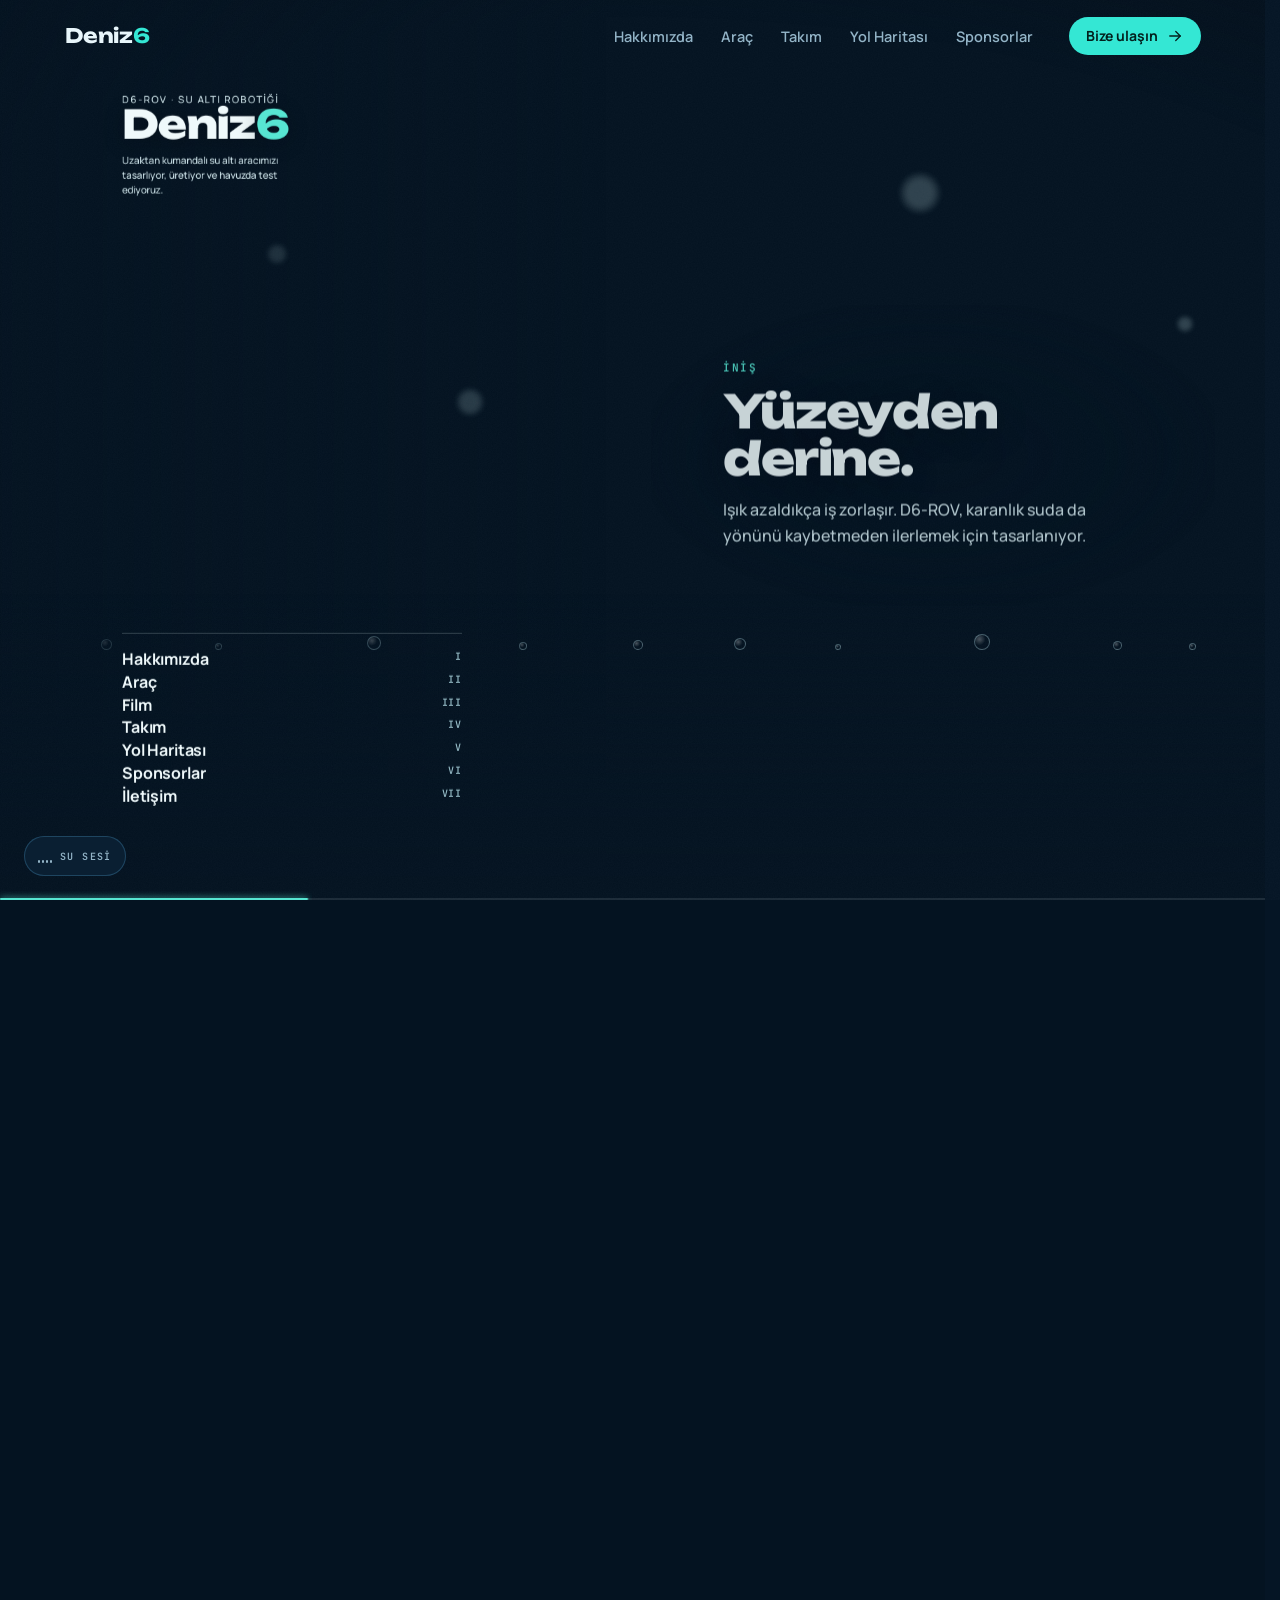
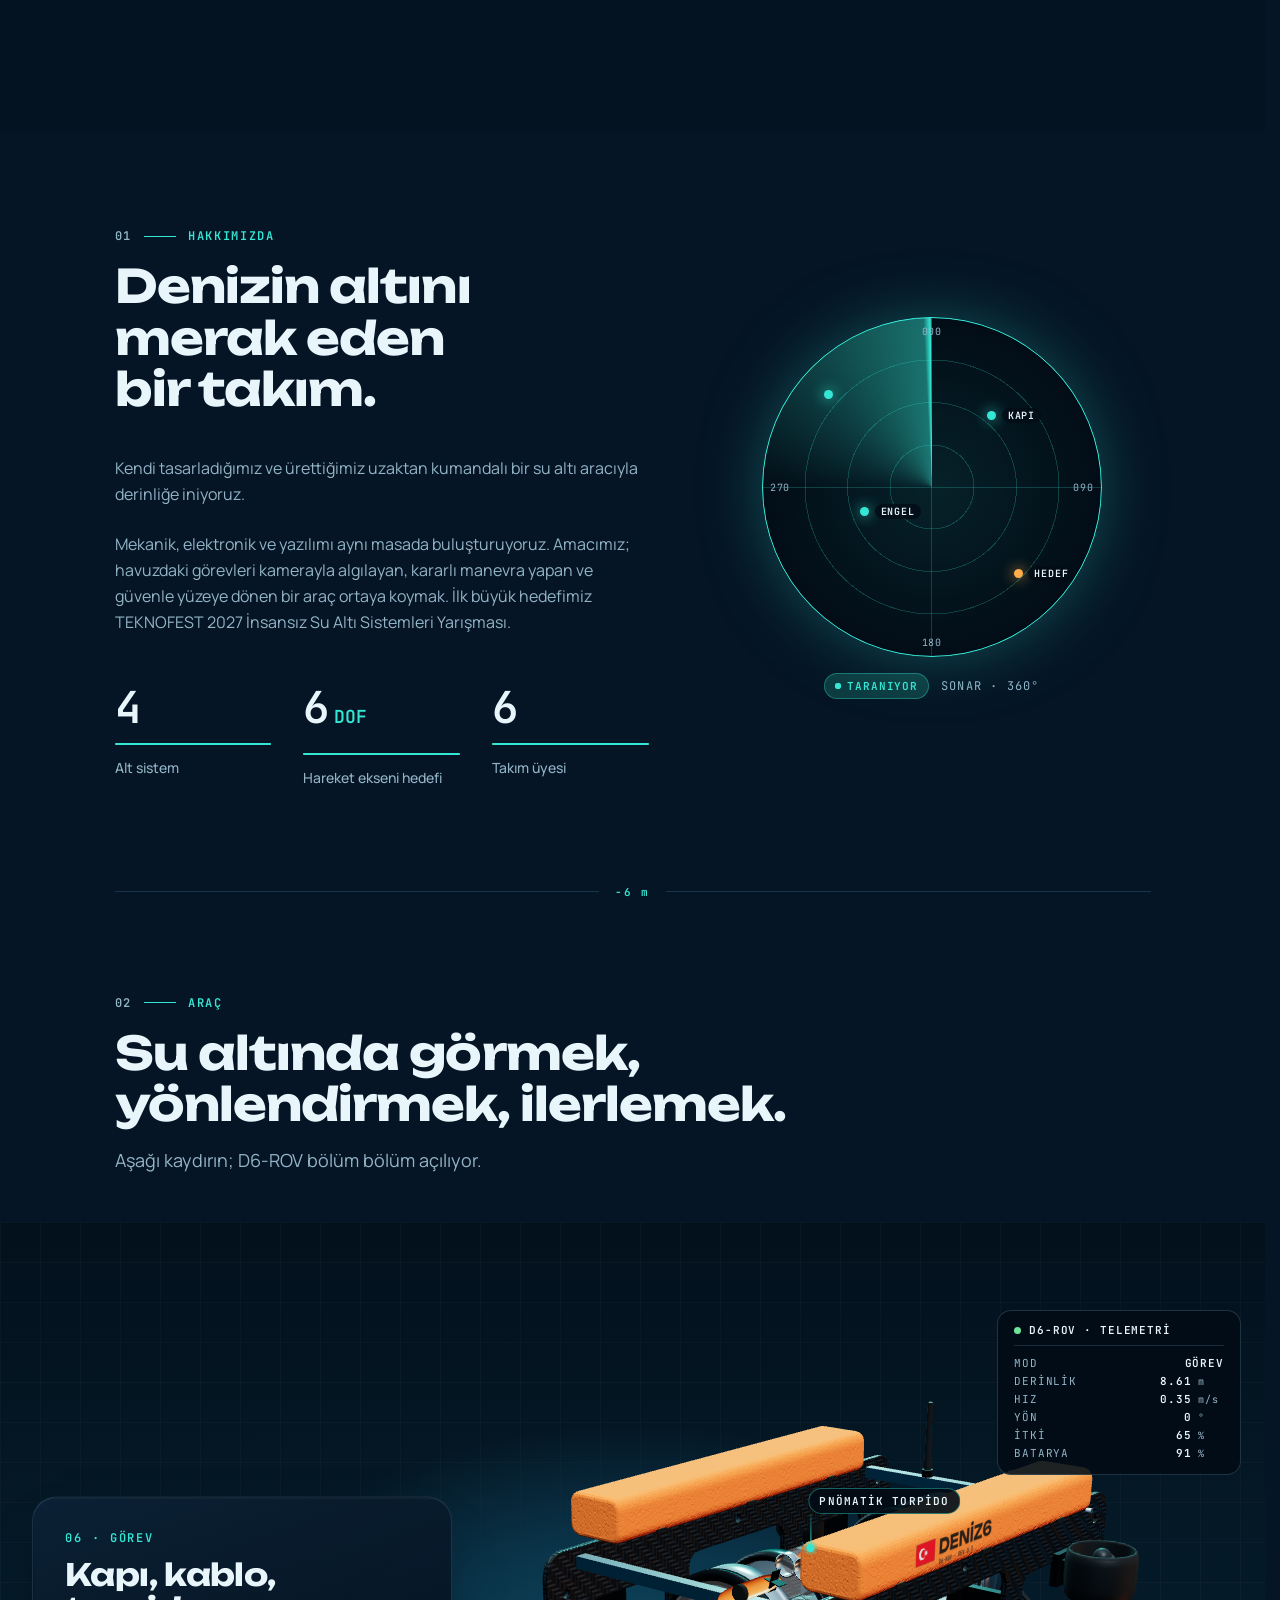
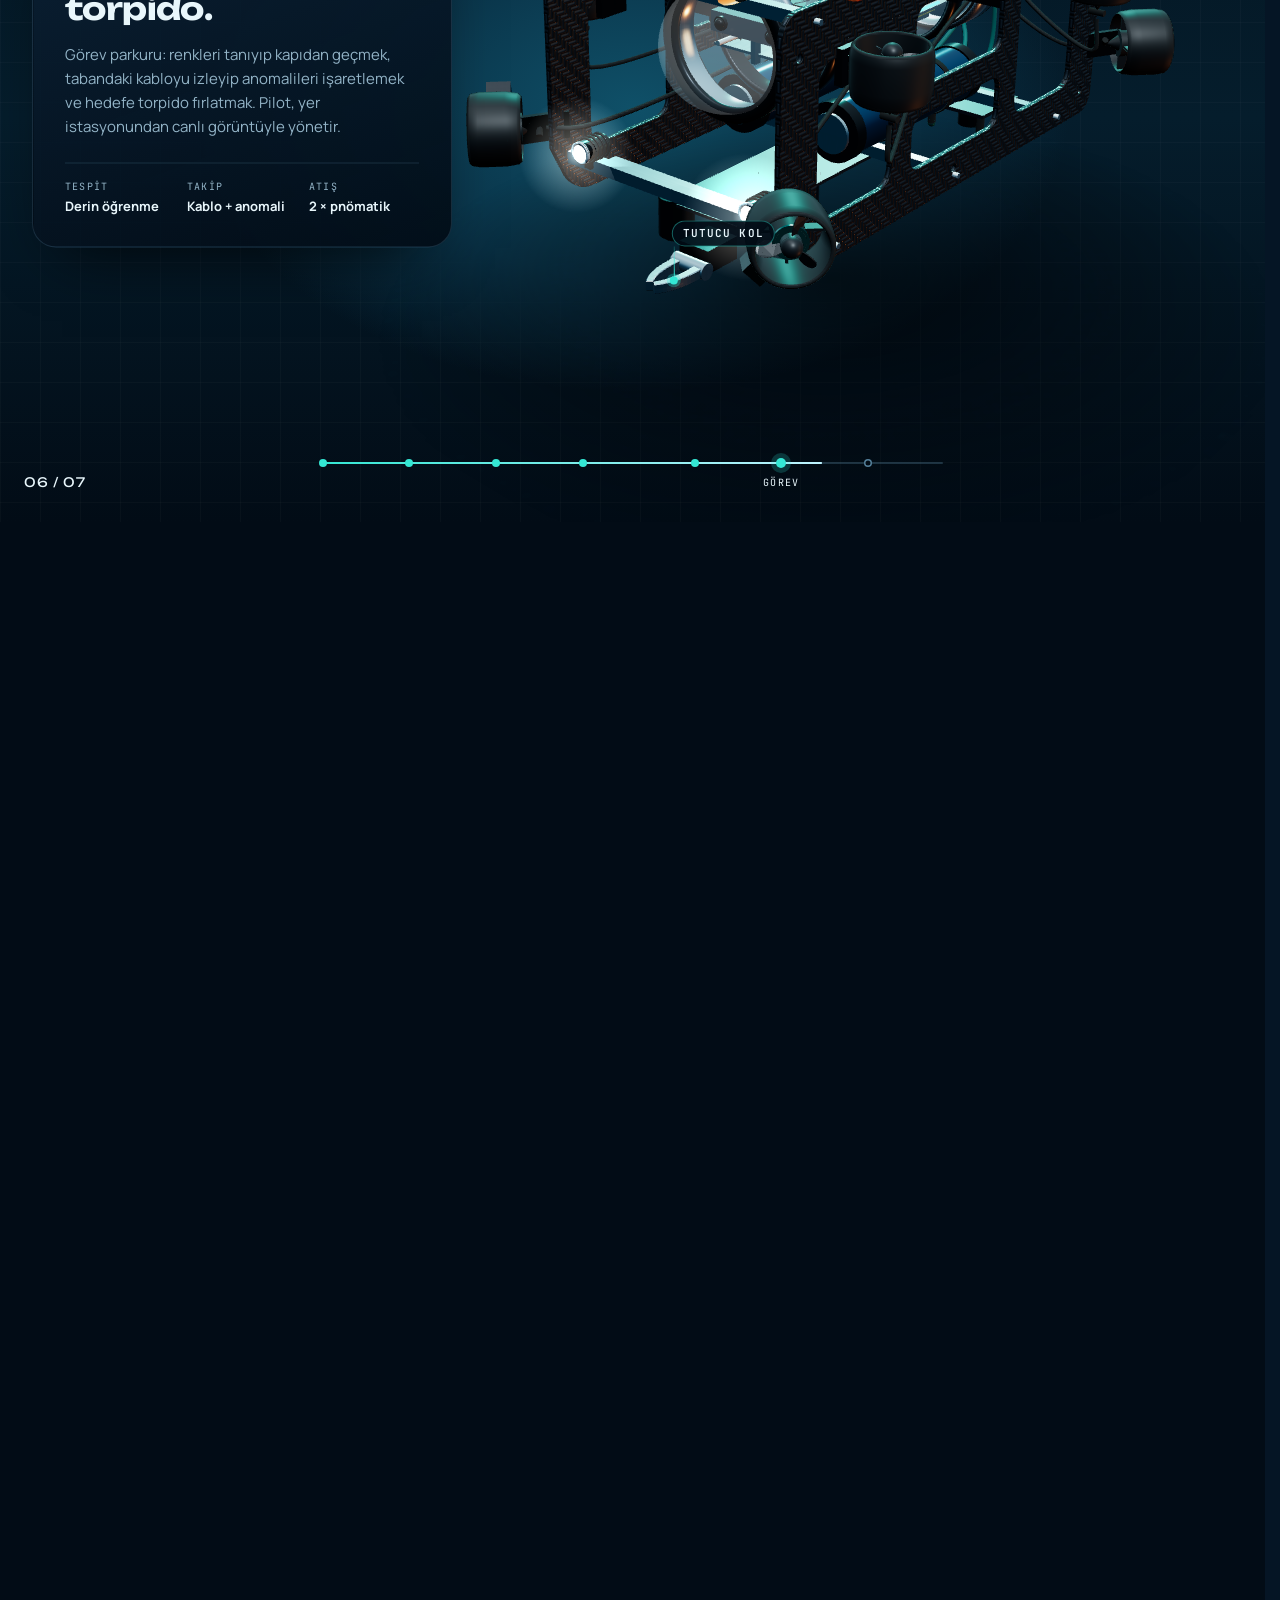
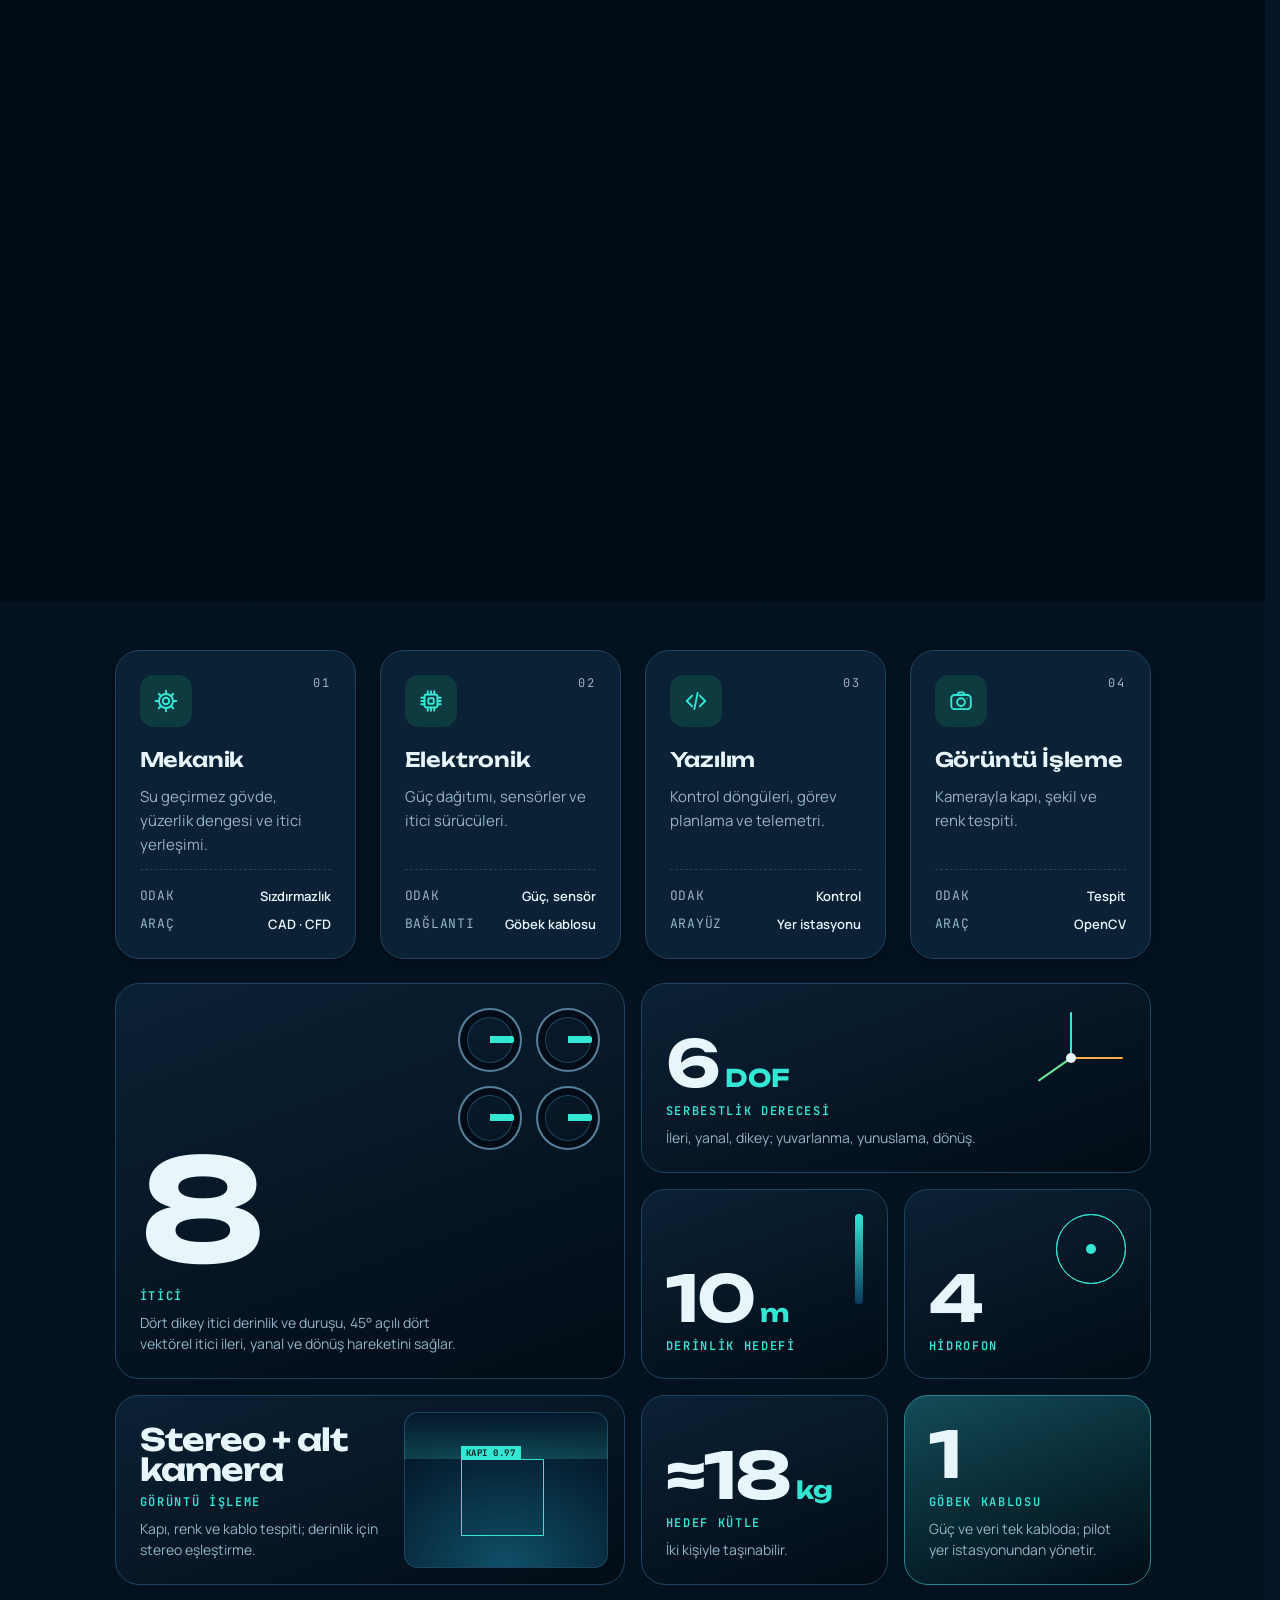
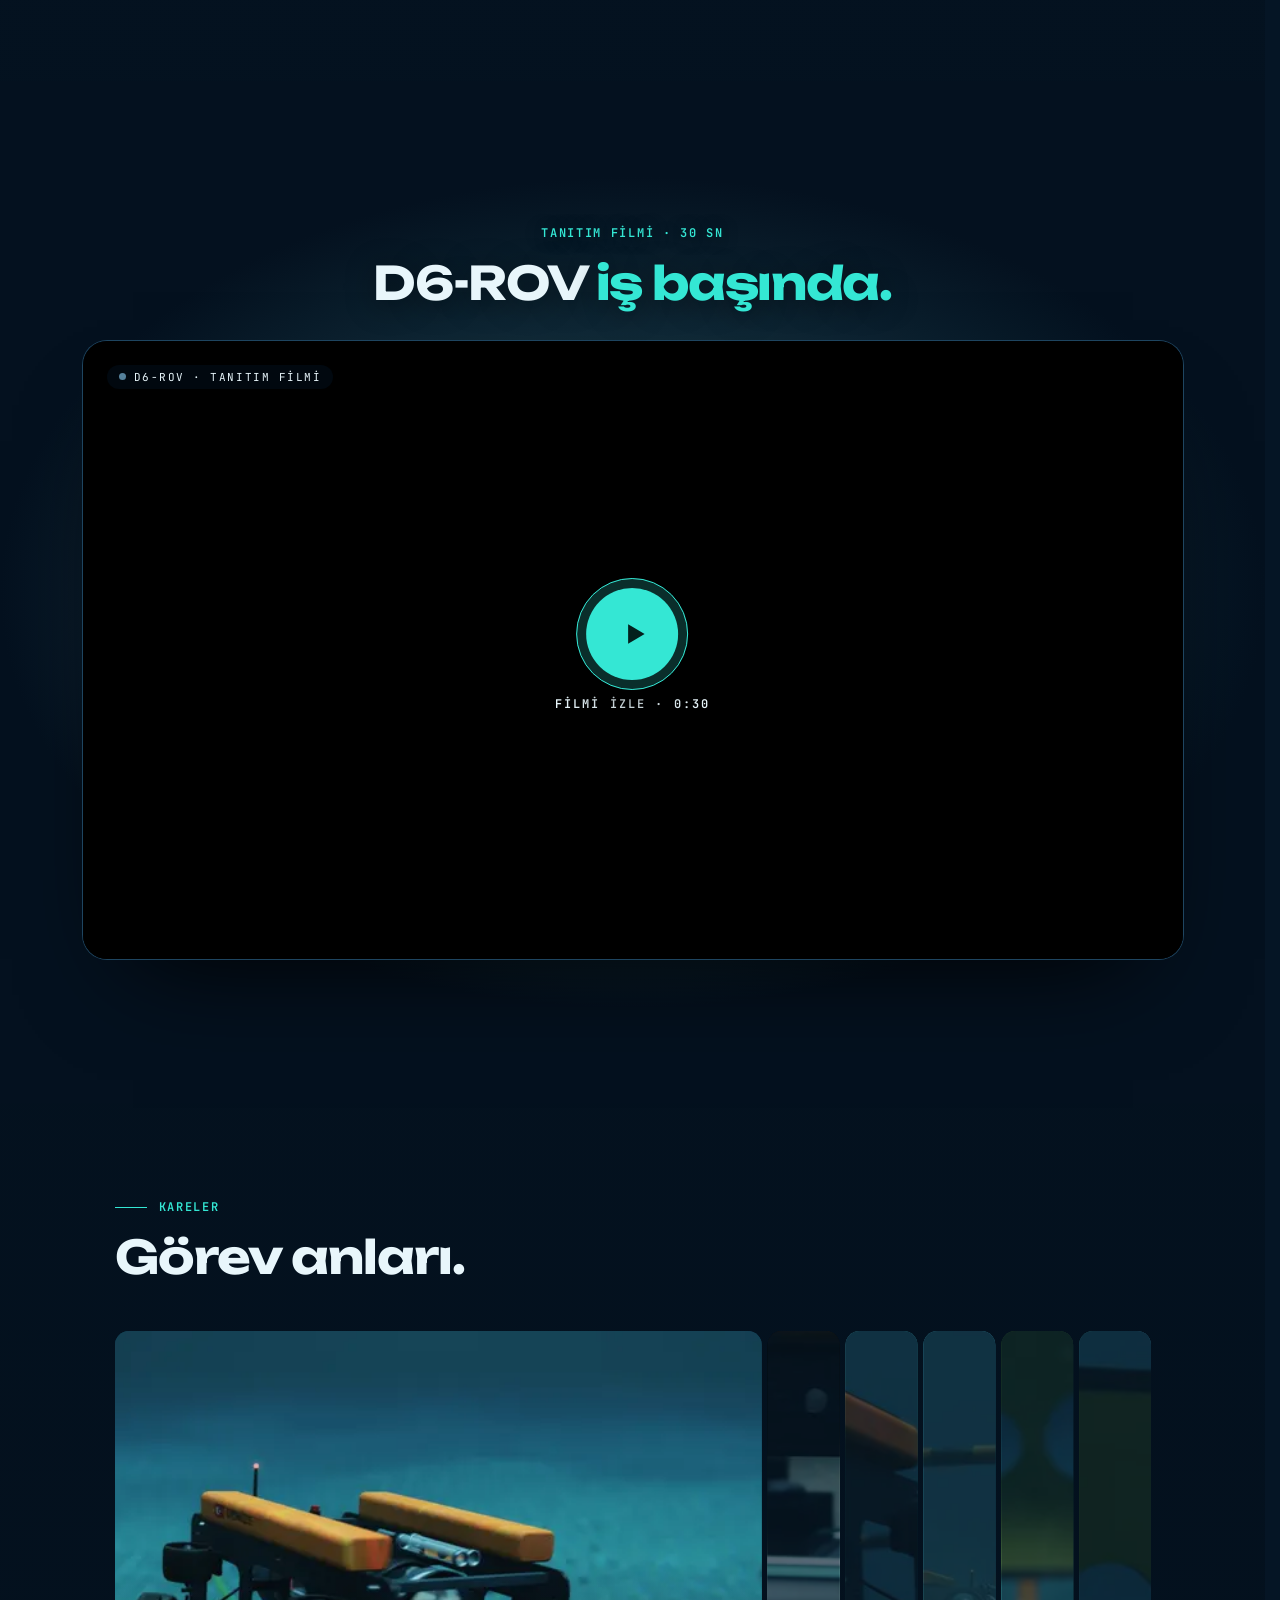
==== commit 1502c778: "Yeni Güncelleme" ====
--- a/index.html
+++ b/index.html
@@ -3,13 +3,13 @@
 <head>
 <meta charset="utf-8">
 <meta name="viewport" content="width=device-width, initial-scale=1">
-<title>Deniz6 — Otonom Su Altı Aracı Takımı</title>
-<meta name="description" content="Deniz6, kendi otonom su altı aracı D6-AUV'yi tasarlayan, üreten ve havuzda test eden bir öğrenci mühendislik takımı.">
+<title>Deniz6 — Su Altı Robotu (ROV) Takımı</title>
+<meta name="description" content="Deniz6, kendi uzaktan kumandalı su altı aracı D6-ROV'u tasarlayan, üreten ve havuzda test eden bir öğrenci mühendislik takımı.">
 <meta name="theme-color" content="#051525">
 <meta property="og:type" content="website">
 <meta property="og:locale" content="tr_TR">
 <meta property="og:title" content="Deniz6 — Derinliğe hazır bir takım.">
-<meta property="og:description" content="Kendi otonom su altı aracını tasarlayan, üreten ve test eden mühendislik takımı.">
+<meta property="og:description" content="Kendi uzaktan kumandalı su altı aracını (ROV) tasarlayan, üreten ve test eden mühendislik takımı.">
 <link rel="icon" href="img/favicon.svg" type="image/svg+xml">
 <link rel="preconnect" href="https://fonts.googleapis.com">
 <link rel="preconnect" href="https://fonts.gstatic.com" crossorigin>
@@ -22,13 +22,14 @@
 <link rel="stylesheet" href="css/cine/window.css">
 <link rel="stylesheet" href="css/cine/kareler.css">
 <link rel="stylesheet" href="css/cine/ascent.css">
+<link rel="stylesheet" href="css/dive.css">
 </head>
 <body>
 <div id="root"></div>
 <noscript>
   <div class="noscript">
     <h1>Deniz6</h1>
-    <p>Kendi otonom su altı aracını tasarlayan, üreten ve test eden mühendislik takımı. Sitenin hareketli içeriği için JavaScript'i açın.</p>
+    <p>Kendi uzaktan kumandalı su altı aracını (ROV) tasarlayan, üreten ve test eden mühendislik takımı. Sitenin hareketli içeriği için JavaScript'i açın.</p>
     <p><a href="mailto:iletisim@ornek.com">iletisim@ornek.com</a></p>
   </div>
 </noscript>
@@ -39,6 +40,8 @@
 <script src="js/auv/auv-model.js"></script>
 <script src="js/auv/auv-scene.js"></script>
 <script src="js/content.js"></script>
+<script src="js/smooth-scroll.js"></script>
+<script src="js/dive-hero.js"></script>
 <script src="js/film-player.js"></script>
 <script src="js/cine/core.js"></script>
 <script src="js/cine/window.js"></script>
--- a/css/site.css
+++ b/css/site.css
@@ -9,8 +9,182 @@
 @supports not (overflow: clip) { body { overflow-x: hidden; } }
 .depth-bg { background: var(--surface); }
 .dz-wm-logo { display: block; align-self: center; height: 1.5em; width: auto; margin-right: .4em; }
-.hero-slot > .dz-hero { margin-top: -72px; }
+.site .dz-nav-inner { height: 72px; }
 [data-section] { scroll-margin-top: 56px; }
+
+/* Opening scene: a full-bleed underwater plate (rendered with tools/film, no vehicle in it) with vehicle cut-outs layered at
+   different depths. Layers drift with the mouse by depth (--mx/--my, -1..1); while scrolling (--p, 0..1) the camera dives in,
+   the vehicles part and the title card lets go of its frame. Each layer's <img> also floats on its own idle loop. */
+.lay {
+  --ink: #eff9fb;
+  --acc: #55e6d2;
+  --left: max(20px, calc((100vw - 1100px) / 2 + 32px));
+  margin-top: -72px;
+  height: 220vh;
+  background: #041321;
+  color: var(--ink);
+}
+.lay-stage {
+  --mx: 0; --my: 0; --p: 0;
+  position: sticky;
+  top: 0;
+  height: 100vh;
+  height: 100svh;
+  overflow: hidden;
+  isolation: isolate;
+  background: #0b3a52;
+}
+.lay-l { position: absolute; pointer-events: none; will-change: transform; }
+.lay-l img { display: block; width: 100%; height: auto; }
+
+/* the empty pool: slow push-in while scrolling, barely moves with the mouse (it is the farthest layer) */
+.lay-plate {
+  inset: -4%;
+  transform: translate3d(calc(var(--mx) * -10px), calc(var(--my) * -6px + var(--p) * -4vh), 0) scale(calc(1 + var(--p) * .22));
+  filter: brightness(calc(1 - var(--p) * .45));
+}
+.lay-plate img { width: 100%; height: 100%; object-fit: cover; object-position: 52% 60%; animation: lay-plate-in 2.4s var(--dz-ease-out, ease-out) both; }
+@keyframes lay-plate-in { from { opacity: 0; transform: scale(1.08); filter: blur(8px); } }
+
+.lay-rays {
+  inset: -10% -20% 35%;
+  background: repeating-linear-gradient(104deg, transparent 0 8%, #c8f6ff12 10%, transparent 13% 21%, #c8f6ff0b 23%, transparent 26% 33%);
+  mask-image: linear-gradient(#000, transparent 80%);
+  mix-blend-mode: screen;
+  transform: translate3d(calc(var(--mx) * -16px), calc(var(--p) * -8vh), 0);
+  animation: lay-rays 14s ease-in-out infinite alternate;
+}
+@keyframes lay-rays { to { background-position: 18vw 0; opacity: .65; } }
+
+/* depth haze: everything behind it is pushed back into the water */
+.lay-haze { inset: 0; background: linear-gradient(180deg, #0f4d6a00 20%, #0f4d6a40 55%, #0a334a00 90%); }
+
+.lay-far {
+  left: 44.5%; top: 53%; width: clamp(90px, 7vw, 140px);
+  opacity: calc(.8 + var(--p) * .2);
+  /* while scrolling, this far vehicle comes through the gate toward the camera and out of the haze */
+  filter: blur(calc(1.4px - var(--p) * 1.4px)) brightness(calc(.62 + var(--p) * .3)) saturate(calc(.45 + var(--p) * .4)) contrast(.85);
+  transform: translate3d(calc(var(--mx) * -18px - var(--p) * 4vw), calc(var(--my) * -10px + var(--p) * 6vh), 0) scale(calc(1 + var(--p) * 2.6));
+}
+.lay-far img { animation: lay-float 9s ease-in-out -2s infinite, lay-in-far 2.6s .5s var(--dz-ease-out, ease-out) both; }
+
+.lay-b {
+  right: 3%; top: 13%; width: clamp(220px, 25vw, 440px);
+  filter: brightness(.86) saturate(.85) drop-shadow(0 30px 30px #0006);
+  transform: translate3d(calc(var(--mx) * -34px + var(--p) * 18vw), calc(var(--my) * -20px - var(--p) * 26vh), 0) rotate(calc(6deg + var(--p) * 10deg));
+}
+.lay-b img { animation: lay-float 7s ease-in-out -4s infinite, lay-in-b 2.2s .35s var(--dz-ease-out, ease-out) both; }
+
+.lay-a {
+  right: 5%; bottom: 3%; width: clamp(320px, 44vw, 800px);
+  filter: saturate(.92) brightness(.96) drop-shadow(0 50px 45px #000a);
+  transform: translate3d(calc(var(--mx) * -60px + var(--p) * 30vw), calc(var(--my) * -34px + var(--p) * 30vh), 0) rotate(calc(-3deg + var(--p) * -6deg)) scale(calc(1 + var(--p) * .35));
+}
+.lay-a img { animation: lay-float 6s ease-in-out infinite, lay-in-a 2s .15s var(--dz-ease-out, ease-out) both; }
+
+@keyframes lay-float { 50% { translate: 0 -1.6%; rotate: .8deg; } }
+@keyframes lay-in-a { from { opacity: 0; transform: translate3d(12%, 16%, 0) scale(.92); filter: blur(6px); } }
+@keyframes lay-in-b { from { opacity: 0; transform: translate3d(8%, -18%, 0) rotate(8deg); filter: blur(6px); } }
+@keyframes lay-in-far { from { opacity: 0; transform: translate3d(0, 30%, 0); } }
+
+.lay-bub { inset: 0; transform: translate3d(calc(var(--mx) * -46px), calc(var(--my) * -24px - var(--p) * 30vh), 0); }
+.lay-bub i {
+  position: absolute; bottom: -20px; width: var(--s); height: var(--s);
+  border: 1px solid #c9f6ff66; border-radius: 50%;
+  background: radial-gradient(circle at 32% 30%, #ffffff55, transparent 45%);
+  animation: lay-rise var(--t) linear var(--d) infinite;
+}
+@keyframes lay-rise { to { transform: translate3d(var(--w), -110vh, 0); } }
+/* out-of-focus specks right in front of the lens: the nearest layer, moves the most */
+.lay-bokeh { inset: 0; transform: translate3d(calc(var(--mx) * -90px), calc(var(--my) * -50px - var(--p) * 45vh), 0); }
+.lay-bokeh i {
+  position: absolute; width: var(--s); height: var(--s); border-radius: 50%;
+  background: radial-gradient(circle, #d8fbff33 0 40%, #d8fbff10 62%, transparent 70%);
+  filter: blur(2px);
+  animation: lay-drift 11s ease-in-out var(--d) infinite alternate;
+}
+@keyframes lay-drift { to { transform: translate3d(18px, -26px, 0); opacity: .5; } }
+
+/* title card, aligned with the page column. While scrolling it lets go of its frame,
+   the title drifts to the top-left and the index to the bottom-left. */
+.lay-card {
+  position: absolute; z-index: 3;
+  --w: min(340px, 78vw);
+  left: calc(var(--left) + var(--w) / 2); top: 52%;
+  width: var(--w);
+  padding: 26px 24px 20px;
+  transform: translate(-50%, -50%) translate3d(calc(var(--mx) * -8px), calc(var(--my) * -5px), 0);
+  animation: lay-card-in 1.4s .6s var(--dz-ease-out, ease-out) both;
+}
+@keyframes lay-card-in { from { opacity: 0; translate: 0 24px; } }
+.lay-card::before {
+  position: absolute; inset: 0; content: '';
+  border: 1px solid #e7fbffb3;
+  background: linear-gradient(160deg, #06243a66, #04132133);
+  backdrop-filter: blur(6px) saturate(1.2);
+  -webkit-backdrop-filter: blur(6px) saturate(1.2);
+  opacity: calc(1 - var(--p) * 2.4);
+  transform: scale(calc(1 + var(--p) * .25));
+}
+/* crop marks on two corners of the frame */
+.lay-card::after {
+  position: absolute; inset: -7px; content: ''; pointer-events: none;
+  background:
+    linear-gradient(var(--acc), var(--acc)) 0 0 / 14px 2px, linear-gradient(var(--acc), var(--acc)) 0 0 / 2px 14px,
+    linear-gradient(var(--acc), var(--acc)) 100% 100% / 14px 2px, linear-gradient(var(--acc), var(--acc)) 100% 100% / 2px 14px;
+  background-repeat: no-repeat;
+  opacity: calc(1 - var(--p) * 3);
+}
+.lay-title, .lay-idx { position: relative; will-change: transform; }
+.lay-title { transform: translate3d(calc(var(--p) * var(--tx, 0px)), calc(var(--p) * var(--ty, 0px)), 0) scale(calc(1 - var(--p) * .3)); transform-origin: 0 0; }
+.lay-idx { transform: translate3d(calc(var(--p) * var(--lx, 0px)), calc(var(--p) * var(--ly, 0px)), 0); }
+.lay-kick { margin: 0 0 12px; font: 600 11px/1.4 var(--font-mono); letter-spacing: .14em; color: var(--acc); }
+.lay-title h1 { margin: 0; font: 800 clamp(40px, 4.4vw, 60px)/.92 var(--font-display); letter-spacing: -.03em; text-shadow: 0 6px 30px #0208104d; }
+.lay-title h1 em { font-style: normal; color: var(--acc); }
+.lay-title p { margin: 14px 0 0; font: 500 14px/1.5 var(--font-body); color: #d2e8ee; max-width: 27ch; opacity: calc(1 - var(--p) * 2.5); }
+.lay-idx { list-style: none; margin: 22px 0 0; padding: 14px 0 0; border-top: 1px solid #e7fbff33; }
+.lay-idx li { animation: lay-li-in .7s var(--dz-ease-out, ease-out) both; }
+.lay-idx li:nth-child(1) { animation-delay: 1s; }
+.lay-idx li:nth-child(2) { animation-delay: 1.06s; }
+.lay-idx li:nth-child(3) { animation-delay: 1.12s; }
+.lay-idx li:nth-child(4) { animation-delay: 1.18s; }
+.lay-idx li:nth-child(5) { animation-delay: 1.24s; }
+.lay-idx li:nth-child(6) { animation-delay: 1.3s; }
+.lay-idx li:nth-child(7) { animation-delay: 1.36s; }
+@keyframes lay-li-in { from { opacity: 0; translate: -10px 0; } }
+.lay-idx a {
+  display: flex; justify-content: space-between; gap: 16px;
+  padding: 1px 0; color: var(--ink); text-decoration: none;
+  font: 700 16px/1.3 var(--font-body); letter-spacing: -.01em;
+  transition: color .2s, translate .25s var(--dz-ease-out, ease-out);
+}
+.lay-idx a span { font: 500 10px/1.6 var(--font-mono); color: #9cc3ce; letter-spacing: .08em; }
+.lay-idx a:hover, .lay-idx a:focus-visible { color: var(--acc); outline: none; translate: 4px 0; }
+.lay-idx a:hover span { color: var(--acc); }
+.lay-shade { inset: auto 0 0; height: 34%; background: linear-gradient(transparent, #041321e6 70%, #041321); z-index: 2; opacity: calc(.75 + var(--p) * .25); }
+/* left-side scrim and vignette so the card reads on bright water */
+.lay-stage::after { position: absolute; inset: 0; z-index: 1; content: ''; pointer-events: none; background: linear-gradient(90deg, #041321b3, #04132100 48%), radial-gradient(ellipse 120% 80% at 50% 50%, transparent 60%, #020a12a6); }
+
+@media (max-width: 760px) {
+  .lay { height: 170vh; }
+  .lay-plate img { object-position: 56% 70%; }
+  .lay-a { right: -16%; bottom: 7%; width: 98vw; }
+  .lay-b { right: -8%; top: 9%; width: 58vw; }
+  .lay-far { left: 7%; top: 15%; width: 22vw; }
+  .lay-card { --w: min(320px, calc(100vw - 40px)); left: 50%; top: 44%; padding: 20px 18px 16px; }
+  .lay-title h1 { font-size: 40px; }
+  .lay-idx { display: grid; grid-template-columns: 1fr 1fr; column-gap: 18px; }
+  .lay-idx a { font-size: 14px; }
+  .lay-stage::after { background: linear-gradient(180deg, #04132166, #04132100 30%), radial-gradient(ellipse 120% 80% at 50% 50%, transparent 55%, #020a12a6); }
+  .lay-bokeh i:nth-child(n + 5) { display: none; }
+}
+@media (prefers-reduced-motion: reduce), print {
+  .lay { height: auto; }
+  .lay-stage { position: relative; }
+  .lay-l, .lay-title, .lay-idx { transform: none !important; }
+  .lay-l img, .lay-card, .lay-idx li, .lay-rays, .lay-bokeh i { animation: none !important; }
+  .lay-bub { display: none; }
+}
 
 .skip-link { position: fixed; left: var(--space-4); top: var(--space-3); z-index: 100; padding: var(--space-2) var(--space-4); border-radius: var(--radius-full); background: var(--biolume); color: var(--on-biolume); font-weight: 700; text-decoration: none; transform: translateY(-160%); transition: transform var(--dz-base) var(--dz-ease-out); }
 .skip-link:focus { outline: none; box-shadow: var(--focus-ring); transform: none; }
--- a/css/auv.css
+++ b/css/auv.css
@@ -1,4 +1,4 @@
-/* Deniz6 — D6-AUV 3B deneyimi (js/auv/), giriş bölümündeki teknik çizim ve site geneli hareketli efektler (js/fx.js).
+/* Deniz6 — D6-AUV 3B deneyimi (js/auv/), site geneli hareketli efektler (js/fx.js).
  * Performans: bu dosyada backdrop-filter, mix-blend-mode ve sürekli yeniden boyanan büyük katmanlar yok;
  * animasyonlar yalnızca transform, opacity ve stroke-dashoffset kullanır. */
 
@@ -101,77 +101,8 @@
   .auvx-body { display: -webkit-box; -webkit-line-clamp: 4; -webkit-box-orient: vertical; overflow: hidden; }
 }
 
-/* ---------- hero: self-drawing blueprint ---------- */
-.bp { position: relative; margin: 0; color: var(--biolume); }
-.bp-frame { position: relative; overflow: hidden; border: 1px solid #34e7d433; border-radius: var(--radius-lg); background: linear-gradient(160deg, #0a3348cc, #04182599); box-shadow: inset 0 0 0 1px #ffffff08, 0 40px 80px -40px #000; }
-.bp-frame::before, .bp-frame::after { content: ''; position: absolute; width: 16px; height: 16px; border: 1.5px solid var(--biolume); pointer-events: none; }
-.bp-frame::before { left: 10px; top: 10px; border-right: 0; border-bottom: 0; }
-.bp-frame::after { right: 10px; bottom: 10px; border-left: 0; border-top: 0; }
-.bp-svg { display: block; width: 100%; height: auto; overflow: visible; }
-.bp-grid { stroke: #34e7d414; stroke-width: 1; }
-.bp-body { animation: bp-bob 7s var(--dz-ease-tide) 3s infinite; }
-.bp-l { fill: none; stroke: #9fe8f2; stroke-width: 1.6; stroke-linejoin: round; stroke-linecap: round; stroke-dasharray: 1; stroke-dashoffset: 1; animation: bp-draw 1.6s var(--dz-ease-out) calc(.4s + var(--d, 0s)) forwards; }
-.bp-main { stroke: var(--biolume); stroke-width: 2.2; }
-.bp-acc { stroke: var(--biolume); }
-.bp-hidden { stroke: #9fe8f288; stroke-width: 1.2; }
-.bp-foam { stroke: var(--signal); fill: #ffae4a00; animation: bp-draw 1.6s var(--dz-ease-out) calc(.4s + var(--d, 0s)) forwards, bp-fill-foam 1s ease calc(1.8s + var(--d, 0s)) forwards; }
-.bp-decal { fill: #2a1600; font-family: var(--font-display); font-size: 13px; font-weight: 700; letter-spacing: .04em; opacity: 0; animation: bp-in .6s ease 2.6s forwards; }
-.bp-led { fill: #ff6b5f; opacity: 0; animation: bp-in .3s ease 2s forwards, dz-blink 1.4s steps(2) 2.3s infinite; }
-.bp-thr .bp-prop { stroke: var(--biolume); stroke-width: 2; transform-box: fill-box; transform-origin: center; opacity: 0; animation: bp-in .3s ease calc(1.6s + var(--d, 0s)) forwards, bp-spin-v .16s linear 2.4s infinite; }
-.bp-thr .bp-prop-h { animation: bp-in .3s ease calc(1.6s + var(--d, 0s)) forwards, bp-spin-h .16s linear 2.4s infinite; }
-.bp-beam { opacity: 0; animation: bp-in 1s ease 2.4s forwards, bp-beam 3.2s var(--dz-ease-tide) 3.4s infinite; }
-.bp-sonar { fill: none; stroke: var(--biolume); stroke-width: 1.4; stroke-dasharray: 4 8; opacity: 0; animation: bp-in .6s ease 2.2s forwards, bp-flow .9s linear 2.2s infinite; }
-.bp-dim path { fill: none; stroke: #93b4c7; stroke-width: 1; opacity: 0; animation: bp-in .8s ease 1.9s forwards; }
-.bp-arrow { fill: #93b4c7; }
-.bp-dim text, .bp-call text { fill: #c9e6ef; font-family: var(--font-mono); font-size: 10px; letter-spacing: .12em; }
-.bp-dim text { opacity: 0; animation: bp-in .8s ease 2s forwards; }
-.bp-call { opacity: 0; transform: translateY(4px); animation: bp-call .7s var(--dz-ease-out) var(--c, 2s) forwards; }
-.bp-call path { fill: none; stroke: var(--biolume); stroke-width: 1; }
-.bp-call circle { fill: var(--biolume); }
-.bp-call text { fill: var(--ink); font-weight: 600; }
-.bp-scan { animation: bp-scan 5.5s linear 1.2s infinite; transform: translateX(-10px); }
-.bp-cap { display: flex; justify-content: space-between; gap: var(--space-3); margin-top: var(--space-3); color: var(--ink-muted); font-family: var(--font-mono); font-size: 10px; letter-spacing: .14em; }
-.bp-cap b { color: var(--biolume); font-weight: 600; }
-@keyframes bp-draw { to { stroke-dashoffset: 0; } }
-@keyframes bp-in { to { opacity: 1; } }
-@keyframes bp-call { to { opacity: 1; transform: none; } }
-@keyframes bp-fill-foam { to { fill: #ff8a2ad9; } }
-@keyframes bp-spin-v { 0% { transform: scaleY(1); } 50% { transform: scaleY(-1); } 100% { transform: scaleY(1); } }
-@keyframes bp-spin-h { 0% { transform: scaleX(1); } 50% { transform: scaleX(-1); } 100% { transform: scaleX(1); } }
-@keyframes bp-beam { 0%, 100% { opacity: 1; } 50% { opacity: .55; } }
-@keyframes bp-flow { to { stroke-dashoffset: -24; } }
-@keyframes bp-scan { 0% { transform: translateX(-10px); } 70%, 100% { transform: translateX(660px); } }
-@keyframes bp-bob { 0%, 100% { transform: translateY(0); } 50% { transform: translateY(-5px); } }
-@media (max-width: 900px) { .bp-cap-r { display: none; } }
-
 /* ---------- site-wide motion (js/fx.js) ---------- */
 .fx-progress { position: fixed; left: 0; top: 0; z-index: 90; width: 100%; height: 2px; pointer-events: none; transform-origin: left; transform: scaleX(0); background: linear-gradient(90deg, var(--biolume), #bdf3ff 60%, var(--signal)); }
-
-.fx-ping { position: fixed; z-index: 95; width: 12px; height: 12px; margin: -6px 0 0 -6px; border-radius: 50%; pointer-events: none; border: 1.5px solid var(--biolume); animation: fx-ping .9s var(--dz-ease-out) forwards; }
-.fx-ping.is-2 { animation-delay: .14s; opacity: 0; }
-@keyframes fx-ping { 0% { transform: scale(.4); opacity: .9; } 100% { transform: scale(7); opacity: 0; } }
-
-.fx-dive { position: fixed; inset: 0; z-index: 200; display: grid; place-content: center; justify-items: center; gap: var(--space-6); background: radial-gradient(90% 70% at 50% 0%, #0a4862, #051525 60%, #020c16); color: var(--ink); transition: opacity .8s var(--dz-ease-out), visibility .8s; }
-.fx-dive.is-done { opacity: 0; visibility: hidden; }
-.fx-dive-sonar { position: relative; width: 120px; height: 120px; border-radius: 50%; box-shadow: inset 0 0 0 1px #34e7d455; }
-.fx-dive-sonar::before, .fx-dive-sonar::after { content: ''; position: absolute; inset: 0; border-radius: 50%; border: 1px solid var(--biolume); animation: fx-sonar 1.8s var(--dz-ease-out) infinite; }
-.fx-dive-sonar::after { animation-delay: .9s; }
-.fx-dive-sonar i { position: absolute; inset: 0; border-radius: 50%; background: conic-gradient(from 0deg, transparent 0 300deg, #34e7d488 360deg); animation: dz-spin 1.6s linear infinite; }
-.fx-dive-sonar b { position: absolute; left: 50%; top: 50%; width: 8px; height: 8px; margin: -4px; border-radius: 50%; background: var(--biolume); }
-@keyframes fx-sonar { from { transform: scale(.3); opacity: 1; } to { transform: scale(1.6); opacity: 0; } }
-.fx-dive-depth { font-family: var(--font-display); font-size: 44px; font-weight: 700; letter-spacing: -.02em; font-variant-numeric: tabular-nums; }
-.fx-dive-depth small { margin-left: 6px; color: var(--ink-muted); font-size: 18px; }
-.fx-dive-label { color: var(--ink-muted); font-family: var(--font-mono); font-size: 11px; letter-spacing: .2em; }
-.fx-dive-bar { width: 180px; height: 2px; border-radius: 2px; background: #55819b55; overflow: hidden; }
-.fx-dive-bar i { display: block; height: 100%; background: var(--biolume); transform-origin: left; transform: scaleX(0); transition: transform .2s linear; }
-
-.fx-band { position: relative; overflow: hidden; padding: var(--space-8) 0; border-top: 1px solid var(--line); border-bottom: 1px solid var(--line); background: var(--surface-sunken); contain: paint; }
-.fx-band-row { display: flex; width: max-content; gap: var(--space-8); white-space: nowrap; will-change: transform; }
-.fx-band-row + .fx-band-row { margin-top: var(--space-2); }
-.fx-band span { font-family: var(--font-display); font-size: clamp(40px, 7vw, 96px); font-weight: 700; line-height: 1; letter-spacing: -.03em; color: var(--surface-sunken); -webkit-text-stroke: 2px var(--line-strong); paint-order: stroke fill; }
-.fx-band span.is-fill { color: var(--ink); -webkit-text-stroke: 0; }
-.fx-band span.is-hl { color: var(--biolume); -webkit-text-stroke: 0; }
-.fx-band em { align-self: center; width: 14px; height: 14px; border-radius: 50%; background: var(--signal); }
 
 .fx-tilt { transition: transform .5s var(--dz-ease-out); }
 .fx-tilt.is-tilting { transition: transform .08s linear; }
@@ -179,14 +110,10 @@
 .depth-bg { background: linear-gradient(180deg, var(--surface) 0%, var(--surface) 30%, color-mix(in srgb, var(--surface-sunken) 80%, var(--surface)) 100%); }
 
 @media (prefers-reduced-motion: reduce) {
-  .fx-ping { display: none; }
   .auvx-panel { transition: opacity .2s; }
-  .auvx-hint i, .bp-body, .bp-scan, .bp-beam, .bp-sonar, .bp-thr .bp-prop, .bp-led { animation: none; }
-  .bp-l, .bp-foam { animation: none; stroke-dashoffset: 0; }
-  .bp-foam { fill: #ff8a2ad9; }
-  .bp-decal, .bp-dim path, .bp-dim text, .bp-call, .bp-thr .bp-prop, .bp-sonar, .bp-beam, .bp-led { opacity: 1; transform: none; animation: none; }
+  .auvx-hint i { animation: none; }
 }
-@media print { .fx-progress, .fx-dive, .auvx-sticky { display: none !important; } .auvx { height: auto; } }
+@media print { .fx-progress, .auvx-sticky { display: none !important; } .auvx { height: auto; } }
 
 /* ---------- performance overrides for design-system pieces ---------- */
 /* a blurred backdrop over moving content is re-filtered every frame; solid fills look the same here */
--- a/css/sections.css
+++ b/css/sections.css
@@ -168,3 +168,36 @@
 @keyframes fx-eq { from { height: 3px; } to { height: 14px; } }
 @media (max-width: 600px) { .fx-sound { left: var(--space-3); bottom: var(--space-3); } .fx-sound-txt { display: none; } }
 @media (prefers-reduced-motion: reduce) { .fx-sound.is-on .fx-sound-bars i { animation: none; height: 10px; } }
+
+/* ---------- derinlik işaretleri (bölümler arası) ---------- */
+.dm { display: flex; align-items: center; gap: var(--space-4); max-width: 1100px; margin: 0 auto; padding: 0 var(--space-8); box-sizing: border-box; color: var(--ink-muted); }
+.dm-line { position: relative; flex: 1; height: 1px; overflow: hidden; background: color-mix(in srgb, var(--line) 70%, transparent); }
+.dm-line i { position: absolute; top: -1px; left: 0; width: 40px; height: 3px; border-radius: 2px; background: var(--biolume); opacity: 0; }
+.dm-line-r i { left: auto; right: 0; }
+.dm-val { flex: none; font-family: var(--font-mono); font-size: 11px; font-weight: 600; letter-spacing: .16em; color: var(--biolume); opacity: 0; transform: translateY(6px); transition: opacity .6s var(--dz-ease-out) .3s, transform .6s var(--dz-ease-out) .3s; }
+.dm.dz-reveal { opacity: 1; transform: none; filter: none; }
+.dm .dm-line { transform: scaleX(0); transform-origin: right; transition: transform 1.1s var(--dz-ease-out); }
+.dm .dm-line-r { transform-origin: left; }
+.dm.is-in .dm-line { transform: scaleX(1); }
+.dm.is-in .dm-val { opacity: 1; transform: none; }
+.dm.is-in .dm-line i { animation: dm-ping 1.6s var(--dz-ease-out) .6s 1 both; }
+.dm.is-in .dm-line-r i { animation-name: dm-ping-r; }
+@keyframes dm-ping { from { opacity: 1; transform: translateX(calc(100vw)); } to { opacity: 0; transform: translateX(0); } }
+@keyframes dm-ping-r { from { opacity: 1; transform: translateX(-100vw); } to { opacity: 0; transform: translateX(0); } }
+@media (max-width: 900px) { .dm { padding: 0 var(--space-4); } }
+
+/* ---------- tıklamada yükselen kabarcıklar ---------- */
+
+/* ---------- gizli sürpriz: "deniz6" yazınca araç ekranın altından geçer ---------- */
+.fx-swim { position: fixed; left: 0; bottom: 18px; z-index: 96; pointer-events: none; animation: fx-swim 7s cubic-bezier(.45, .05, .55, .95) both; }
+.fx-swim svg { display: block; animation: fx-swim-bob 1.6s ease-in-out infinite; }
+.fx-swim-tag { position: absolute; left: 6px; top: -18px; color: var(--biolume); font-family: var(--font-mono); font-size: 10px; letter-spacing: .14em; white-space: nowrap; }
+.fx-swim i { position: absolute; left: 4px; top: 30px; width: 6px; height: 6px; border-radius: 50%; border: 1px solid #bdf3ffaa; animation: fx-swim-bub 1.4s ease-out infinite both; }
+@keyframes fx-swim { from { transform: translateX(-160px); } to { transform: translateX(calc(100vw + 40px)); } }
+@keyframes fx-swim-bob { 0%, 100% { transform: translateY(0) rotate(-1deg); } 50% { transform: translateY(-5px) rotate(1deg); } }
+@keyframes fx-swim-bub { from { opacity: .9; transform: translate(0, 0); } to { opacity: 0; transform: translate(-30px, -40px); } }
+
+@media (prefers-reduced-motion: reduce) {
+  .dm .dm-line, .dm .dm-val { transition: none; transform: none; opacity: 1; }
+  .dm .dm-line i, .fx-swim { display: none; animation: none; }
+}
--- a/css/dive.css
+++ b/css/dive.css
@@ -0,0 +1,77 @@
+/* Deniz6 — açılıştaki dalış filmi (js/dive-hero.js). site.css'teki .lay düzenini (açılış kartı, kabarcıklar, gölge) kullanır;
+   arka plandaki katmanlı görsellerin yerini kaydırmayla oynayan film alır. */
+
+.dive { height: calc(100vh + 4 * 112vh); height: calc(100svh + 4 * 112vh); }
+.dive .lay-stage { background: #041321; }
+
+/* film: dört parça üst üste; yalnızca bulunulan parça görünür (data-on). Video hazır olana kadar parçanın ilk karesi görünür. */
+.dive-media { position: absolute; inset: 0; z-index: 0; animation: dive-in 1.8s var(--dz-ease-out, ease-out) both; }
+@keyframes dive-in { from { opacity: 0; transform: scale(1.05); filter: blur(6px); } }
+.dive-layer { position: absolute; inset: 0; margin: 0; visibility: hidden; }
+.dive-layer[data-on] { visibility: visible; }
+.dive-layer picture, .dive-layer img, .dive-layer video { position: absolute; inset: 0; display: block; width: 100%; height: 100%; object-fit: cover; object-position: 50% 50%; }
+.dive-layer video { opacity: 0; }
+.dive-layer[data-ready] video { opacity: 1; }
+
+/* bölüm yazıları: sağda, sayfa sütunuyla hizalı. Görünürlük ve kayma js/dive-hero.js'ten gelir. */
+.dive-chapters {
+  position: absolute; inset: 0; z-index: 3;
+  display: grid; align-items: center; justify-items: end;
+  padding: 0 var(--left);
+  pointer-events: none;
+}
+.dive-ch {
+  grid-area: 1 / 1;
+  position: relative;
+  width: min(420px, 40vw);
+  opacity: 0; visibility: hidden;
+  will-change: opacity, transform;
+  pointer-events: auto;
+}
+.dive-ch::before {
+  position: absolute; z-index: -1; inset: -56px -72px; content: ''; pointer-events: none;
+  background: radial-gradient(ellipse at center, #041321d9 0%, #04132199 50%, #04132100 74%);
+}
+.dive-ch-kick { margin: 0 0 12px; font: 600 11px/1.4 var(--font-mono); letter-spacing: .14em; color: var(--acc); }
+.dive-ch h2 { margin: 0; font: 800 clamp(30px, 3.6vw, 52px)/1.02 var(--font-display); letter-spacing: -.03em; color: var(--ink); text-wrap: balance; text-shadow: 0 6px 30px #0208104d; }
+.dive-ch p:not(.dive-ch-kick) { margin: 16px 0 0; font: 500 16px/1.6 var(--font-body); color: #d2e8ee; max-width: 38ch; }
+.dive-ch-actions { display: flex; flex-wrap: wrap; gap: 12px; margin-top: 24px; }
+
+.dive-cta {
+  display: inline-flex; align-items: center; min-height: 46px; padding: 0 22px; border-radius: 999px;
+  background: var(--acc); color: #03201d; font: 700 15px/1 var(--font-body); text-decoration: none;
+  transition: box-shadow .32s var(--dz-ease-out, ease-out), transform .32s var(--dz-ease-out, ease-out);
+}
+.dive-cta:hover { box-shadow: 0 0 0 1px #34e7d466, 0 8px 32px -4px #34e7d499; transform: translateY(-3px); }
+.dive-link {
+  display: inline-flex; align-items: center; gap: 10px; min-height: 46px; padding: 0 20px; border-radius: 999px;
+  border: 1px solid #e7fbff66; color: var(--ink); font: 700 15px/1 var(--font-body); text-decoration: none;
+  transition: border-color .16s;
+}
+.dive-link span { transition: transform .32s var(--dz-ease-out, ease-out); }
+.dive-link:hover { border-color: var(--acc); }
+.dive-link:hover span { transform: translateX(5px); }
+.dive-cta:focus-visible, .dive-link:focus-visible { outline: none; box-shadow: var(--focus-ring); }
+
+/* dalış ilerlemesi: sahnenin altında ince bir çizgi */
+.dive-meter { position: absolute; z-index: 4; left: 0; right: 0; bottom: 0; height: 2px; background: #e7fbff1a; pointer-events: none; }
+.dive-meter span { display: block; height: 100%; background: var(--acc); box-shadow: 0 0 12px var(--acc); transform: scaleX(var(--dive, 0)); transform-origin: 0 50%; }
+
+@media (max-width: 860px) {
+  .dive-chapters { justify-items: start; align-items: center; padding: 0 20px; }
+  .dive-ch { width: min(420px, calc(100vw - 40px)); }
+  .dive-ch::before { inset: -40px -24px; }
+  .dive-ch h2 { font-size: 32px; }
+  .dive .lay-idx { opacity: calc(1 - var(--p) * 1.2); }
+}
+
+/* "hareketi azalt": film oynamaz, her parçanın ilk karesi bölüm bölüm değişir. */
+@media (prefers-reduced-motion: reduce) {
+  .dive { height: calc(100vh + 4 * 112vh); height: calc(100svh + 4 * 112vh); }
+  .dive .lay-stage { position: sticky; }
+  .dive-media { animation: none; }
+}
+@media print {
+  .dive { height: auto; }
+  .dive-chapters, .dive-meter { display: none; }
+}
